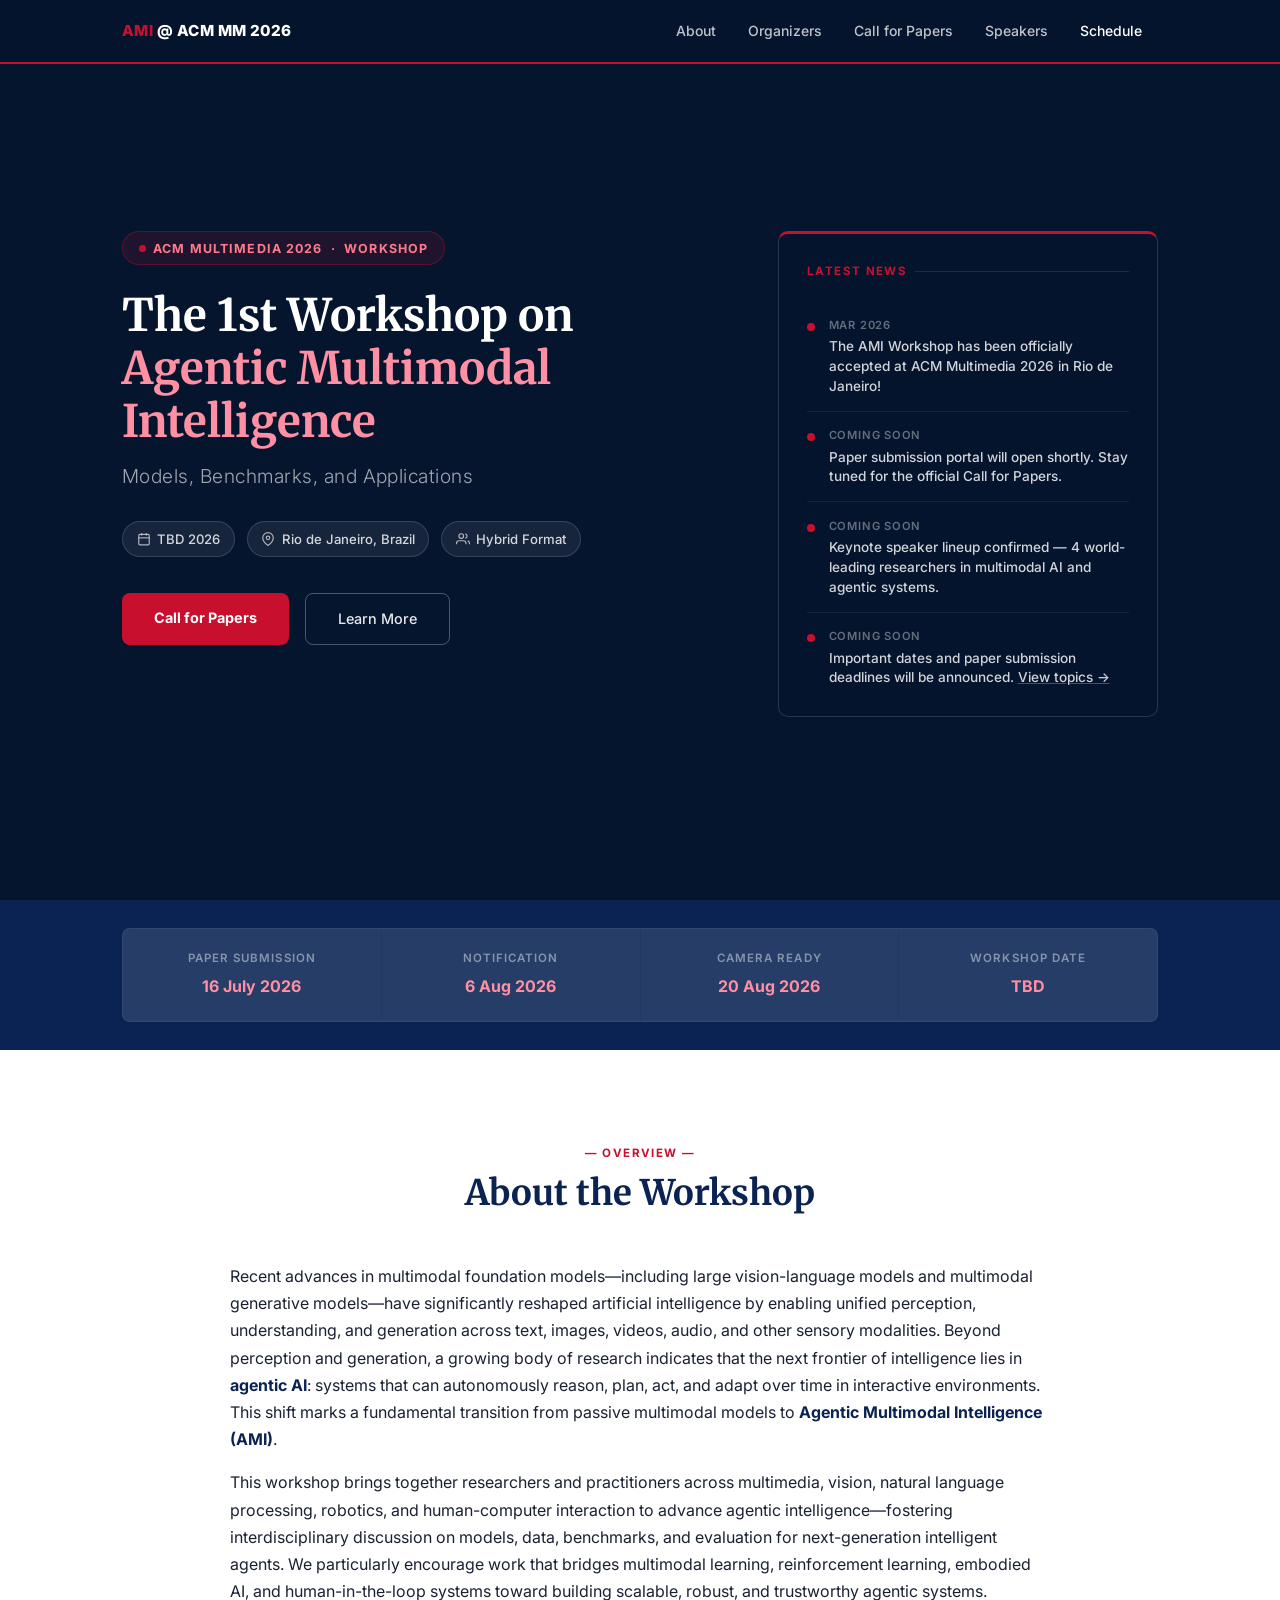
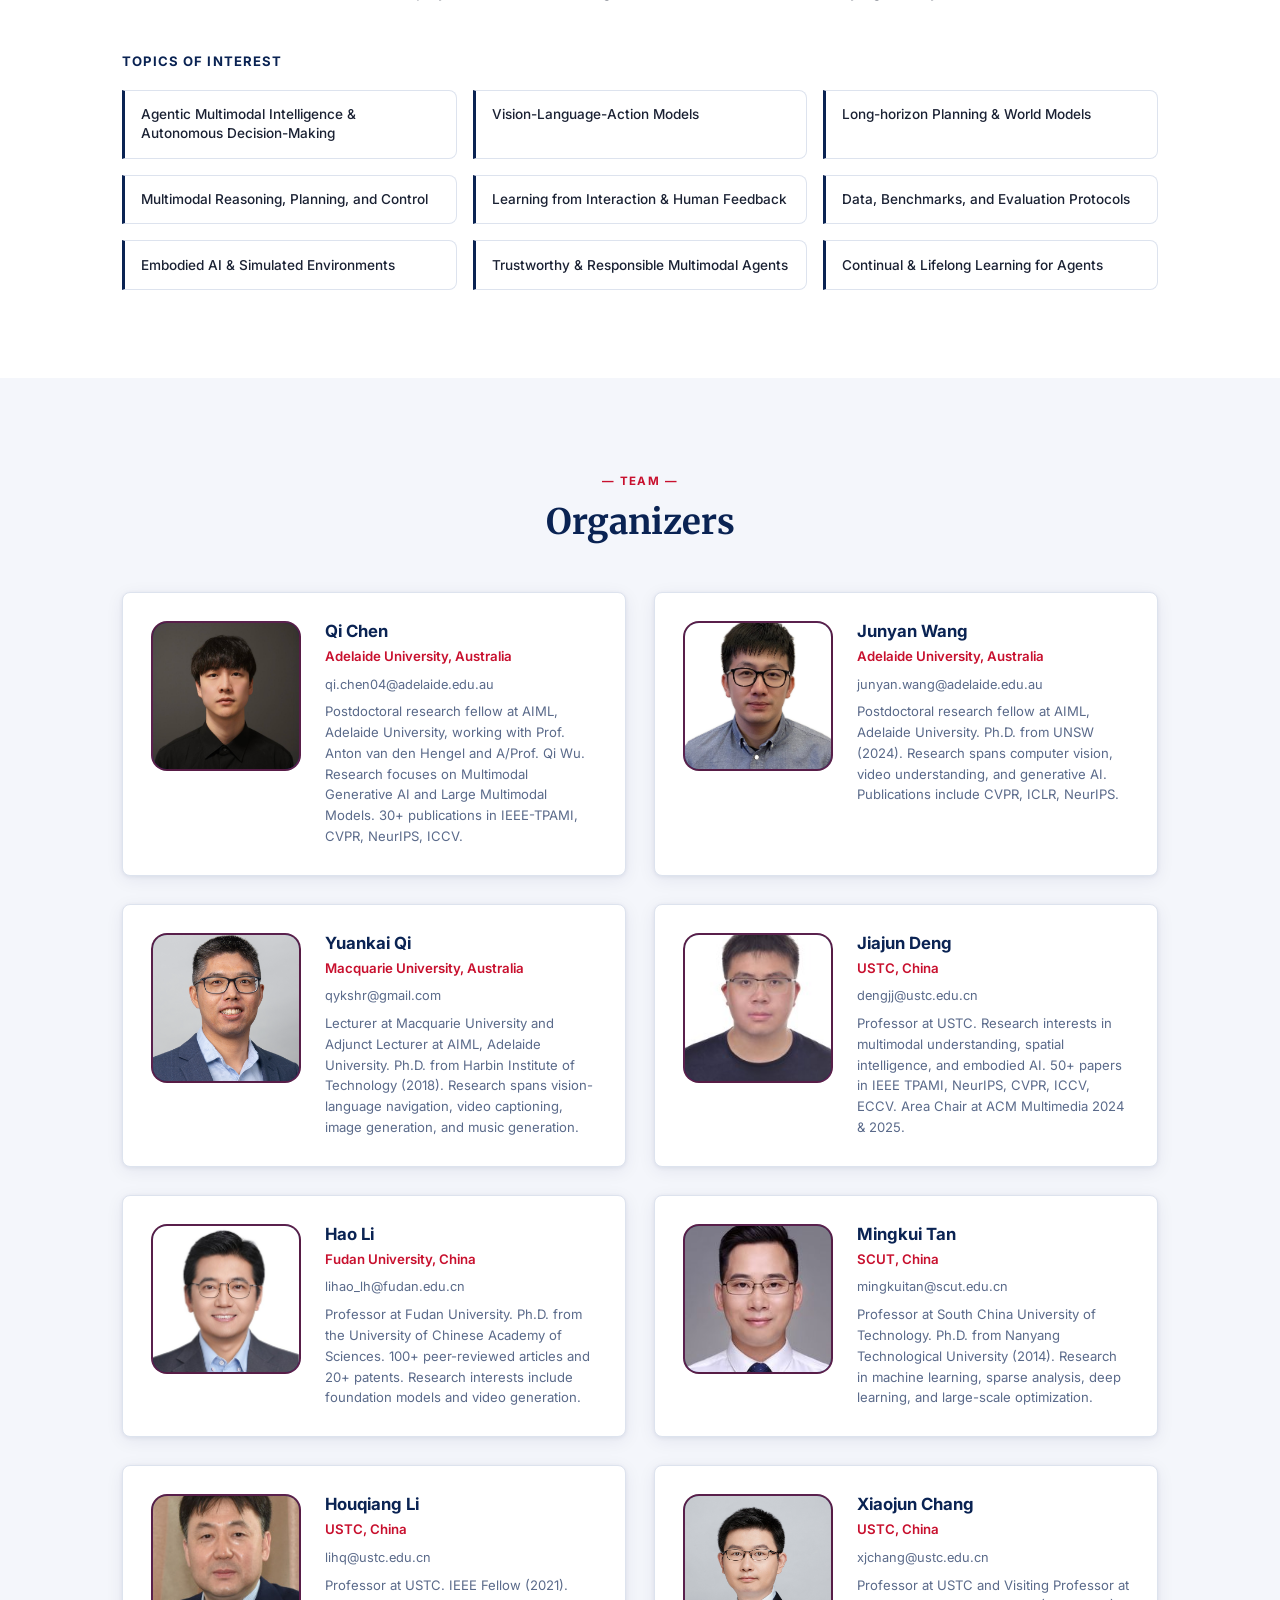
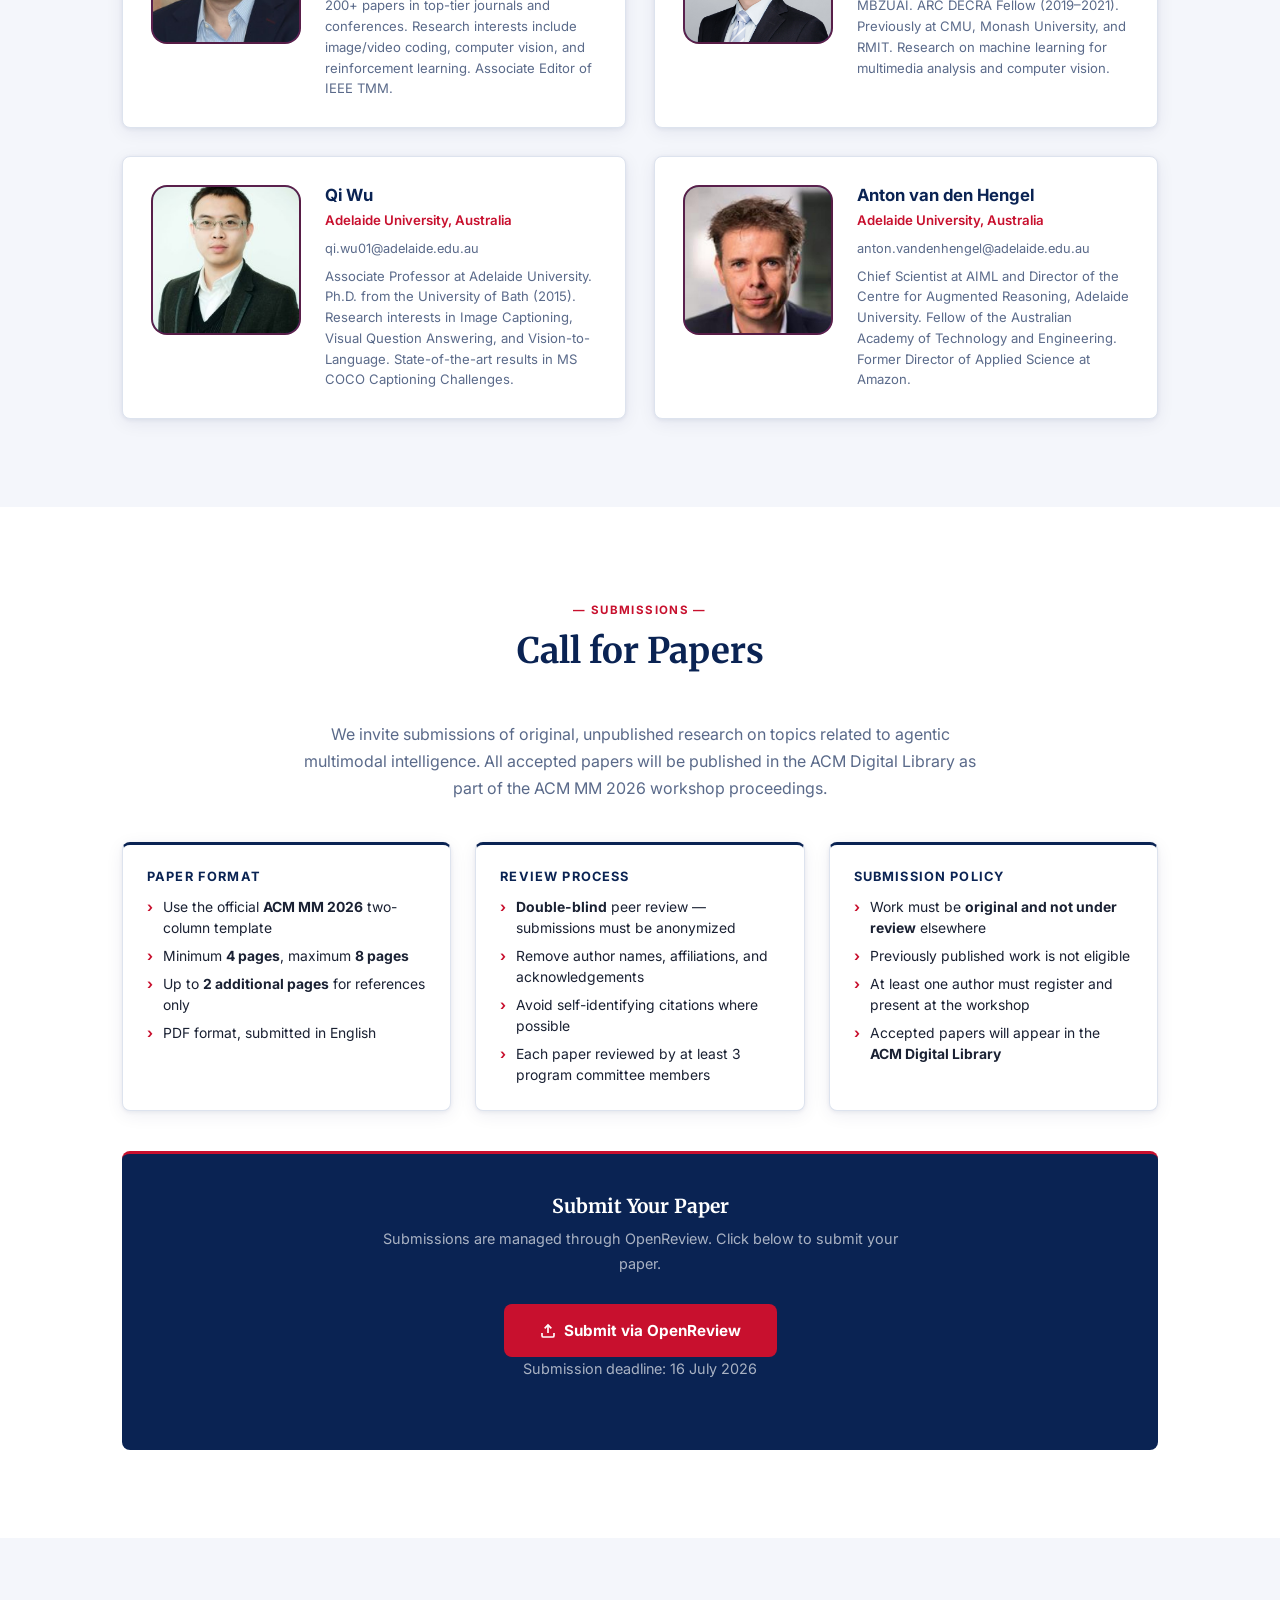
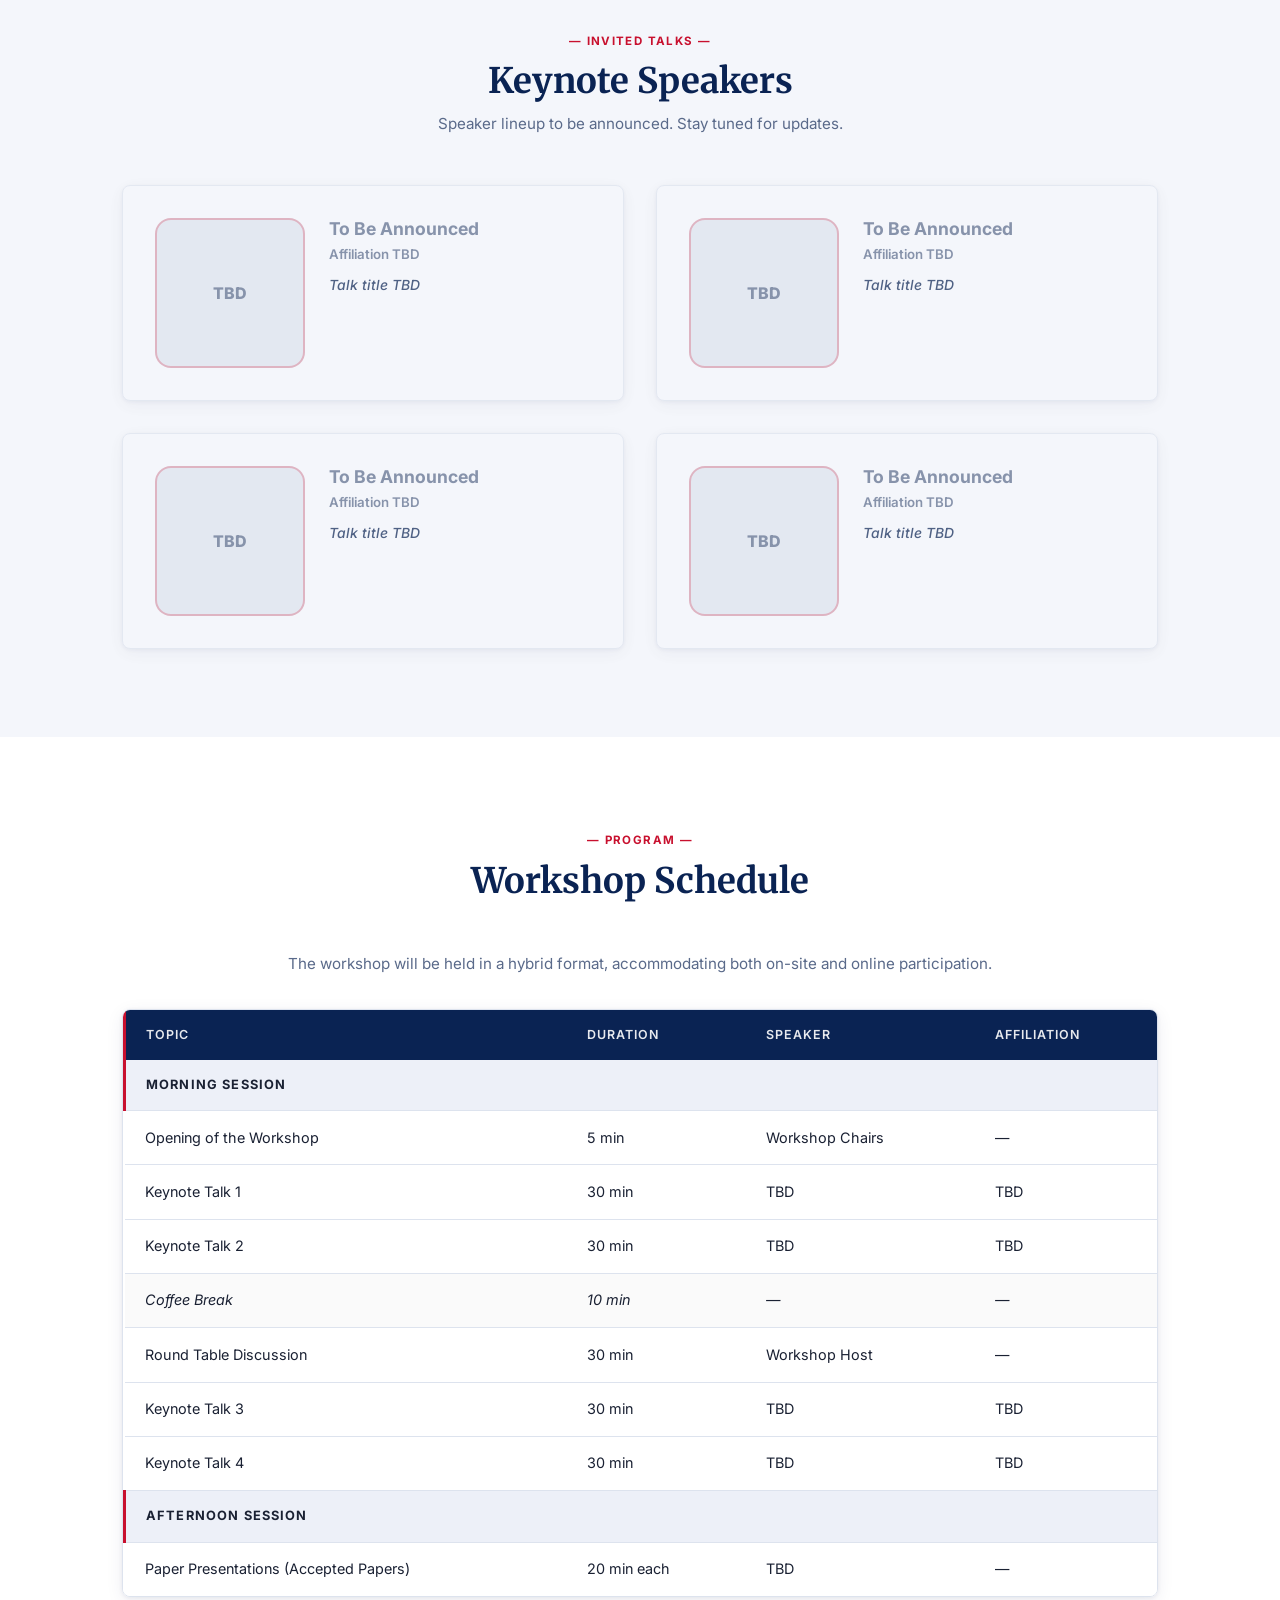
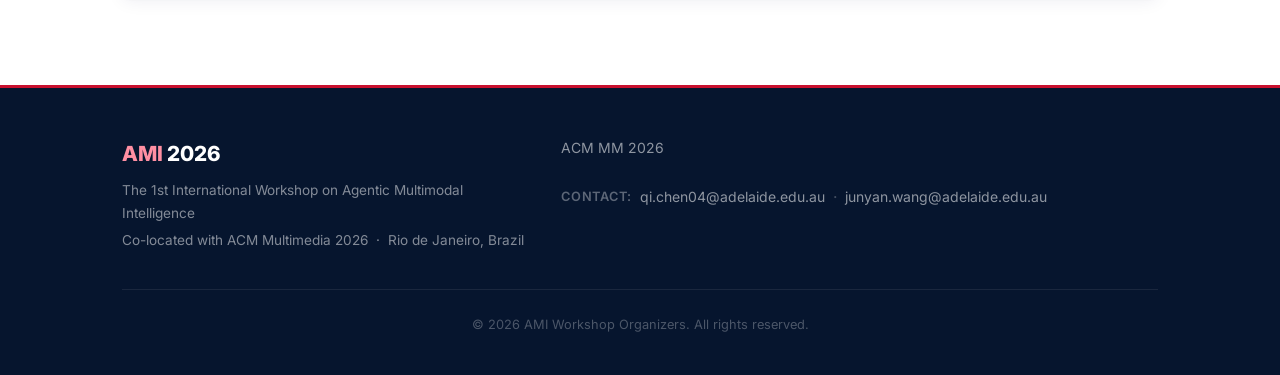
==== index.html @ 01f62e75 "Set workshop date to TBD" ====
<!DOCTYPE html>
<html lang="en">
<head>
  <meta charset="UTF-8" />
  <meta name="viewport" content="width=device-width, initial-scale=1.0" />
  <title>AMI Workshop @ ACM MM 2026</title>
  <link rel="stylesheet" href="style.css" />
  <link rel="preconnect" href="https://fonts.googleapis.com" />
  <link rel="preconnect" href="https://fonts.gstatic.com" crossorigin />
  <link href="https://fonts.googleapis.com/css2?family=Inter:wght@300;400;500;600;700;800&family=Merriweather:ital,wght@0,400;0,700;1,400&display=swap" rel="stylesheet" />
</head>
<body>

<!-- ============================================================ NAVIGATION -->
<nav id="navbar">
  <div class="nav-container">
    <div class="nav-logo"><span class="logo-ami">AMI</span> @ ACM MM 2026</div>
    <ul class="nav-links">
      <li><a href="#about">About</a></li>
      <li><a href="#organizers">Organizers</a></li>
      <li><a href="#cfp">Call for Papers</a></li>
      <li><a href="#speakers">Speakers</a></li>
      <li><a href="#schedule">Schedule</a></li>
    </ul>
    <button class="nav-toggle" id="navToggle">&#9776;</button>
  </div>
</nav>

<!-- ============================================================ HERO -->
<header class="hero">
  <!-- Rio de Janeiro background -->
  <div class="hero-bg"></div>
  <div class="hero-overlay"></div>

  <div class="hero-inner">

    <!-- Left: title & actions -->
    <div class="hero-left">
      <div class="hero-badge">ACM Multimedia 2026 &nbsp;·&nbsp; Workshop</div>
      <h1 class="hero-title">
        The 1st Workshop on<br/>
        <span class="accent">Agentic Multimodal<br/>Intelligence</span>
      </h1>
      <p class="hero-subtitle">Models, Benchmarks, and Applications</p>
      <div class="hero-meta">
        <span class="meta-chip">
          <svg xmlns="http://www.w3.org/2000/svg" viewBox="0 0 24 24" fill="none" stroke="currentColor" stroke-width="2"><rect x="3" y="4" width="18" height="18" rx="2" ry="2"/><line x1="16" y1="2" x2="16" y2="6"/><line x1="8" y1="2" x2="8" y2="6"/><line x1="3" y1="10" x2="21" y2="10"/></svg>
          TBD 2026
        </span>
        <span class="meta-chip">
          <svg xmlns="http://www.w3.org/2000/svg" viewBox="0 0 24 24" fill="none" stroke="currentColor" stroke-width="2"><path d="M21 10c0 7-9 13-9 13s-9-6-9-13a9 9 0 0 1 18 0z"/><circle cx="12" cy="10" r="3"/></svg>
          Rio de Janeiro, Brazil
        </span>
        <span class="meta-chip">
          <svg xmlns="http://www.w3.org/2000/svg" viewBox="0 0 24 24" fill="none" stroke="currentColor" stroke-width="2"><path d="M17 21v-2a4 4 0 0 0-4-4H5a4 4 0 0 0-4 4v2"/><circle cx="9" cy="7" r="4"/><path d="M23 21v-2a4 4 0 0 0-3-3.87"/><path d="M16 3.13a4 4 0 0 1 0 7.75"/></svg>
          Hybrid Format
        </span>
      </div>
      <div class="hero-actions">
        <a href="#cfp" class="btn-primary">Call for Papers</a>
        <a href="#about" class="btn-secondary">Learn More</a>
      </div>
    </div>

    <!-- Right: Latest News -->
    <div class="hero-news">
      <div class="news-panel-title">Latest News</div>
      <div class="news-list">
        <div class="news-item">
          <div class="news-dot"></div>
          <div class="news-body">
            <div class="news-date">Mar 2026</div>
            <div class="news-text">The AMI Workshop has been officially accepted at ACM Multimedia 2026 in Rio de Janeiro!</div>
          </div>
        </div>
        <div class="news-item">
          <div class="news-dot"></div>
          <div class="news-body">
            <div class="news-date">Coming Soon</div>
            <div class="news-text">Paper submission portal will open shortly. Stay tuned for the official Call for Papers.</div>
          </div>
        </div>
        <div class="news-item">
          <div class="news-dot"></div>
          <div class="news-body">
            <div class="news-date">Coming Soon</div>
            <div class="news-text">Keynote speaker lineup confirmed — 4 world-leading researchers in multimodal AI and agentic systems.</div>
          </div>
        </div>
        <div class="news-item">
          <div class="news-dot"></div>
          <div class="news-body">
            <div class="news-date">Coming Soon</div>
            <div class="news-text">Important dates and paper submission deadlines will be announced. <a href="#cfp">View topics &rarr;</a></div>
          </div>
        </div>
      </div>
    </div>

  </div>
</header>

<!-- ============================================================ IMPORTANT DATES -->
<section class="dates-bar">
  <div class="container">
    <div class="dates-grid">
      <div class="date-item">
        <span class="date-label">Paper Submission</span>
        <span class="date-value">16 July 2026</span>
      </div>
      <div class="date-item">
        <span class="date-label">Notification</span>
        <span class="date-value">6 Aug 2026</span>
      </div>
      <div class="date-item">
        <span class="date-label">Camera Ready</span>
        <span class="date-value">20 Aug 2026</span>
      </div>
      <div class="date-item">
        <span class="date-label">Workshop Date</span>
        <span class="date-value">TBD</span>
      </div>
    </div>
  </div>
</section>

<!-- ============================================================ ABOUT -->
<section id="about" class="section">
  <div class="container">
    <div class="section-header">
      <span class="section-tag">Overview</span>
      <h2 class="section-title">About the Workshop</h2>
    </div>
    <div class="about-text" style="max-width:820px;margin:0 auto 3rem;">
      <p>
        Recent advances in multimodal foundation models—including large vision-language models and multimodal generative models—have significantly reshaped artificial intelligence by enabling unified perception, understanding, and generation across text, images, videos, audio, and other sensory modalities. Beyond perception and generation, a growing body of research indicates that the next frontier of intelligence lies in <strong>agentic AI</strong>: systems that can autonomously reason, plan, act, and adapt over time in interactive environments. This shift marks a fundamental transition from passive multimodal models to <strong>Agentic Multimodal Intelligence (AMI)</strong>.
      </p>
      <p style="margin-bottom:0;">
        This workshop brings together researchers and practitioners across multimedia, vision, natural language processing, robotics, and human-computer interaction to advance agentic intelligence—fostering interdisciplinary discussion on models, data, benchmarks, and evaluation for next-generation intelligent agents. We particularly encourage work that bridges multimodal learning, reinforcement learning, embodied AI, and human-in-the-loop systems toward building scalable, robust, and trustworthy agentic systems.
      </p>
    </div>

    <!-- Research Topics -->
    <div class="topics-compact">
      <h3>Topics of Interest</h3>
      <div class="topics-compact-grid">
        <div class="topic-compact-card">Agentic Multimodal Intelligence &amp; Autonomous Decision-Making</div>
        <div class="topic-compact-card">Vision-Language-Action Models</div>
        <div class="topic-compact-card">Long-horizon Planning &amp; World Models</div>
        <div class="topic-compact-card">Multimodal Reasoning, Planning, and Control</div>
        <div class="topic-compact-card">Learning from Interaction &amp; Human Feedback</div>
        <div class="topic-compact-card">Data, Benchmarks, and Evaluation Protocols</div>
        <div class="topic-compact-card">Embodied AI &amp; Simulated Environments</div>
        <div class="topic-compact-card">Trustworthy &amp; Responsible Multimodal Agents</div>
        <div class="topic-compact-card">Continual &amp; Lifelong Learning for Agents</div>
      </div>
    </div>
  </div>
</section>

<!-- ============================================================ ORGANIZERS (moved before CfP) -->
<section id="organizers" class="section section-alt">
  <div class="container">
    <div class="section-header">
      <span class="section-tag">Team</span>
      <h2 class="section-title">Organizers</h2>
    </div>
    <div class="organizers-grid">

      <div class="organizer-card">
        <div class="organizer-avatar"><img src="photo/qichen.jpg" alt="Qi Chen"/></div>
        <div class="organizer-info">
          <h3><a href="https://scholar.google.com/citations?user=OgKU77kAAAAJ&hl=en" class="organizer-name-link" target="_blank" rel="noopener">Qi Chen</a></h3>
          <p class="organizer-affil">Adelaide University, Australia</p>
          <a href="mailto:qi.chen04@adelaide.edu.au" class="organizer-email">qi.chen04@adelaide.edu.au</a>
          <p class="organizer-bio">Postdoctoral research fellow at AIML, Adelaide University, working with Prof. Anton van den Hengel and A/Prof. Qi Wu. Research focuses on Multimodal Generative AI and Large Multimodal Models. 30+ publications in IEEE-TPAMI, CVPR, NeurIPS, ICCV.</p>
        </div>
      </div>

      <div class="organizer-card">
        <div class="organizer-avatar"><img src="photo/junyanwang.jpg" alt="Junyan Wang"/></div>
        <div class="organizer-info">
          <h3><a href="https://scholar.google.com/citations?user=5yS_tTUAAAAJ&hl=en" class="organizer-name-link" target="_blank" rel="noopener">Junyan Wang</a></h3>
          <p class="organizer-affil">Adelaide University, Australia</p>
          <a href="mailto:junyan.wang@adelaide.edu.au" class="organizer-email">junyan.wang@adelaide.edu.au</a>
          <p class="organizer-bio">Postdoctoral research fellow at AIML, Adelaide University. Ph.D. from UNSW (2024). Research spans computer vision, video understanding, and generative AI. Publications include CVPR, ICLR, NeurIPS.</p>
        </div>
      </div>

      <div class="organizer-card">
        <div class="organizer-avatar"><img src="photo/yuankaiqi.png" alt="Yuankai Qi"/></div>
        <div class="organizer-info">
          <h3><a href="https://sites.google.com/site/yuankiqi/home" class="organizer-name-link" target="_blank" rel="noopener">Yuankai Qi</a></h3>
          <p class="organizer-affil">Macquarie University, Australia</p>
          <a href="mailto:qykshr@gmail.com" class="organizer-email">qykshr@gmail.com</a>
          <p class="organizer-bio">Lecturer at Macquarie University and Adjunct Lecturer at AIML, Adelaide University. Ph.D. from Harbin Institute of Technology (2018). Research spans vision-language navigation, video captioning, image generation, and music generation.</p>
        </div>
      </div>

      <div class="organizer-card">
        <div class="organizer-avatar"><img src="photo/jiajundeng.jpeg" alt="Jiajun Deng"/></div>
        <div class="organizer-info">
          <h3><a href="https://scholar.google.com/citations?user=FAAHjxsAAAAJ&hl=en" class="organizer-name-link" target="_blank" rel="noopener">Jiajun Deng</a></h3>
          <p class="organizer-affil">USTC, China</p>
          <a href="mailto:dengjj@ustc.edu.cn" class="organizer-email">dengjj@ustc.edu.cn</a>
          <p class="organizer-bio">Professor at USTC. Research interests in multimodal understanding, spatial intelligence, and embodied AI. 50+ papers in IEEE TPAMI, NeurIPS, CVPR, ICCV, ECCV. Area Chair at ACM Multimedia 2024 &amp; 2025.</p>
        </div>
      </div>

      <div class="organizer-card">
        <div class="organizer-avatar"><img src="photo/haoli.jpg" alt="Hao Li"/></div>
        <div class="organizer-info">
          <h3><a href="https://scholar.google.com/citations?user=pHN-QIwAAAAJ&hl=en" class="organizer-name-link" target="_blank" rel="noopener">Hao Li</a></h3>
          <p class="organizer-affil">Fudan University, China</p>
          <a href="mailto:lihao_lh@fudan.edu.cn" class="organizer-email">lihao_lh@fudan.edu.cn</a>
          <p class="organizer-bio">Professor at Fudan University. Ph.D. from the University of Chinese Academy of Sciences. 100+ peer-reviewed articles and 20+ patents. Research interests include foundation models and video generation.</p>
        </div>
      </div>

      <div class="organizer-card">
        <div class="organizer-avatar"><img src="photo/mingkuitan.png" alt="Mingkui Tan"/></div>
        <div class="organizer-info">
          <h3><a href="https://tanmingkui.github.io/" class="organizer-name-link" target="_blank" rel="noopener">Mingkui Tan</a></h3>
          <p class="organizer-affil">SCUT, China</p>
          <a href="mailto:mingkuitan@scut.edu.cn" class="organizer-email">mingkuitan@scut.edu.cn</a>
          <p class="organizer-bio">Professor at South China University of Technology. Ph.D. from Nanyang Technological University (2014). Research in machine learning, sparse analysis, deep learning, and large-scale optimization.</p>
        </div>
      </div>

      <div class="organizer-card">
        <div class="organizer-avatar"><img src="photo/houqiangli.jpg" alt="Houqiang Li"/></div>
        <div class="organizer-info">
          <h3><a href="http://staff.ustc.edu.cn/~lihq/en/" class="organizer-name-link" target="_blank" rel="noopener">Houqiang Li</a></h3>
          <p class="organizer-affil">USTC, China</p>
          <a href="mailto:lihq@ustc.edu.cn" class="organizer-email">lihq@ustc.edu.cn</a>
          <p class="organizer-bio">Professor at USTC. IEEE Fellow (2021). 200+ papers in top-tier journals and conferences. Research interests include image/video coding, computer vision, and reinforcement learning. Associate Editor of IEEE TMM.</p>
        </div>
      </div>

      <div class="organizer-card">
        <div class="organizer-avatar"><img src="photo/xiaojunchang.jpg" alt="Xiaojun Chang"/></div>
        <div class="organizer-info">
          <h3><a href="https://ustc.fmclab.cn/author/xiaojun-chang/" class="organizer-name-link" target="_blank" rel="noopener">Xiaojun Chang</a></h3>
          <p class="organizer-affil">USTC, China</p>
          <a href="mailto:xjchang@ustc.edu.cn" class="organizer-email">xjchang@ustc.edu.cn</a>
          <p class="organizer-bio">Professor at USTC and Visiting Professor at MBZUAI. ARC DECRA Fellow (2019–2021). Previously at CMU, Monash University, and RMIT. Research on machine learning for multimedia analysis and computer vision.</p>
        </div>
      </div>

      <div class="organizer-card">
        <div class="organizer-avatar"><img src="photo/qiwu.jpeg" alt="Qi Wu"/></div>
        <div class="organizer-info">
          <h3><a href="https://v3alab.github.io/" class="organizer-name-link" target="_blank" rel="noopener">Qi Wu</a></h3>
          <p class="organizer-affil">Adelaide University, Australia</p>
          <a href="mailto:qi.wu01@adelaide.edu.au" class="organizer-email">qi.wu01@adelaide.edu.au</a>
          <p class="organizer-bio">Associate Professor at Adelaide University. Ph.D. from the University of Bath (2015). Research interests in Image Captioning, Visual Question Answering, and Vision-to-Language. State-of-the-art results in MS COCO Captioning Challenges.</p>
        </div>
      </div>

      <div class="organizer-card">
        <div class="organizer-avatar"><img src="photo/anton.jpeg" alt="Anton van den Hengel"/></div>
        <div class="organizer-info">
          <h3><a href="https://scholar.google.com/citations?user=nMGZ2ZQAAAAJ&hl=en" class="organizer-name-link" target="_blank" rel="noopener">Anton van den Hengel</a></h3>
          <p class="organizer-affil">Adelaide University, Australia</p>
          <a href="mailto:anton.vandenhengel@adelaide.edu.au" class="organizer-email">anton.vandenhengel@adelaide.edu.au</a>
          <p class="organizer-bio">Chief Scientist at AIML and Director of the Centre for Augmented Reasoning, Adelaide University. Fellow of the Australian Academy of Technology and Engineering. Former Director of Applied Science at Amazon.</p>
        </div>
      </div>

    </div>
  </div>
</section>

<!-- ============================================================ CALL FOR PAPERS -->
<section id="cfp" class="section">
  <div class="container">
    <div class="section-header">
      <span class="section-tag">Submissions</span>
      <h2 class="section-title">Call for Papers</h2>
    </div>
    <p class="cfp-intro">
      We invite submissions of original, unpublished research on topics related to agentic multimodal intelligence.
      All accepted papers will be published in the ACM Digital Library as part of the ACM MM 2026 workshop proceedings.
    </p>

    <div class="cfp-requirements">

      <div class="req-card">
        <h4>Paper Format</h4>
        <ul>
          <li>Use the official <strong>ACM MM 2026</strong> two-column template</li>
          <li>Minimum <strong>4 pages</strong>, maximum <strong>8 pages</strong></li>
          <li>Up to <strong>2 additional pages</strong> for references only</li>
          <li>PDF format, submitted in English</li>
        </ul>
      </div>

      <div class="req-card">
        <h4>Review Process</h4>
        <ul>
          <li><strong>Double-blind</strong> peer review — submissions must be anonymized</li>
          <li>Remove author names, affiliations, and acknowledgements</li>
          <li>Avoid self-identifying citations where possible</li>
          <li>Each paper reviewed by at least 3 program committee members</li>
        </ul>
      </div>

      <div class="req-card">
        <h4>Submission Policy</h4>
        <ul>
          <li>Work must be <strong>original and not under review</strong> elsewhere</li>
          <li>Previously published work is not eligible</li>
          <li>At least one author must register and present at the workshop</li>
          <li>Accepted papers will appear in the <strong>ACM Digital Library</strong></li>
        </ul>
      </div>

    </div>

    <div class="cfp-submit-box">
      <h3>Submit Your Paper</h3>
      <p>Submissions are managed through OpenReview. Click below to submit your paper.</p>
      <a href="https://openreview.net/group?id=acmmm.org/ACMMM/2026/Workshop/AMI" class="btn-submit active" target="_blank" rel="noopener">
        <svg xmlns="http://www.w3.org/2000/svg" width="16" height="16" viewBox="0 0 24 24" fill="none" stroke="currentColor" stroke-width="2.5"><path d="M21 15v4a2 2 0 0 1-2 2H5a2 2 0 0 1-2-2v-4"/><polyline points="17 8 12 3 7 8"/><line x1="12" y1="3" x2="12" y2="15"/></svg>
        Submit via OpenReview
      </a>
      <p class="btn-submit-note">Submission deadline: 16 July 2026</p>
    </div>
  </div>
</section>

<!-- ============================================================ KEYNOTE SPEAKERS -->
<section id="speakers" class="section section-alt">
  <div class="container">
    <div class="section-header">
      <span class="section-tag">Invited Talks</span>
      <h2 class="section-title">Keynote Speakers</h2>
      <p style="color:var(--text-muted);font-size:.95rem;margin-top:.5rem;">Speaker lineup to be announced. Stay tuned for updates.</p>
    </div>
    <div class="speakers-grid">

      <div class="speaker-card tbd">
        <div class="speaker-avatar">TBD</div>
        <div class="speaker-info">
          <h3>To Be Announced</h3>
          <p class="speaker-affil">Affiliation TBD</p>
          <p class="speaker-talk">Talk title TBD</p>
        </div>
      </div>

      <div class="speaker-card tbd">
        <div class="speaker-avatar">TBD</div>
        <div class="speaker-info">
          <h3>To Be Announced</h3>
          <p class="speaker-affil">Affiliation TBD</p>
          <p class="speaker-talk">Talk title TBD</p>
        </div>
      </div>

      <div class="speaker-card tbd">
        <div class="speaker-avatar">TBD</div>
        <div class="speaker-info">
          <h3>To Be Announced</h3>
          <p class="speaker-affil">Affiliation TBD</p>
          <p class="speaker-talk">Talk title TBD</p>
        </div>
      </div>

      <div class="speaker-card tbd">
        <div class="speaker-avatar">TBD</div>
        <div class="speaker-info">
          <h3>To Be Announced</h3>
          <p class="speaker-affil">Affiliation TBD</p>
          <p class="speaker-talk">Talk title TBD</p>
        </div>
      </div>

    </div>
  </div>
</section>

<!-- ============================================================ SCHEDULE -->
<section id="schedule" class="section">
  <div class="container">
    <div class="section-header">
      <span class="section-tag">Program</span>
      <h2 class="section-title">Workshop Schedule</h2>
    </div>
    <p class="schedule-note">The workshop will be held in a hybrid format, accommodating both on-site and online participation.</p>

    <div class="schedule-table-wrap">
      <table class="schedule-table">
        <thead>
          <tr>
            <th>Topic</th>
            <th>Duration</th>
            <th>Speaker</th>
            <th>Affiliation</th>
          </tr>
        </thead>
        <tbody>
          <tr class="schedule-section-header">
            <td colspan="4">Morning Session</td>
          </tr>
          <tr>
            <td>Opening of the Workshop</td>
            <td>5 min</td>
            <td>Workshop Chairs</td>
            <td>—</td>
          </tr>
          <tr>
            <td>Keynote Talk 1</td>
            <td>30 min</td>
            <td>TBD</td>
            <td>TBD</td>
          </tr>
          <tr>
            <td>Keynote Talk 2</td>
            <td>30 min</td>
            <td>TBD</td>
            <td>TBD</td>
          </tr>
          <tr class="schedule-break">
            <td><em>Coffee Break</em></td>
            <td>10 min</td>
            <td>—</td>
            <td>—</td>
          </tr>
          <tr>
            <td>Round Table Discussion</td>
            <td>30 min</td>
            <td>Workshop Host</td>
            <td>—</td>
          </tr>
          <tr>
            <td>Keynote Talk 3</td>
            <td>30 min</td>
            <td>TBD</td>
            <td>TBD</td>
          </tr>
          <tr>
            <td>Keynote Talk 4</td>
            <td>30 min</td>
            <td>TBD</td>
            <td>TBD</td>
          </tr>
          <tr class="schedule-section-header">
            <td colspan="4">Afternoon Session</td>
          </tr>
          <tr>
            <td>Paper Presentations (Accepted Papers)</td>
            <td>20 min each</td>
            <td>TBD</td>
            <td>—</td>
          </tr>
        </tbody>
      </table>
    </div>
  </div>
</section>

<!-- ============================================================ FOOTER -->
<footer class="footer">
  <div class="container">
    <div class="footer-content">
      <div class="footer-brand">
        <div class="footer-logo"><span class="logo-ami">AMI</span> 2026</div>
        <p>The 1st International Workshop on Agentic Multimodal Intelligence</p>
        <p>Co-located with ACM Multimedia 2026 &nbsp;·&nbsp; Rio de Janeiro, Brazil</p>
      </div>
      <div class="footer-links">
        <a href="https://2026.acmmm.org/index.html" target="_blank" rel="noopener">ACM MM 2026</a>
        <span class="footer-contact">
          <span class="footer-contact-label">Contact:</span>
          <a href="mailto:qi.chen04@adelaide.edu.au">qi.chen04@adelaide.edu.au</a>
          <span class="footer-contact-sep">·</span>
          <a href="mailto:junyan.wang@adelaide.edu.au">junyan.wang@adelaide.edu.au</a>
        </span>
      </div>
    </div>
    <div class="footer-bottom">
      <p>&copy; 2026 AMI Workshop Organizers. All rights reserved.</p>
    </div>
  </div>
</footer>

<script src="script.js"></script>
</body>
</html>
---- style.css ----
/* ============================================
   AMI Workshop 2026
   University of Adelaide brand: Navy + Crimson
   ============================================ */

:root {
  /* ---- University of Adelaide brand colours ---- */
  --navy:        #0a2353;   /* primary deep navy */
  --navy-dark:   #06152e;   /* darkest navy */
  --navy-mid:    #122e65;
  --red:         #c8102e;   /* UA crimson red */
  --red-dim:     rgba(200,16,46,.13);
  --red-border:  rgba(200,16,46,.35);
  --red-bright:  #e81535;
  /* ---- neutrals ---- */
  --text:        #1a2133;
  --text-muted:  #5a6a8a;
  --border:      #dde3ee;
  --bg:          #ffffff;
  --bg-alt:      #f4f6fb;   /* cool-white with navy tinge */
  --radius:      8px;
  --shadow:      0 1px 4px rgba(10,35,83,.07), 0 4px 18px rgba(10,35,83,.07);
  --shadow-lg:   0 8px 36px rgba(10,35,83,.14);
}

/* ============================================================ RESET */
*, *::before, *::after { box-sizing: border-box; margin: 0; padding: 0; }
html { scroll-behavior: smooth; }
body {
  font-family: 'Inter', system-ui, sans-serif;
  color: var(--text);
  background: var(--bg);
  line-height: 1.7;
  font-size: 16px;
}
h1, h2, h3, h4 {
  font-family: 'Merriweather', Georgia, serif;
  line-height: 1.25;
  color: var(--navy);
}
p { margin-bottom: 1rem; }
a { color: var(--navy); text-decoration: none; }
a:hover { color: var(--red); text-decoration: underline; }
.container { max-width: 1100px; margin: 0 auto; padding: 0 2rem; }

/* ============================================================ NAV */
#navbar {
  position: fixed;
  top: 0; left: 0; right: 0;
  z-index: 100;
  background: rgba(6,21,46,.97);
  backdrop-filter: blur(10px);
  border-bottom: 2px solid var(--red);
  transition: box-shadow .3s;
}
#navbar.scrolled { box-shadow: 0 2px 24px rgba(0,0,0,.5); }

.nav-container {
  max-width: 1100px;
  margin: 0 auto;
  padding: 0 2rem;
  display: flex;
  align-items: center;
  height: 62px;
}
.nav-logo {
  font-family: 'Inter', sans-serif;
  font-weight: 800;
  font-size: .95rem;
  color: #fff;
  letter-spacing: .03em;
  white-space: nowrap;
}
.nav-logo .logo-ami { color: var(--red); }
.nav-links {
  display: flex;
  list-style: none;
  margin-left: auto;
}
.nav-links a {
  display: block;
  padding: .5rem 1rem;
  color: rgba(255,255,255,.75);
  font-size: .875rem;
  font-weight: 500;
  transition: color .2s;
  text-decoration: none;
}
.nav-links a:hover { color: #fff; }
.nav-toggle {
  display: none;
  background: none;
  border: none;
  color: #fff;
  font-size: 1.4rem;
  cursor: pointer;
  margin-left: auto;
}

/* ============================================================ HERO */
.hero {
  position: relative;
  min-height: 100vh;
  display: flex;
  align-items: center;
  background: var(--navy-dark);
  overflow: hidden;
}
/* Rio de Janeiro background image */
.hero-bg {
  position: absolute;
  inset: 0;
  background-image: url('https://images.unsplash.com/photo-1483729558449-99ef09a8c325?w=1920&q=85&fit=crop&auto=format&fm=jpg');
  background-size: cover;
  background-position: center 40%;
  background-repeat: no-repeat;
}
/* Dark gradient overlay for text readability */
.hero-overlay {
  position: absolute;
  inset: 0;
  background:
    linear-gradient(to right,
      rgba(6,21,46,.92) 0%,
      rgba(6,21,46,.75) 55%,
      rgba(6,21,46,.50) 100%),
    linear-gradient(to bottom,
      rgba(6,21,46,.3) 0%,
      transparent 40%,
      rgba(6,21,46,.5) 100%);
}

.hero-inner {
  position: relative;
  z-index: 2;
  width: 100%;
  max-width: 1100px;
  margin: 0 auto;
  padding: 9rem 2rem 6rem;
  display: grid;
  grid-template-columns: 1fr 380px;
  gap: 3.5rem;
  align-items: start;
}

/* Left */
.hero-badge {
  display: inline-flex;
  align-items: center;
  gap: .45rem;
  padding: .35rem 1rem;
  background: var(--red-dim);
  border: 1px solid var(--red-border);
  color: #ff7a8a;
  font-size: .78rem;
  font-weight: 700;
  letter-spacing: .09em;
  text-transform: uppercase;
  border-radius: 100px;
  margin-bottom: 1.5rem;
}
.hero-badge::before {
  content: '';
  width: 7px; height: 7px;
  border-radius: 50%;
  background: var(--red);
  flex-shrink: 0;
}
.hero-title {
  font-size: clamp(1.8rem, 3.5vw, 2.9rem);
  color: #fff;
  margin-bottom: .75rem;
  line-height: 1.18;
}
.hero-title .accent { color: #ff8fa3; }
.hero-subtitle {
  font-size: clamp(.95rem, 1.8vw, 1.2rem);
  color: rgba(255,255,255,.62);
  margin-bottom: 1.75rem;
  font-family: 'Inter', sans-serif;
  font-weight: 300;
  letter-spacing: .025em;
}
.hero-meta {
  display: flex;
  flex-wrap: wrap;
  gap: .75rem;
  margin-bottom: 2.25rem;
}
.meta-chip {
  display: flex;
  align-items: center;
  gap: .4rem;
  padding: .38rem .85rem;
  background: rgba(255,255,255,.07);
  border: 1px solid rgba(255,255,255,.14);
  border-radius: 100px;
  color: rgba(255,255,255,.82);
  font-size: .82rem;
  font-weight: 500;
}
.meta-chip svg { width: 14px; height: 14px; flex-shrink: 0; opacity: .8; }
.hero-actions { display: flex; gap: 1rem; flex-wrap: wrap; }
.btn-primary {
  display: inline-block;
  padding: .8rem 2rem;
  background: var(--red);
  color: #fff;
  font-weight: 700;
  font-size: .9rem;
  border-radius: var(--radius);
  transition: transform .2s, box-shadow .2s, background .2s;
  text-decoration: none;
}
.btn-primary:hover {
  background: var(--red-bright);
  transform: translateY(-2px);
  box-shadow: 0 8px 28px rgba(200,16,46,.4);
  text-decoration: none;
  color: #fff;
}
.btn-secondary {
  display: inline-block;
  padding: .8rem 2rem;
  border: 1px solid rgba(255,255,255,.28);
  color: rgba(255,255,255,.9);
  font-weight: 500;
  font-size: .9rem;
  border-radius: var(--radius);
  transition: background .2s, border-color .2s;
  text-decoration: none;
}
.btn-secondary:hover {
  background: rgba(255,255,255,.1);
  border-color: rgba(255,255,255,.45);
  text-decoration: none;
  color: #fff;
}

/* Right — Latest News panel */
.hero-news {
  background: rgba(6,21,46,.82);
  border: 1px solid rgba(255,255,255,.14);
  border-top: 3px solid var(--red);
  border-radius: 10px;
  padding: 1.75rem;
  backdrop-filter: blur(8px);
}
.news-panel-title {
  font-family: 'Inter', sans-serif;
  font-size: .72rem;
  font-weight: 700;
  text-transform: uppercase;
  letter-spacing: .12em;
  color: var(--red);
  margin-bottom: 1.25rem;
  display: flex;
  align-items: center;
  gap: .5rem;
}
.news-panel-title::after {
  content: '';
  flex: 1;
  height: 1px;
  background: rgba(255,255,255,.1);
}
.news-list { display: flex; flex-direction: column; gap: 0; }
.news-item {
  display: flex;
  gap: .85rem;
  padding: .9rem 0;
  border-bottom: 1px solid rgba(255,255,255,.07);
  align-items: flex-start;
}
.news-item:last-child { border-bottom: none; padding-bottom: 0; }
.news-dot {
  width: 8px; height: 8px;
  border-radius: 50%;
  background: var(--red);
  flex-shrink: 0;
  margin-top: .45rem;
}
.news-body {}
.news-date {
  font-size: .7rem;
  color: rgba(255,255,255,.38);
  font-weight: 600;
  text-transform: uppercase;
  letter-spacing: .07em;
  margin-bottom: .15rem;
}
.news-text {
  font-size: .85rem;
  color: rgba(255,255,255,.82);
  line-height: 1.45;
  font-weight: 500;
}
.news-text a {
  color: rgba(255,255,255,.82);
  text-decoration: underline;
  text-decoration-color: rgba(255,255,255,.25);
}
.news-text a:hover { color: #fff; }

/* ============================================================ DATES BAR */
.dates-bar {
  background: var(--navy);
  padding: 1.75rem 0;
  border-top: none;
}
.dates-grid {
  display: grid;
  grid-template-columns: repeat(4, 1fr);
  gap: 1px;
  background: rgba(255,255,255,.1);
  border: 1px solid rgba(255,255,255,.08);
  border-radius: var(--radius);
  overflow: hidden;
}
.date-item {
  display: flex;
  flex-direction: column;
  align-items: center;
  padding: 1.25rem 1rem;
  background: rgba(255,255,255,.02);
  text-align: center;
  gap: .3rem;
}
.date-label {
  font-size: .72rem;
  font-weight: 600;
  text-transform: uppercase;
  letter-spacing: .09em;
  color: rgba(255,255,255,.45);
}
.date-value {
  font-size: 1rem;
  font-weight: 700;
  color: #ff8fa3;
  font-family: 'Inter', sans-serif;
}

/* ============================================================ SECTIONS */
.section { padding: 5.5rem 0; }
.section-alt { background: var(--bg-alt); }

.section-header { text-align: center; margin-bottom: 3rem; }
.section-tag {
  display: inline-block;
  font-size: .72rem;
  font-weight: 700;
  letter-spacing: .12em;
  text-transform: uppercase;
  color: var(--red);
  margin-bottom: .5rem;
}
.section-tag::before { content: '— '; }
.section-tag::after  { content: ' —'; }
.section-title {
  font-size: clamp(1.6rem, 3vw, 2.2rem);
  color: var(--navy);
}

/* ============================================================ ABOUT */
.about-grid {
  display: grid;
  grid-template-columns: 1fr 1fr;
  gap: 3.5rem;
  align-items: start;
}
.about-text p { color: var(--text); }
.about-text strong { color: var(--navy); }
.about-questions h3 {
  font-size: .82rem;
  margin-bottom: 1rem;
  color: var(--navy);
  font-family: 'Inter', sans-serif;
  font-weight: 700;
  text-transform: uppercase;
  letter-spacing: .08em;
}
.question-list { list-style: none; display: flex; flex-direction: column; gap: .7rem; }
.question-list li {
  padding: .75rem 1rem .75rem 1.25rem;
  border-left: 3px solid var(--red);
  background: #f8f0f2;
  border-radius: 0 var(--radius) var(--radius) 0;
  font-size: .88rem;
  color: var(--text);
  line-height: 1.55;
}

/* ============================================================ ORGANIZERS  (large cards, 2-column) */
.organizers-grid {
  display: grid;
  grid-template-columns: repeat(2, 1fr);
  gap: 1.75rem;
}
.organizer-card {
  display: flex;
  gap: 1.5rem;
  background: var(--bg);
  border: 1px solid var(--border);
  border-radius: var(--radius);
  padding: 1.75rem;
  box-shadow: var(--shadow);
  align-items: flex-start;
  transition: box-shadow .25s, border-color .25s;
}
.organizer-card:hover {
  box-shadow: var(--shadow-lg);
  border-color: var(--red);
}
.organizer-avatar {
  width: 150px; height: 150px;
  border-radius: 16px;
  background: linear-gradient(145deg, var(--navy), var(--navy-mid));
  border: 2px solid rgba(200,16,46,.4);
  color: #fff;
  display: flex;
  align-items: center;
  justify-content: center;
  font-weight: 800;
  font-size: 1.2rem;
  font-family: 'Inter', sans-serif;
  flex-shrink: 0;
  letter-spacing: .02em;
  overflow: hidden;
}
.organizer-avatar img {
  width: 100%;
  height: 100%;
  object-fit: cover;
  border-radius: 10px;
  display: block;
}
.organizer-info h3 {
  font-size: 1.05rem;
  font-family: 'Inter', sans-serif;
  font-weight: 700;
  color: var(--navy);
  margin-bottom: .2rem;
}
.organizer-affil {
  font-size: .83rem;
  color: var(--red);
  font-weight: 600;
  margin-bottom: .5rem;
}
.organizer-email {
  font-size: .8rem;
  color: var(--text-muted);
  word-break: break-all;
  text-decoration: none;
  display: block;
  line-height: 1.4;
}
.organizer-email:hover { color: var(--navy); text-decoration: underline; }
/* Clickable name link */
.organizer-name-link {
  color: var(--navy);
  text-decoration: none;
  transition: color .2s;
}
.organizer-name-link:hover {
  color: var(--red);
  text-decoration: none;
}
.organizer-bio {
  font-size: .82rem;
  color: var(--text-muted);
  line-height: 1.58;
  margin-top: .5rem;
  margin-bottom: 0;
}

/* ============================================================ TOPICS (in About) */
.topics-compact {
  margin-top: 3rem;
}
.topics-compact h3 {
  font-size: .82rem;
  font-family: 'Inter', sans-serif;
  font-weight: 700;
  text-transform: uppercase;
  letter-spacing: .08em;
  color: var(--navy);
  margin-bottom: 1.25rem;
}
.topics-compact-grid {
  display: grid;
  grid-template-columns: repeat(3, 1fr);
  gap: 1rem;
}
.topic-compact-card {
  display: flex;
  align-items: flex-start;
  gap: .7rem;
  padding: .9rem 1rem;
  background: var(--bg);
  border: 1px solid var(--border);
  border-left: 3px solid var(--navy);
  border-radius: 0 var(--radius) var(--radius) 0;
  font-size: .85rem;
  color: var(--text);
  font-weight: 500;
  line-height: 1.4;
  transition: border-color .2s;
}
.topic-compact-card:hover { border-left-color: var(--red); }

/* ============================================================ CALL FOR PAPERS */
.cfp-intro {
  text-align: center;
  max-width: 700px;
  margin: 0 auto 2.5rem;
  color: var(--text-muted);
}
/* CfP requirements box */
.cfp-requirements {
  display: grid;
  grid-template-columns: repeat(3, 1fr);
  gap: 1.5rem;
  margin-bottom: 2.5rem;
}
.req-card {
  background: var(--bg);
  border: 1px solid var(--border);
  border-top: 3px solid var(--navy);
  border-radius: var(--radius);
  padding: 1.5rem;
  box-shadow: var(--shadow);
}
.req-card h4 {
  font-family: 'Inter', sans-serif;
  font-size: .8rem;
  font-weight: 700;
  text-transform: uppercase;
  letter-spacing: .09em;
  color: var(--navy);
  margin-bottom: .75rem;
}
.req-card ul { list-style: none; display: flex; flex-direction: column; gap: .45rem; }
.req-card ul li {
  font-size: .87rem;
  color: var(--text);
  padding-left: 1rem;
  position: relative;
  line-height: 1.5;
}
.req-card ul li::before {
  content: '›';
  position: absolute;
  left: 0;
  color: var(--red);
  font-weight: 700;
}
.cfp-submit-box {
  background: var(--navy);
  border-radius: var(--radius);
  padding: 2.5rem;
  text-align: center;
  border-top: 3px solid var(--red);
}
.cfp-submit-box h3 {
  color: #fff;
  font-size: 1.2rem;
  margin-bottom: .6rem;
}
.cfp-submit-box p {
  color: rgba(255,255,255,.65);
  font-size: .9rem;
  max-width: 560px;
  margin: 0 auto 1.75rem;
}
.btn-submit {
  display: inline-flex;
  align-items: center;
  gap: .5rem;
  padding: .85rem 2.25rem;
  background: var(--red);
  color: #fff;
  font-weight: 700;
  font-size: .95rem;
  border-radius: var(--radius);
  transition: background .2s, transform .2s, box-shadow .2s;
  text-decoration: none;
  cursor: not-allowed;
  opacity: .65;
}
.btn-submit.active {
  cursor: pointer;
  opacity: 1;
}
.btn-submit.active:hover {
  background: var(--red-bright);
  transform: translateY(-2px);
  box-shadow: 0 8px 28px rgba(200,16,46,.4);
}
.btn-submit-note {
  margin-top: 1rem;
  margin-bottom: 0;
  font-size: .8rem;
  color: rgba(255,255,255,.4);
}
.topics-grid {
  display: grid;
  grid-template-columns: repeat(3, 1fr);
  gap: 1.5rem;
  margin-bottom: 3rem;
}
.topic-card {
  background: var(--bg);
  border: 1px solid var(--border);
  border-radius: var(--radius);
  padding: 1.75rem;
  box-shadow: var(--shadow);
  transition: box-shadow .2s, transform .2s, border-color .2s;
}
.topic-card:hover {
  box-shadow: var(--shadow-lg);
  transform: translateY(-3px);
  border-color: var(--navy);
}
.topic-icon {
  width: 46px; height: 46px;
  display: flex; align-items: center; justify-content: center;
  background: #edf0f8;
  border-radius: 10px;
  margin-bottom: 1rem;
  color: var(--navy);
}
.topic-icon svg { width: 22px; height: 22px; }
.topic-card h3 {
  font-size: .92rem;
  font-family: 'Inter', sans-serif;
  font-weight: 700;
  color: var(--navy);
  margin-bottom: .75rem;
  line-height: 1.35;
}
.topic-card ul { list-style: none; display: flex; flex-direction: column; gap: .4rem; }
.topic-card ul li {
  font-size: .82rem;
  color: var(--text-muted);
  padding-left: .9rem;
  position: relative;
  line-height: 1.45;
}
.topic-card ul li::before {
  content: '·';
  position: absolute;
  left: 0;
  color: var(--red);
  font-weight: 700;
}
.submission-info {
  background: var(--navy);
  border-radius: var(--radius);
  padding: 2rem 2.5rem;
  color: #fff;
  border-top: 3px solid var(--red);
}
.submission-info h3 {
  color: #fff;
  font-size: 1.05rem;
  margin-bottom: 1.25rem;
  font-family: 'Inter', sans-serif;
  font-weight: 600;
}
.submission-details {
  display: grid;
  grid-template-columns: repeat(2, 1fr);
  gap: 1.25rem;
}
.submission-item { display: flex; flex-direction: column; gap: .2rem; }
.submission-item strong {
  font-size: .72rem;
  text-transform: uppercase;
  letter-spacing: .09em;
  color: #ff8fa3;
  font-weight: 700;
}
.submission-item span { font-size: .9rem; color: rgba(255,255,255,.78); }

/* ============================================================ SPEAKERS */
.speakers-grid {
  display: grid;
  grid-template-columns: repeat(2, 1fr);
  gap: 2rem;
}
.speaker-card {
  display: flex;
  gap: 1.5rem;
  background: var(--bg);
  border: 1px solid var(--border);
  border-radius: var(--radius);
  padding: 2rem;
  box-shadow: var(--shadow);
  align-items: flex-start;
  transition: box-shadow .25s, border-color .25s;
}
.speaker-card:hover {
  box-shadow: var(--shadow-lg);
  border-color: var(--navy);
}
.speaker-avatar {
  width: 150px; height: 150px;
  border-radius: 16px;
  background: linear-gradient(135deg, var(--navy), var(--navy-mid));
  border: 2px solid rgba(200,16,46,.35);
  color: #fff;
  display: flex;
  align-items: center;
  justify-content: center;
  font-weight: 800;
  font-size: 1.35rem;
  font-family: 'Inter', sans-serif;
  flex-shrink: 0;
  overflow: hidden;
}
.speaker-avatar img {
  width: 100%;
  height: 100%;
  object-fit: cover;
  border-radius: 10px;
  display: block;
}
/* TBD speaker card */
.speaker-card.tbd {
  opacity: .7;
  background: var(--bg-alt);
}
.speaker-card.tbd .speaker-avatar {
  background: #dde3ee;
  color: var(--text-muted);
  font-size: 1rem;
}
.speaker-card.tbd .speaker-info h3 { color: var(--text-muted); }
.speaker-card.tbd .speaker-affil { color: var(--text-muted); }
.speaker-info h3 {
  font-size: 1.1rem;
  font-family: 'Inter', sans-serif;
  font-weight: 700;
  color: var(--navy);
  margin-bottom: .2rem;
}
.speaker-affil {
  font-size: .83rem;
  color: var(--red);
  font-weight: 600;
  margin-bottom: .6rem;
}
.speaker-talk {
  font-size: .87rem;
  font-style: italic;
  color: var(--navy);
  margin-bottom: .7rem;
  font-weight: 500;
  line-height: 1.4;
}
.speaker-bio {
  font-size: .82rem;
  color: var(--text-muted);
  line-height: 1.6;
  margin-bottom: 0;
}

/* ============================================================ SCHEDULE */
.schedule-note {
  text-align: center;
  color: var(--text-muted);
  margin-bottom: 2rem;
  font-size: .95rem;
}
.schedule-table-wrap {
  overflow-x: auto;
  border-radius: var(--radius);
  box-shadow: var(--shadow);
  border: 1px solid var(--border);
}
.schedule-table {
  width: 100%;
  border-collapse: collapse;
  background: var(--bg);
  font-size: .9rem;
}
.schedule-table thead th {
  background: var(--navy);
  color: rgba(255,255,255,.9);
  padding: .9rem 1.25rem;
  text-align: left;
  font-family: 'Inter', sans-serif;
  font-weight: 600;
  font-size: .78rem;
  text-transform: uppercase;
  letter-spacing: .08em;
}
.schedule-table thead th:first-child { border-left: 3px solid var(--red); }
.schedule-table tbody tr { border-bottom: 1px solid var(--border); }
.schedule-table tbody tr:last-child { border-bottom: none; }
.schedule-table tbody td {
  padding: .9rem 1.25rem;
  color: var(--text);
  vertical-align: middle;
}
.schedule-table tbody tr:hover:not(.schedule-section-header):not(.schedule-break) {
  background: var(--bg-alt);
}
.schedule-section-header td {
  background: #edf0f8;
  color: var(--navy);
  font-weight: 700;
  font-size: .8rem;
  text-transform: uppercase;
  letter-spacing: .09em;
  padding: .6rem 1.25rem;
  border-left: 3px solid var(--red);
}
.schedule-break td {
  color: var(--text-muted);
  font-style: italic;
  background: #fafafa;
}

/* ============================================================ FOOTER */
.footer {
  background: var(--navy-dark);
  border-top: 3px solid var(--red);
  color: rgba(255,255,255,.65);
  padding: 3rem 0 1.5rem;
}
.footer-content {
  display: flex;
  justify-content: space-between;
  align-items: flex-start;
  gap: 2rem;
  padding-bottom: 2rem;
  border-bottom: 1px solid rgba(255,255,255,.08);
  margin-bottom: 1.5rem;
}
.footer-logo {
  font-size: 1.3rem;
  font-weight: 800;
  color: #fff;
  margin-bottom: .5rem;
  font-family: 'Inter', sans-serif;
}
.footer-logo .logo-ami { color: #ff8fa3; }
.footer-brand p {
  font-size: .85rem;
  margin-bottom: .25rem;
  color: rgba(255,255,255,.5);
}
.footer-links { display: flex; gap: 1.5rem; align-items: center; flex-wrap: wrap; }
.footer-links a {
  color: rgba(255,255,255,.55);
  font-size: .875rem;
  transition: color .2s;
  text-decoration: none;
}
.footer-links a:hover { color: #fff; }
.footer-contact {
  display: flex;
  align-items: center;
  gap: .5rem;
  flex-wrap: wrap;
}
.footer-contact-label {
  font-size: .8rem;
  color: rgba(255,255,255,.35);
  font-weight: 600;
  text-transform: uppercase;
  letter-spacing: .06em;
}
.footer-contact-sep { color: rgba(255,255,255,.25); }
.footer-bottom {
  text-align: center;
  font-size: .8rem;
  color: rgba(255,255,255,.28);
}

/* ============================================================ RESPONSIVE */
@media (max-width: 1000px) {
  .hero-inner { grid-template-columns: 1fr; }
  .hero-news { max-width: 520px; }
}
@media (max-width: 900px) {
  .topics-grid { grid-template-columns: repeat(2, 1fr); }
  .topics-compact-grid { grid-template-columns: repeat(2, 1fr); }
  .cfp-requirements { grid-template-columns: 1fr; }
  .speakers-grid { grid-template-columns: 1fr; }
  .organizers-grid { grid-template-columns: 1fr; }
  .dates-grid { grid-template-columns: repeat(2, 1fr); }
  .submission-details { grid-template-columns: 1fr; }
}
@media (max-width: 640px) {
  .topics-grid { grid-template-columns: 1fr; }
  .nav-links { display: none; }
  .nav-links.open {
    display: flex;
    flex-direction: column;
    position: absolute;
    top: 62px; left: 0; right: 0;
    background: var(--navy-dark);
    padding: 1rem 0;
    border-bottom: 1px solid rgba(255,255,255,.08);
  }
  .nav-toggle { display: block; }
  .nav-container { position: relative; }
  .footer-content { flex-direction: column; }
  .speaker-card, .organizer-card { flex-direction: column; }
}
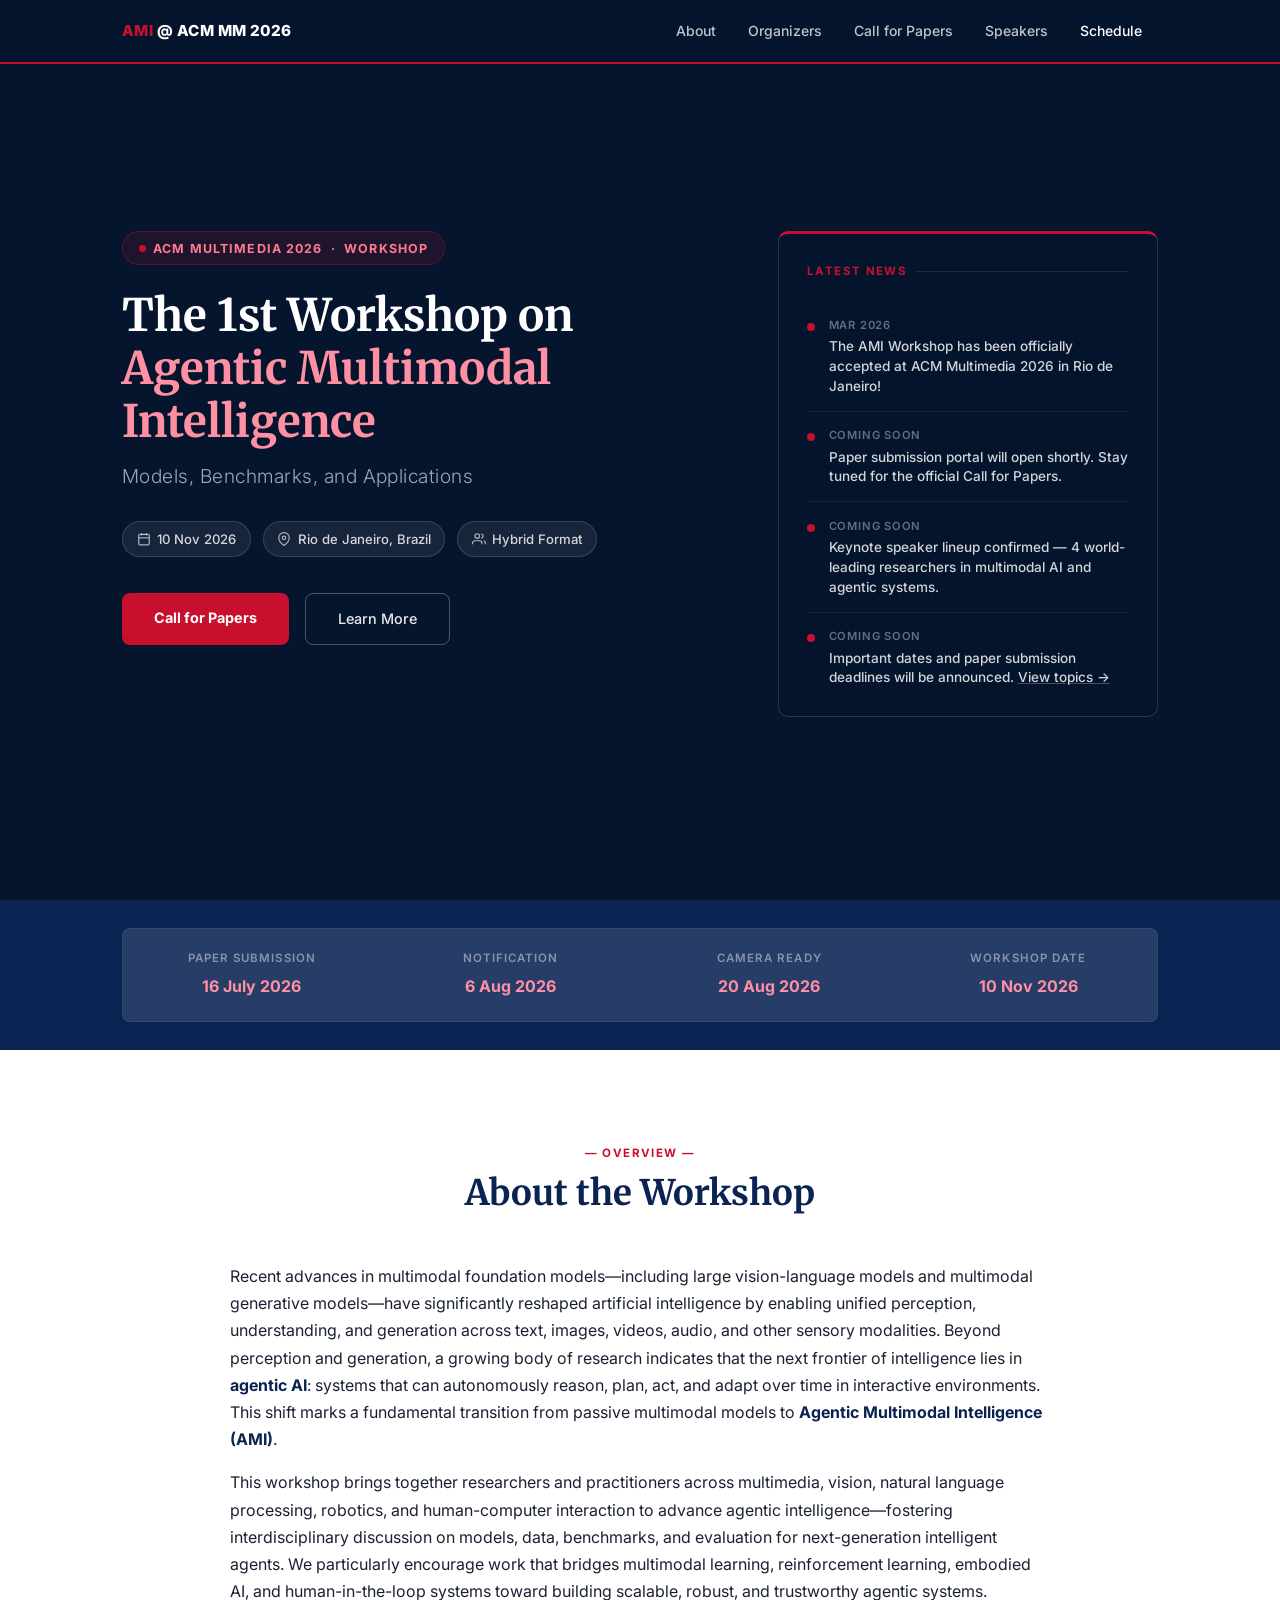
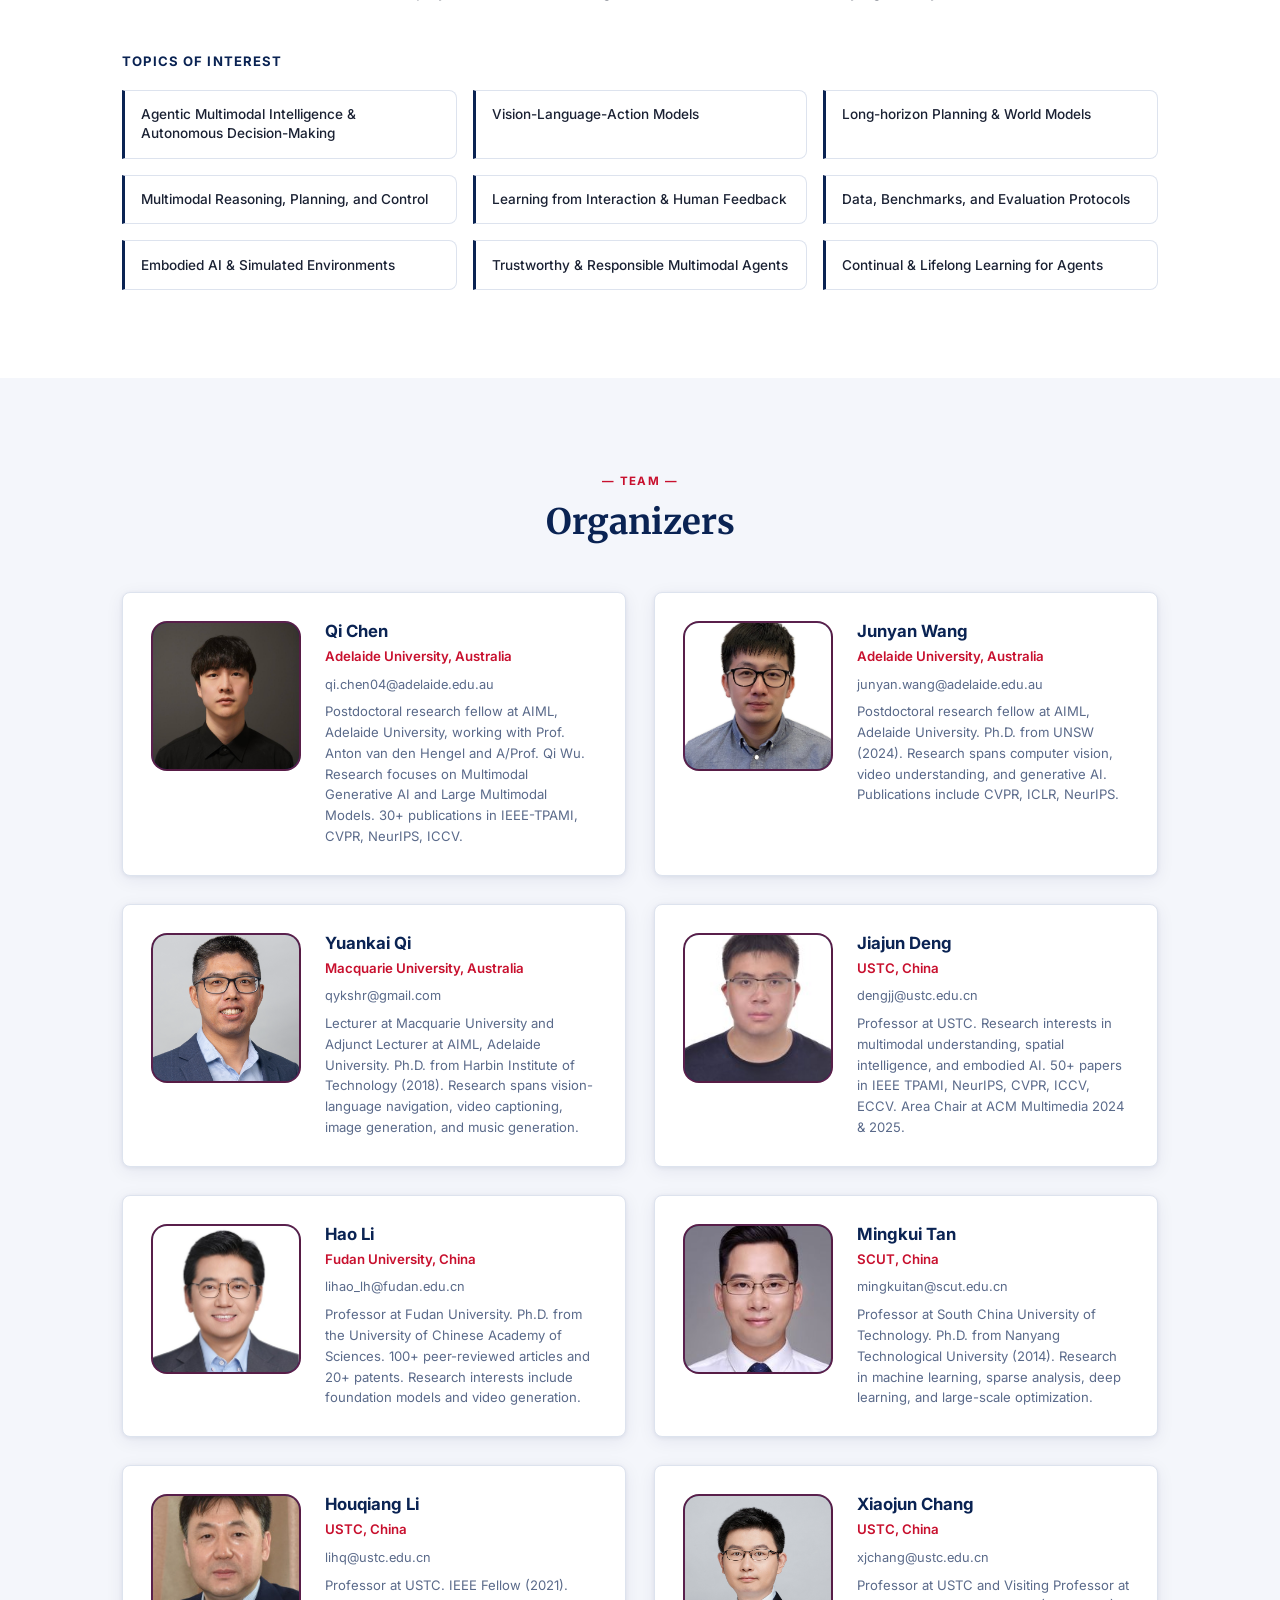
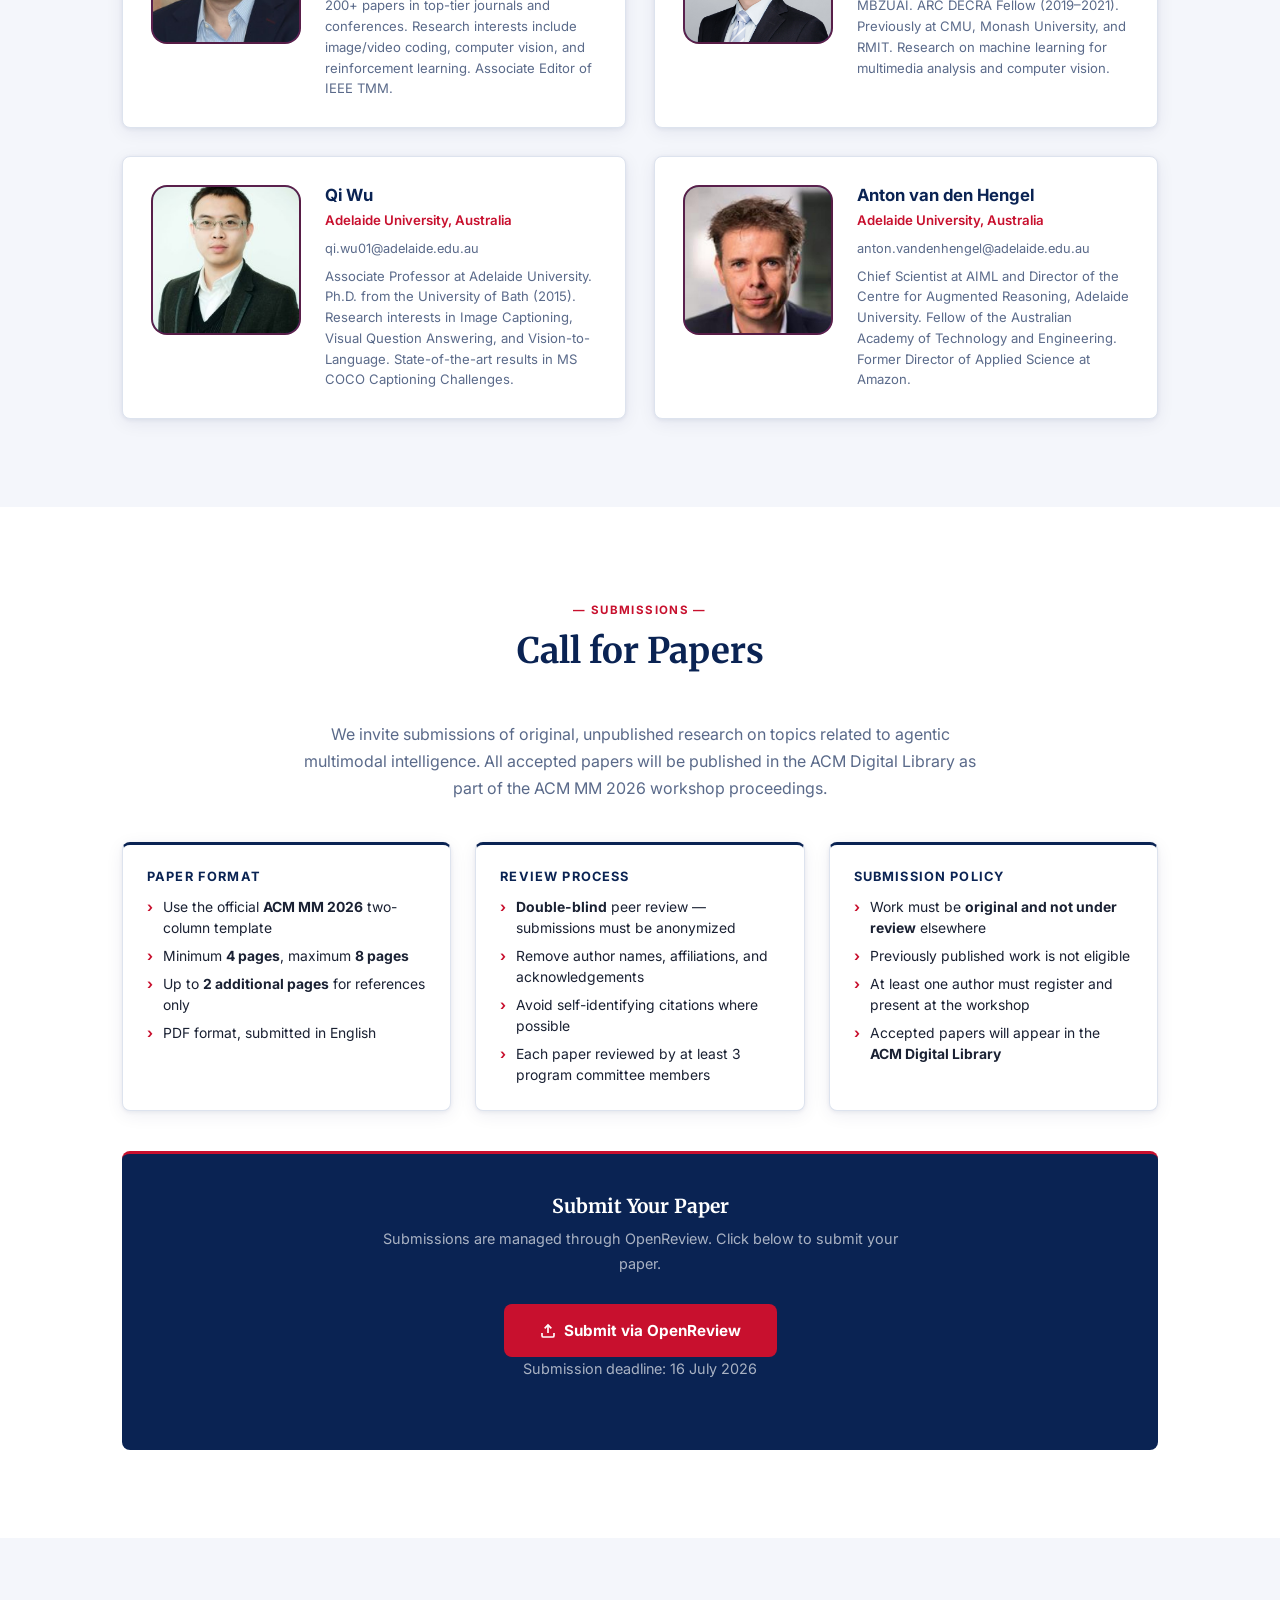
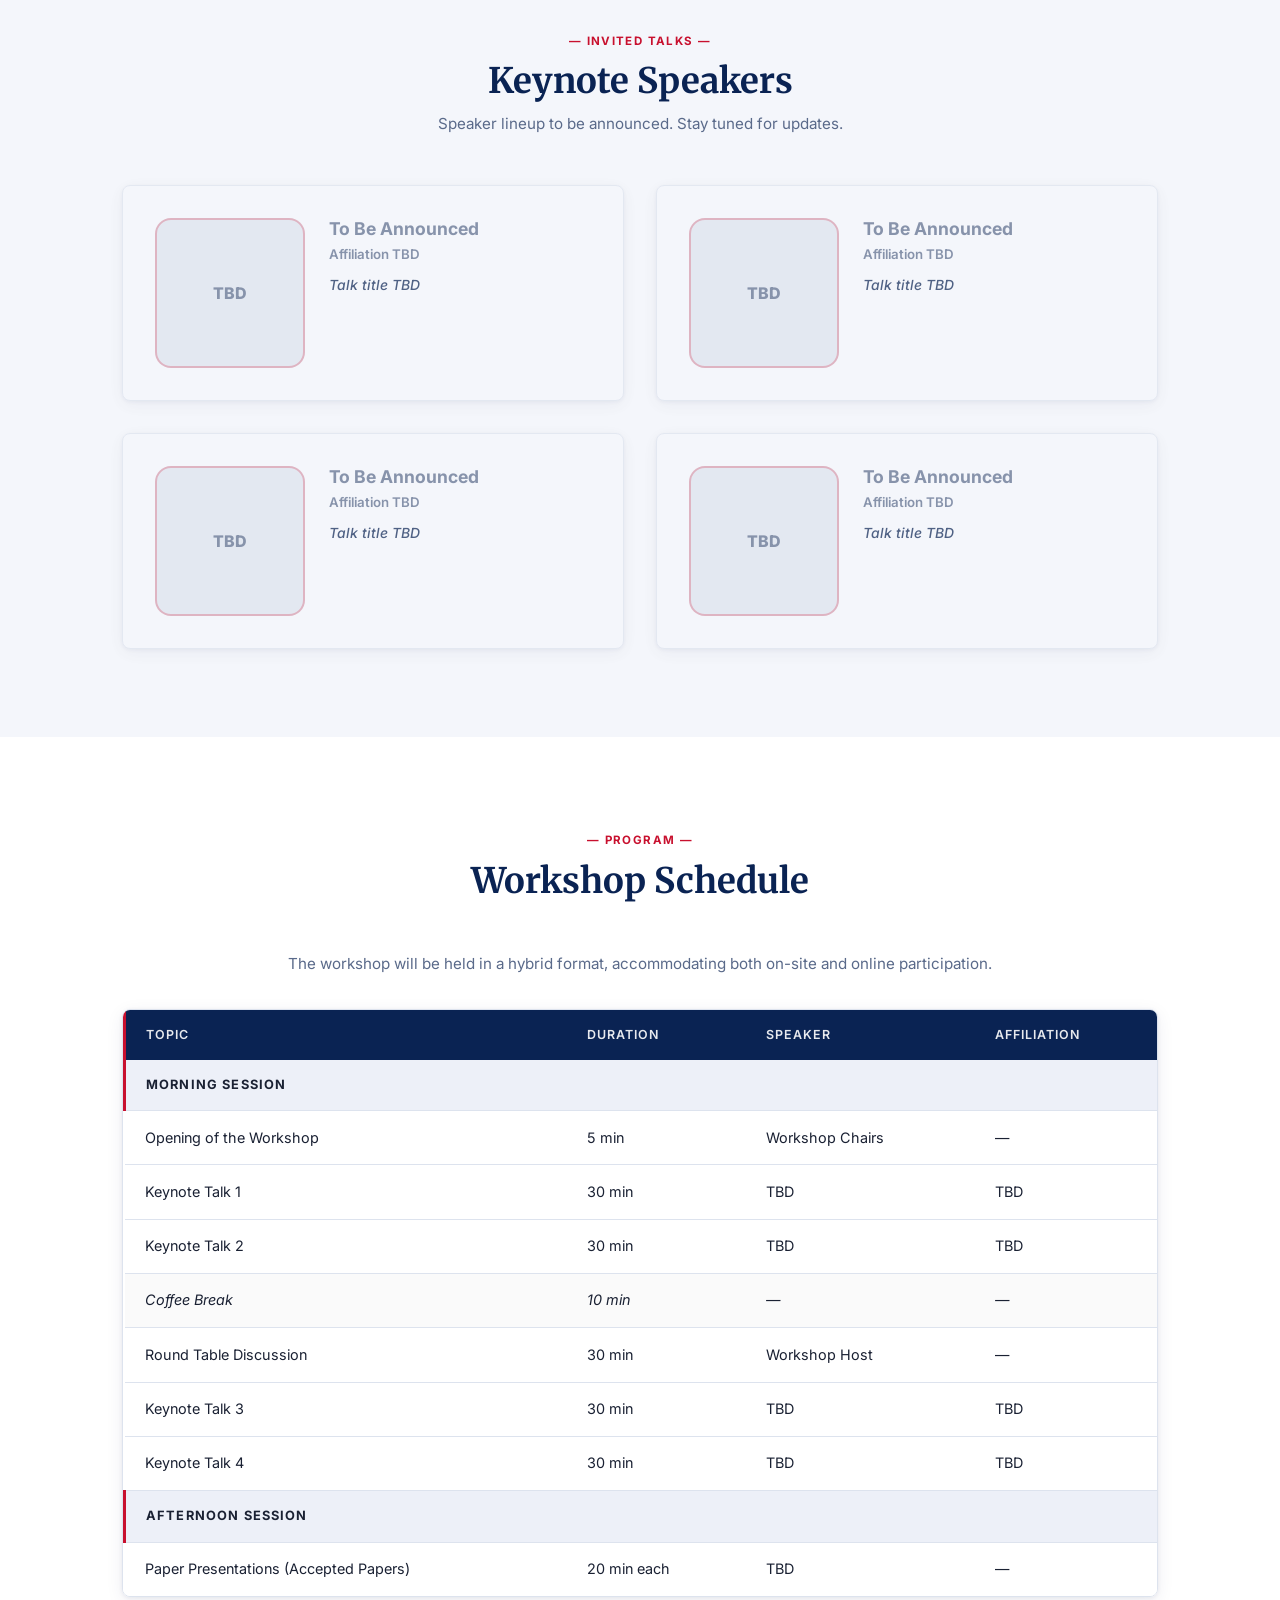
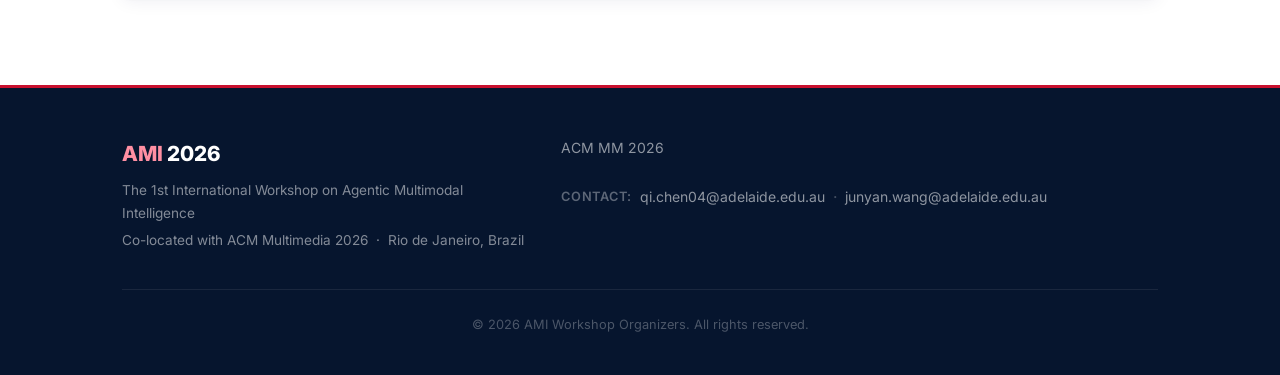
==== commit c583effa: "Set workshop date to TBD" ====
--- a/index.html
+++ b/index.html
@@ -45,7 +45,7 @@
       <div class="hero-meta">
         <span class="meta-chip">
           <svg xmlns="http://www.w3.org/2000/svg" viewBox="0 0 24 24" fill="none" stroke="currentColor" stroke-width="2"><rect x="3" y="4" width="18" height="18" rx="2" ry="2"/><line x1="16" y1="2" x2="16" y2="6"/><line x1="8" y1="2" x2="8" y2="6"/><line x1="3" y1="10" x2="21" y2="10"/></svg>
-          TBD 2026
+          10 Nov 2026
         </span>
         <span class="meta-chip">
           <svg xmlns="http://www.w3.org/2000/svg" viewBox="0 0 24 24" fill="none" stroke="currentColor" stroke-width="2"><path d="M21 10c0 7-9 13-9 13s-9-6-9-13a9 9 0 0 1 18 0z"/><circle cx="12" cy="10" r="3"/></svg>
@@ -118,7 +118,7 @@
       </div>
       <div class="date-item">
         <span class="date-label">Workshop Date</span>
-        <span class="date-value">TBD</span>
+        <span class="date-value">10 Nov 2026</span>
       </div>
     </div>
   </div>
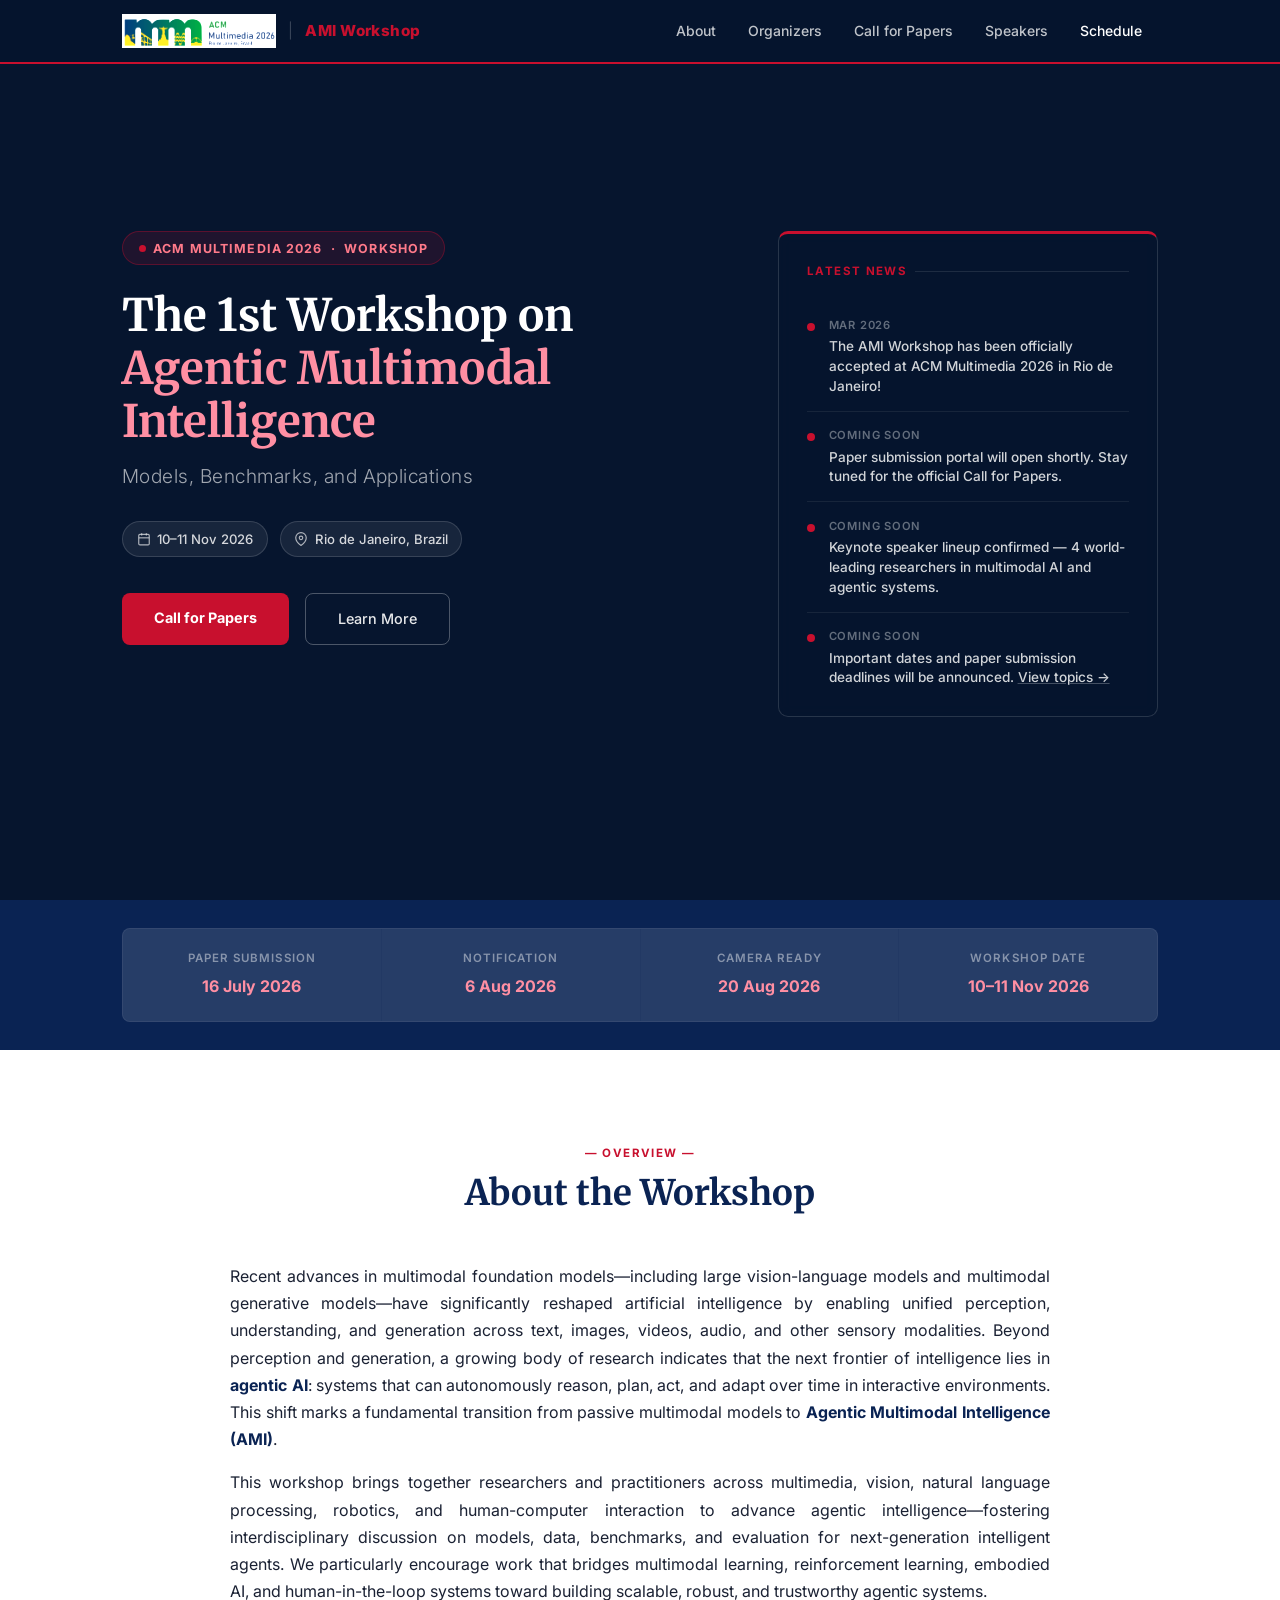
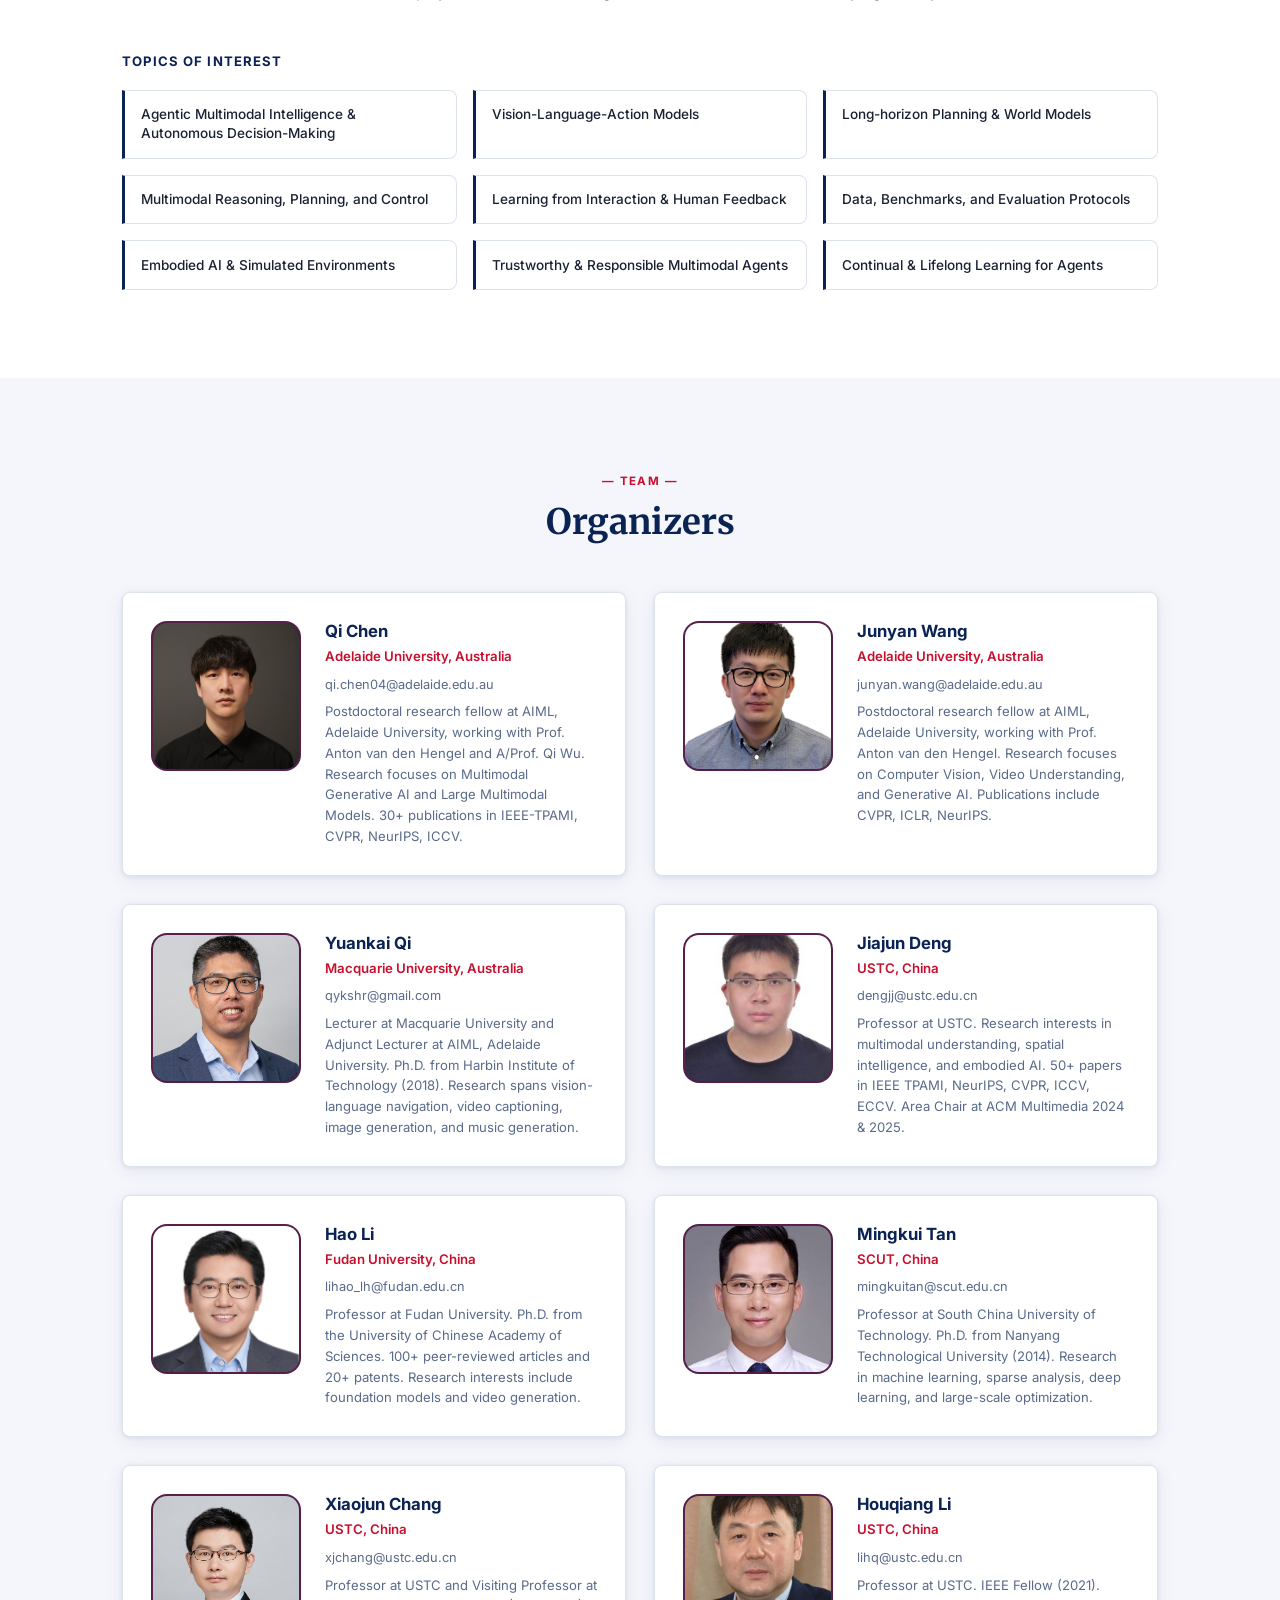
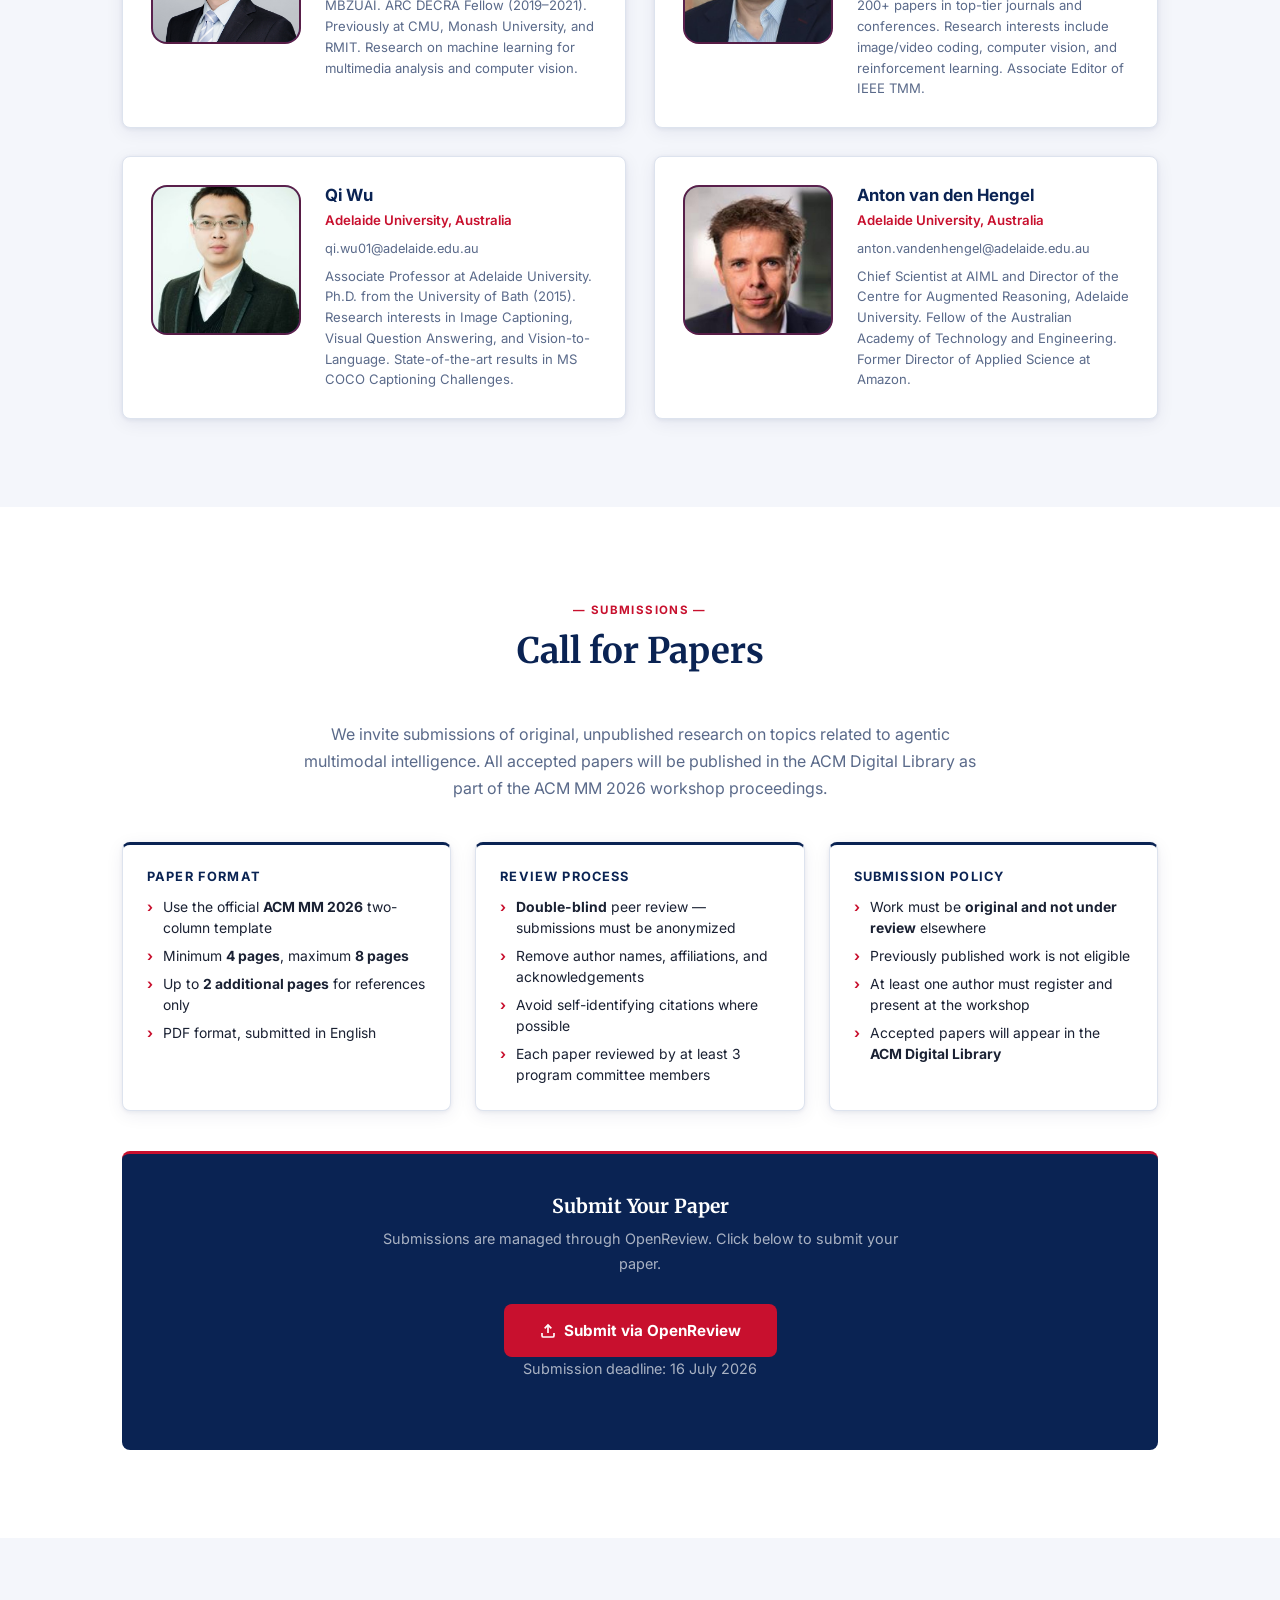
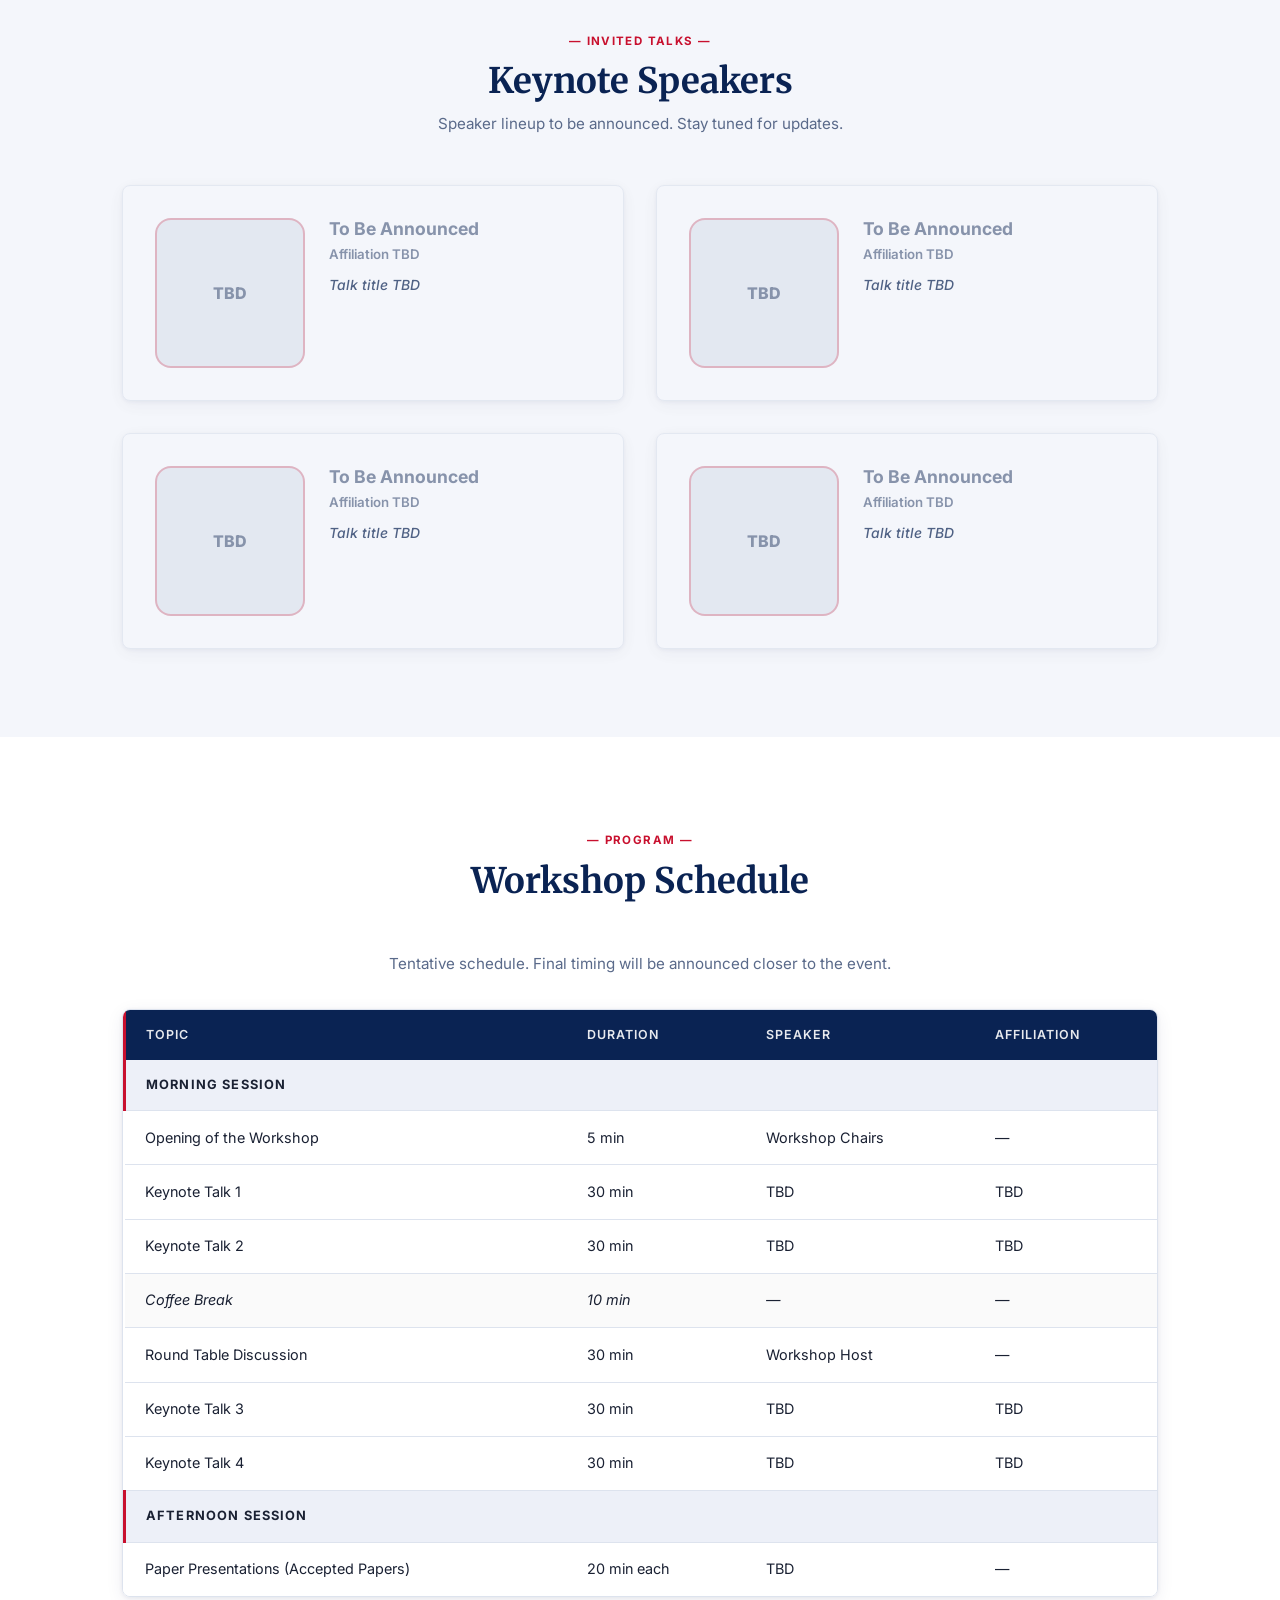
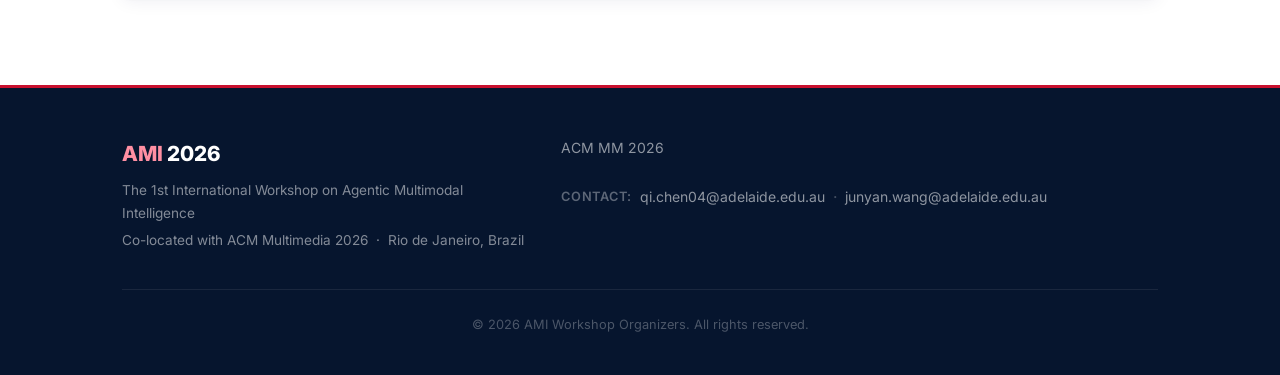
==== commit 611f3d9d: "fix" ====
--- a/index.html
+++ b/index.html
@@ -14,7 +14,11 @@
 <!-- ============================================================ NAVIGATION -->
 <nav id="navbar">
   <div class="nav-container">
-    <div class="nav-logo"><span class="logo-ami">AMI</span> @ ACM MM 2026</div>
+    <div class="nav-logo">
+      <img src="LOGO.png" class="nav-acm-logo" alt="ACM Multimedia 2026"/>
+      <span class="nav-divider">|</span>
+      <span class="logo-ami">AMI Workshop</span>
+    </div>
     <ul class="nav-links">
       <li><a href="#about">About</a></li>
       <li><a href="#organizers">Organizers</a></li>
@@ -45,15 +49,11 @@
       <div class="hero-meta">
         <span class="meta-chip">
           <svg xmlns="http://www.w3.org/2000/svg" viewBox="0 0 24 24" fill="none" stroke="currentColor" stroke-width="2"><rect x="3" y="4" width="18" height="18" rx="2" ry="2"/><line x1="16" y1="2" x2="16" y2="6"/><line x1="8" y1="2" x2="8" y2="6"/><line x1="3" y1="10" x2="21" y2="10"/></svg>
-          10 Nov 2026
+          10–11 Nov 2026
         </span>
         <span class="meta-chip">
           <svg xmlns="http://www.w3.org/2000/svg" viewBox="0 0 24 24" fill="none" stroke="currentColor" stroke-width="2"><path d="M21 10c0 7-9 13-9 13s-9-6-9-13a9 9 0 0 1 18 0z"/><circle cx="12" cy="10" r="3"/></svg>
           Rio de Janeiro, Brazil
-        </span>
-        <span class="meta-chip">
-          <svg xmlns="http://www.w3.org/2000/svg" viewBox="0 0 24 24" fill="none" stroke="currentColor" stroke-width="2"><path d="M17 21v-2a4 4 0 0 0-4-4H5a4 4 0 0 0-4 4v2"/><circle cx="9" cy="7" r="4"/><path d="M23 21v-2a4 4 0 0 0-3-3.87"/><path d="M16 3.13a4 4 0 0 1 0 7.75"/></svg>
-          Hybrid Format
         </span>
       </div>
       <div class="hero-actions">
@@ -118,7 +118,7 @@
       </div>
       <div class="date-item">
         <span class="date-label">Workshop Date</span>
-        <span class="date-value">10 Nov 2026</span>
+        <span class="date-value">10–11 Nov 2026</span>
       </div>
     </div>
   </div>
@@ -183,7 +183,7 @@
           <h3><a href="https://scholar.google.com/citations?user=5yS_tTUAAAAJ&hl=en" class="organizer-name-link" target="_blank" rel="noopener">Junyan Wang</a></h3>
           <p class="organizer-affil">Adelaide University, Australia</p>
           <a href="mailto:junyan.wang@adelaide.edu.au" class="organizer-email">junyan.wang@adelaide.edu.au</a>
-          <p class="organizer-bio">Postdoctoral research fellow at AIML, Adelaide University. Ph.D. from UNSW (2024). Research spans computer vision, video understanding, and generative AI. Publications include CVPR, ICLR, NeurIPS.</p>
+          <p class="organizer-bio">Postdoctoral research fellow at AIML, Adelaide University, working with Prof. Anton van den Hengel. Research focuses on Computer Vision, Video Understanding, and Generative AI. Publications include CVPR, ICLR, NeurIPS.</p>
         </div>
       </div>
 
@@ -228,22 +228,22 @@
       </div>
 
       <div class="organizer-card">
+        <div class="organizer-avatar"><img src="photo/xiaojunchang.jpg" alt="Xiaojun Chang"/></div>
+        <div class="organizer-info">
+          <h3><a href="https://ustc.fmclab.cn/author/xiaojun-chang/" class="organizer-name-link" target="_blank" rel="noopener">Xiaojun Chang</a></h3>
+          <p class="organizer-affil">USTC, China</p>
+          <a href="mailto:xjchang@ustc.edu.cn" class="organizer-email">xjchang@ustc.edu.cn</a>
+          <p class="organizer-bio">Professor at USTC and Visiting Professor at MBZUAI. ARC DECRA Fellow (2019–2021). Previously at CMU, Monash University, and RMIT. Research on machine learning for multimedia analysis and computer vision.</p>
+        </div>
+      </div>
+
+      <div class="organizer-card">
         <div class="organizer-avatar"><img src="photo/houqiangli.jpg" alt="Houqiang Li"/></div>
         <div class="organizer-info">
           <h3><a href="http://staff.ustc.edu.cn/~lihq/en/" class="organizer-name-link" target="_blank" rel="noopener">Houqiang Li</a></h3>
           <p class="organizer-affil">USTC, China</p>
           <a href="mailto:lihq@ustc.edu.cn" class="organizer-email">lihq@ustc.edu.cn</a>
           <p class="organizer-bio">Professor at USTC. IEEE Fellow (2021). 200+ papers in top-tier journals and conferences. Research interests include image/video coding, computer vision, and reinforcement learning. Associate Editor of IEEE TMM.</p>
-        </div>
-      </div>
-
-      <div class="organizer-card">
-        <div class="organizer-avatar"><img src="photo/xiaojunchang.jpg" alt="Xiaojun Chang"/></div>
-        <div class="organizer-info">
-          <h3><a href="https://ustc.fmclab.cn/author/xiaojun-chang/" class="organizer-name-link" target="_blank" rel="noopener">Xiaojun Chang</a></h3>
-          <p class="organizer-affil">USTC, China</p>
-          <a href="mailto:xjchang@ustc.edu.cn" class="organizer-email">xjchang@ustc.edu.cn</a>
-          <p class="organizer-bio">Professor at USTC and Visiting Professor at MBZUAI. ARC DECRA Fellow (2019–2021). Previously at CMU, Monash University, and RMIT. Research on machine learning for multimedia analysis and computer vision.</p>
         </div>
       </div>
 
@@ -386,7 +386,7 @@
       <span class="section-tag">Program</span>
       <h2 class="section-title">Workshop Schedule</h2>
     </div>
-    <p class="schedule-note">The workshop will be held in a hybrid format, accommodating both on-site and online participation.</p>
+    <p class="schedule-note">Tentative schedule. Final timing will be announced closer to the event.</p>
 
     <div class="schedule-table-wrap">
       <table class="schedule-table">
--- a/style.css
+++ b/style.css
@@ -64,12 +64,25 @@
   height: 62px;
 }
 .nav-logo {
+  display: flex;
+  align-items: center;
+  gap: .75rem;
   font-family: 'Inter', sans-serif;
   font-weight: 800;
   font-size: .95rem;
   color: #fff;
   letter-spacing: .03em;
   white-space: nowrap;
+}
+.nav-acm-logo {
+  height: 34px;
+  width: auto;
+  display: block;
+  filter: brightness(1.15);
+}
+.nav-divider {
+  color: rgba(255,255,255,.25);
+  font-weight: 300;
 }
 .nav-logo .logo-ami { color: var(--red); }
 .nav-links {
@@ -368,7 +381,7 @@
   gap: 3.5rem;
   align-items: start;
 }
-.about-text p { color: var(--text); }
+.about-text p { color: var(--text); text-align: justify; hyphens: auto; }
 .about-text strong { color: var(--navy); }
 .about-questions h3 {
   font-size: .82rem;
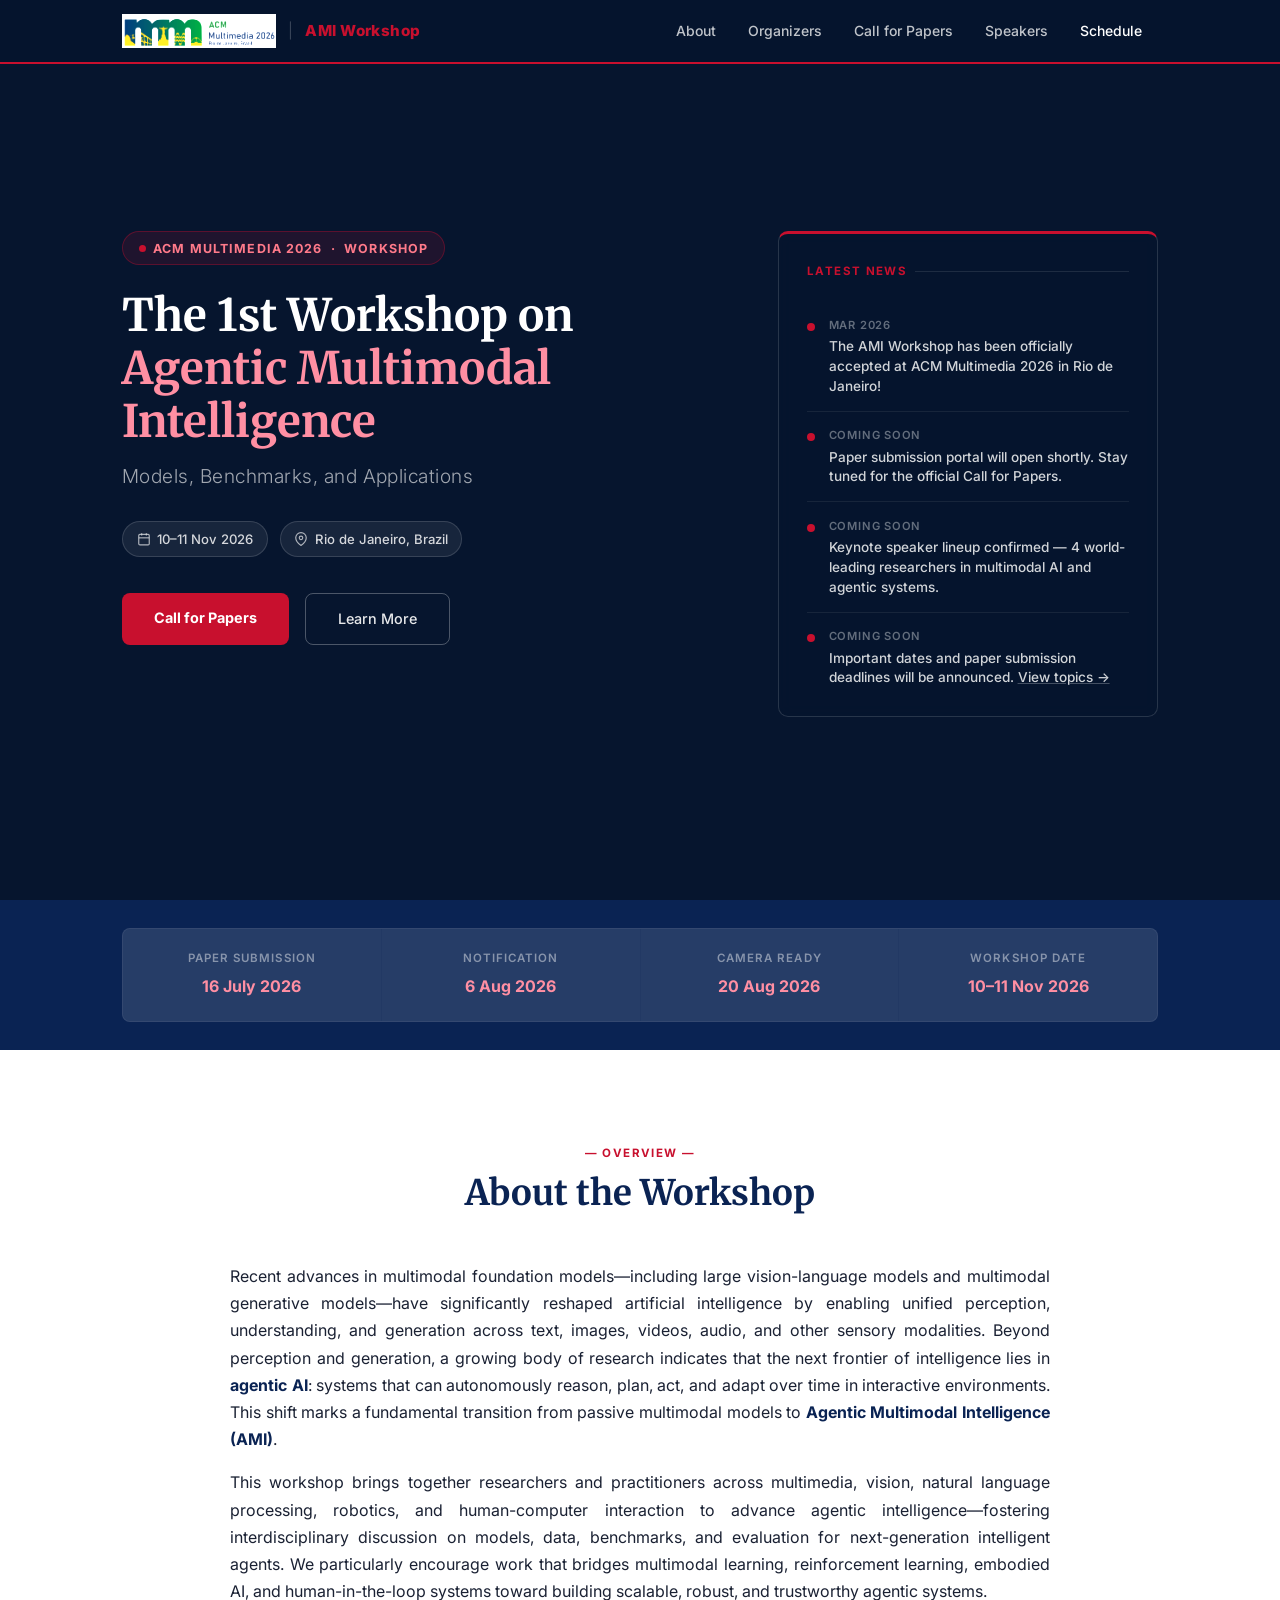
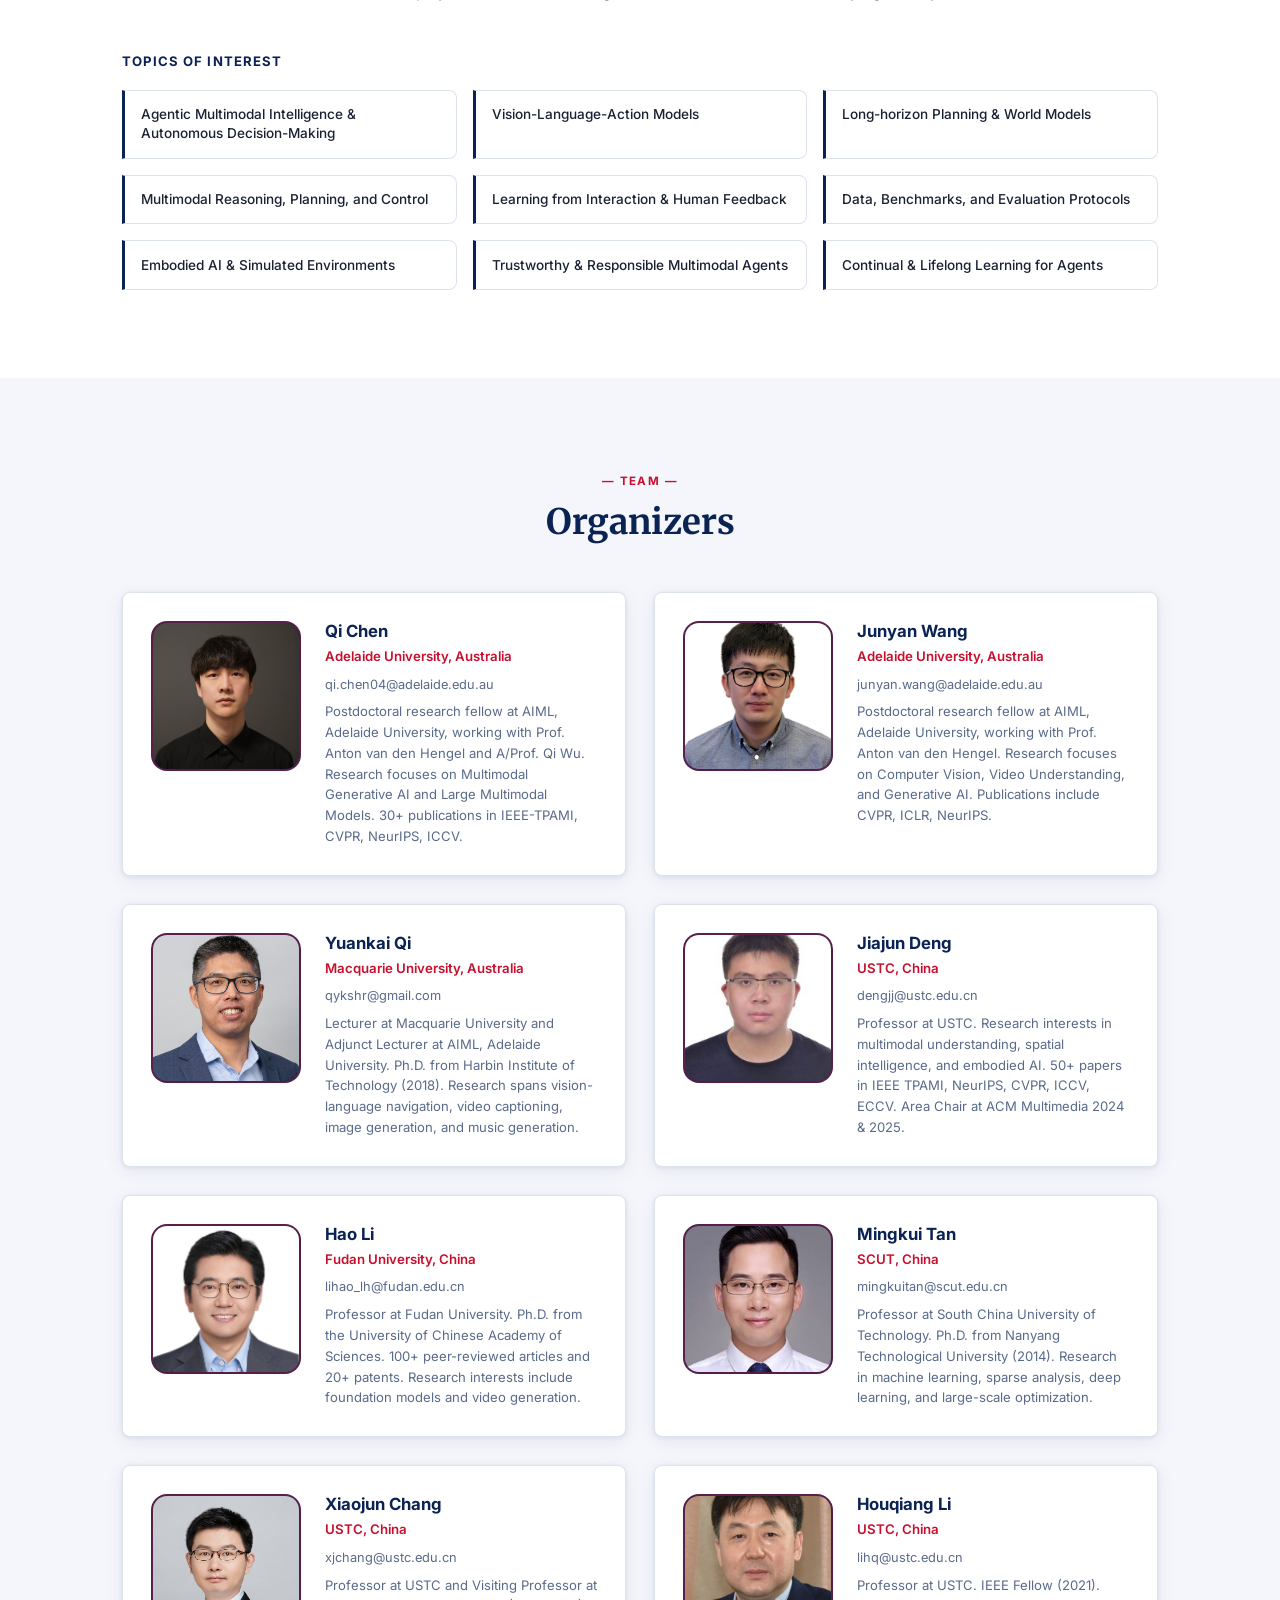
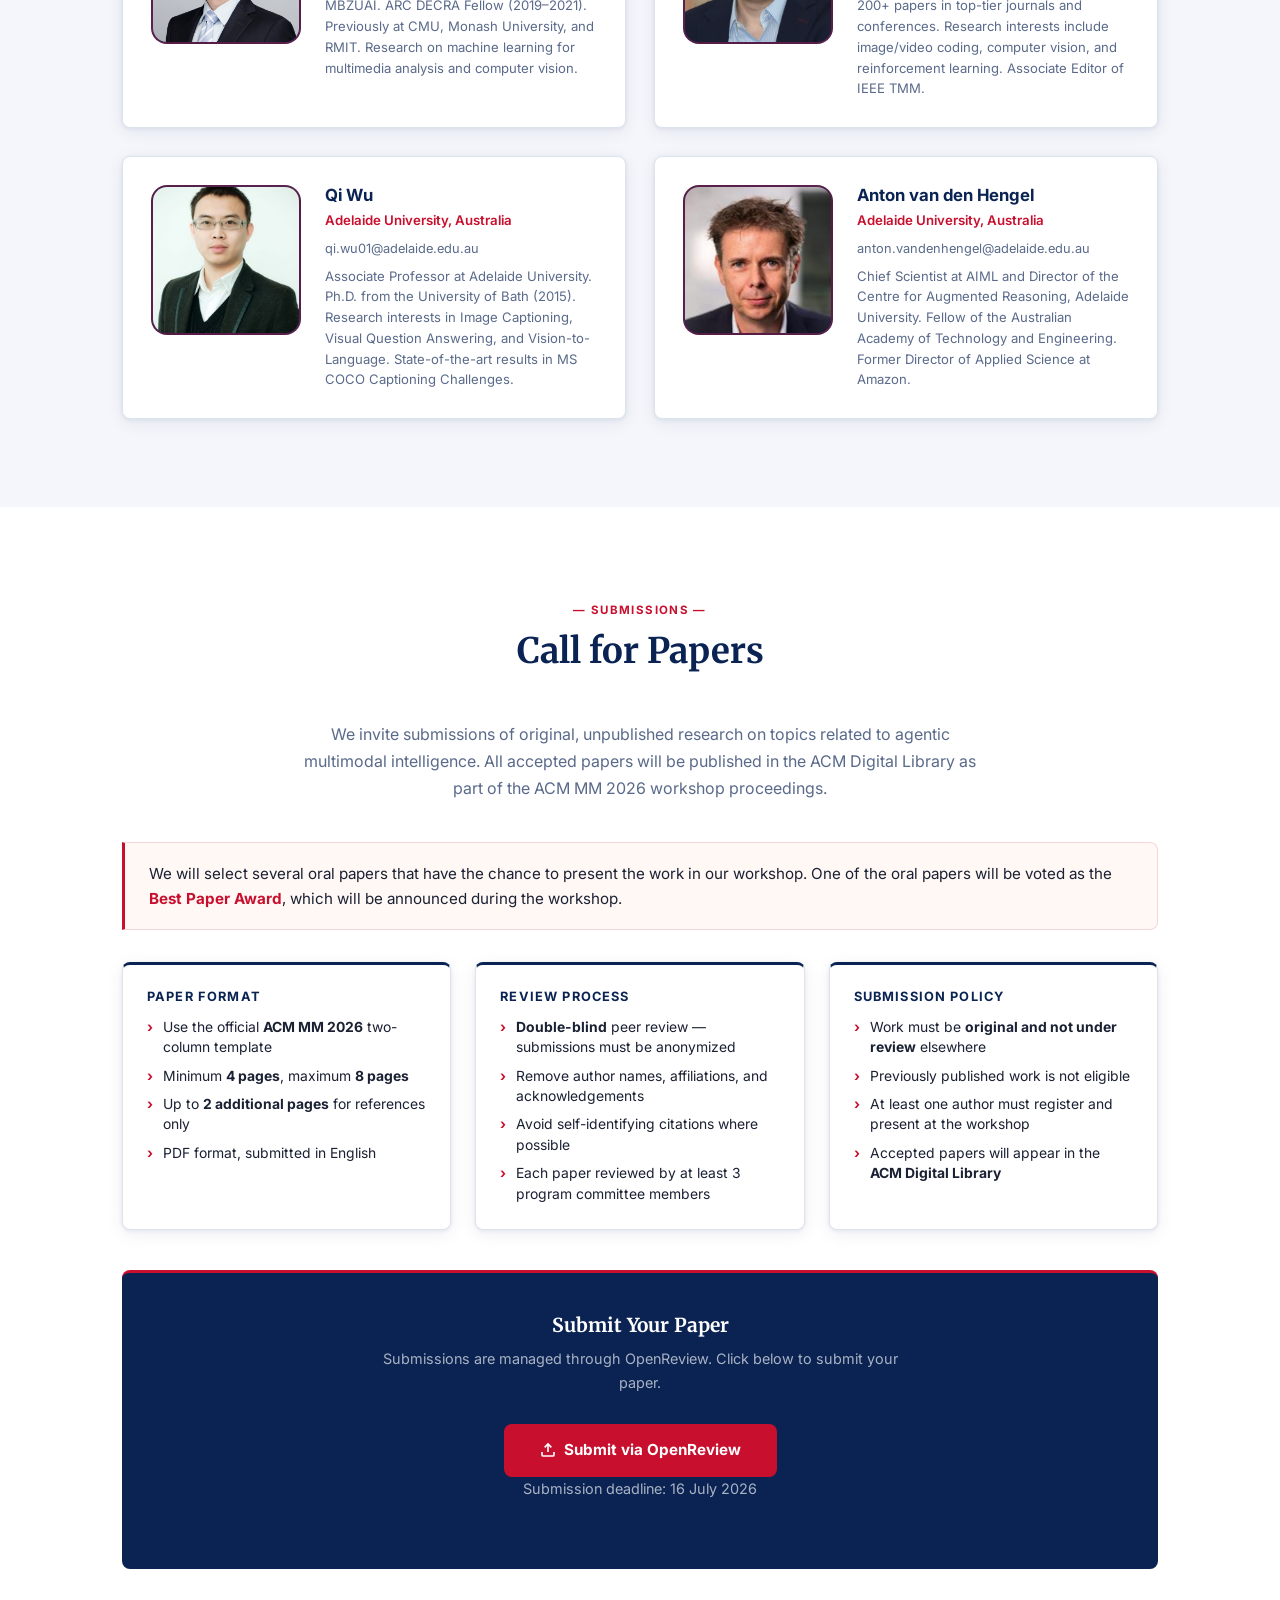
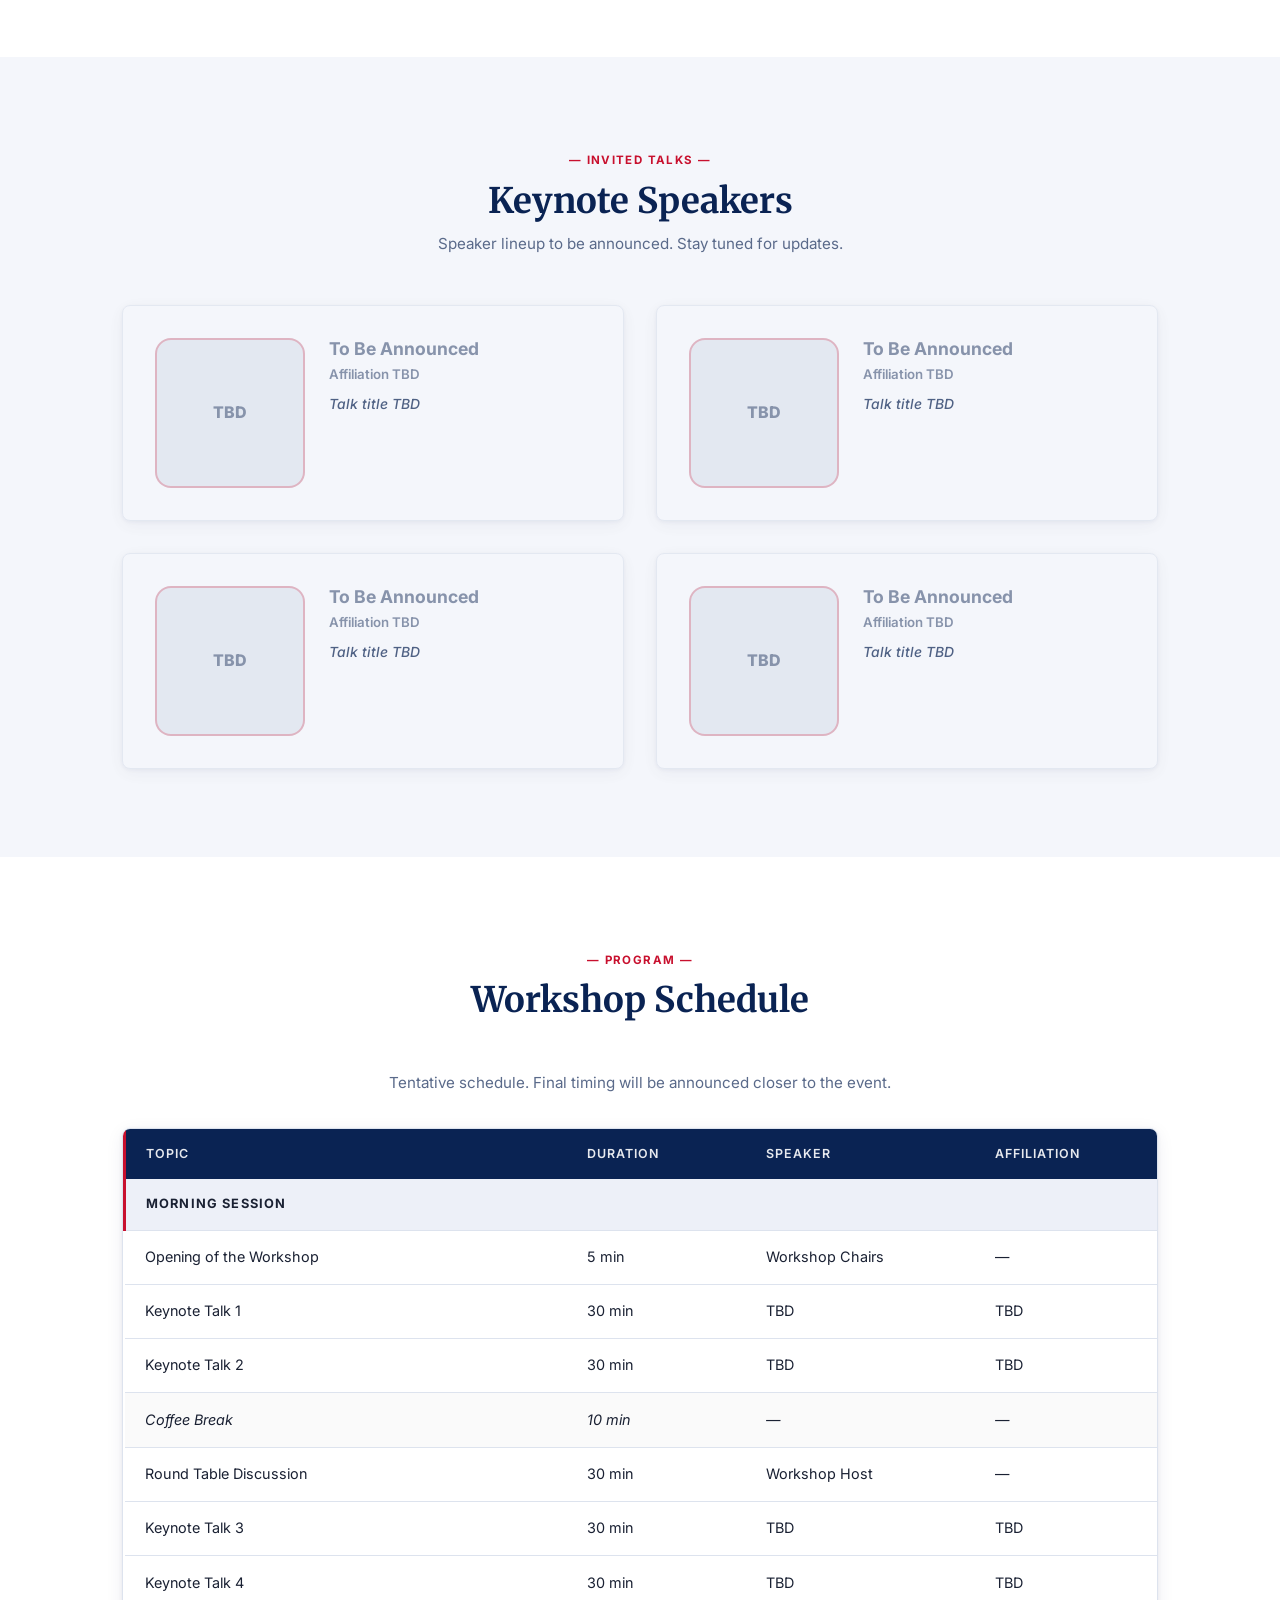
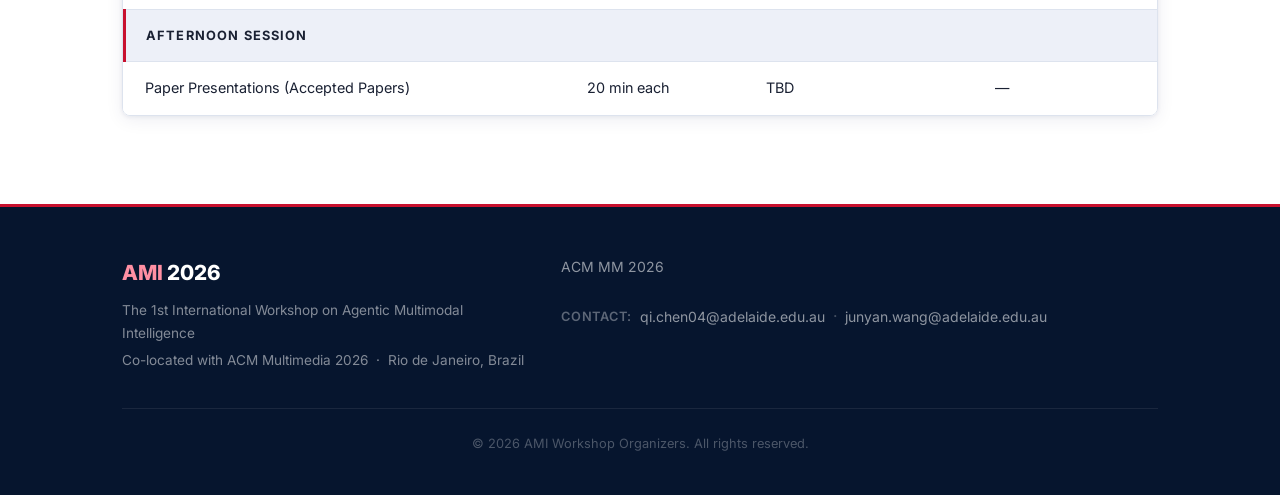
==== commit 6eb2412f: "best paper" ====
--- a/index.html
+++ b/index.html
@@ -283,6 +283,10 @@
       All accepted papers will be published in the ACM Digital Library as part of the ACM MM 2026 workshop proceedings.
     </p>
 
+    <p class="cfp-award-note">
+      We will select several oral papers that have the chance to present the work in our workshop. One of the oral papers will be voted as the <strong class="award-highlight">Best Paper Award</strong>, which will be announced during the workshop.
+    </p>
+
     <div class="cfp-requirements">
 
       <div class="req-card">
--- a/style.css
+++ b/style.css
@@ -568,6 +568,21 @@
   color: var(--red);
   font-weight: 700;
 }
+.cfp-award-note {
+  margin: 0 auto 2rem;
+  font-size: .95rem;
+  color: var(--text);
+  line-height: 1.65;
+  padding: 1.1rem 1.5rem;
+  background: #fff8f5;
+  border: 1px solid #f5d6dc;
+  border-left: 3px solid var(--red);
+  border-radius: 0 var(--radius) var(--radius) 0;
+}
+.cfp-award-note .award-highlight {
+  color: var(--red);
+  font-weight: 700;
+}
 .cfp-submit-box {
   background: var(--navy);
   border-radius: var(--radius);
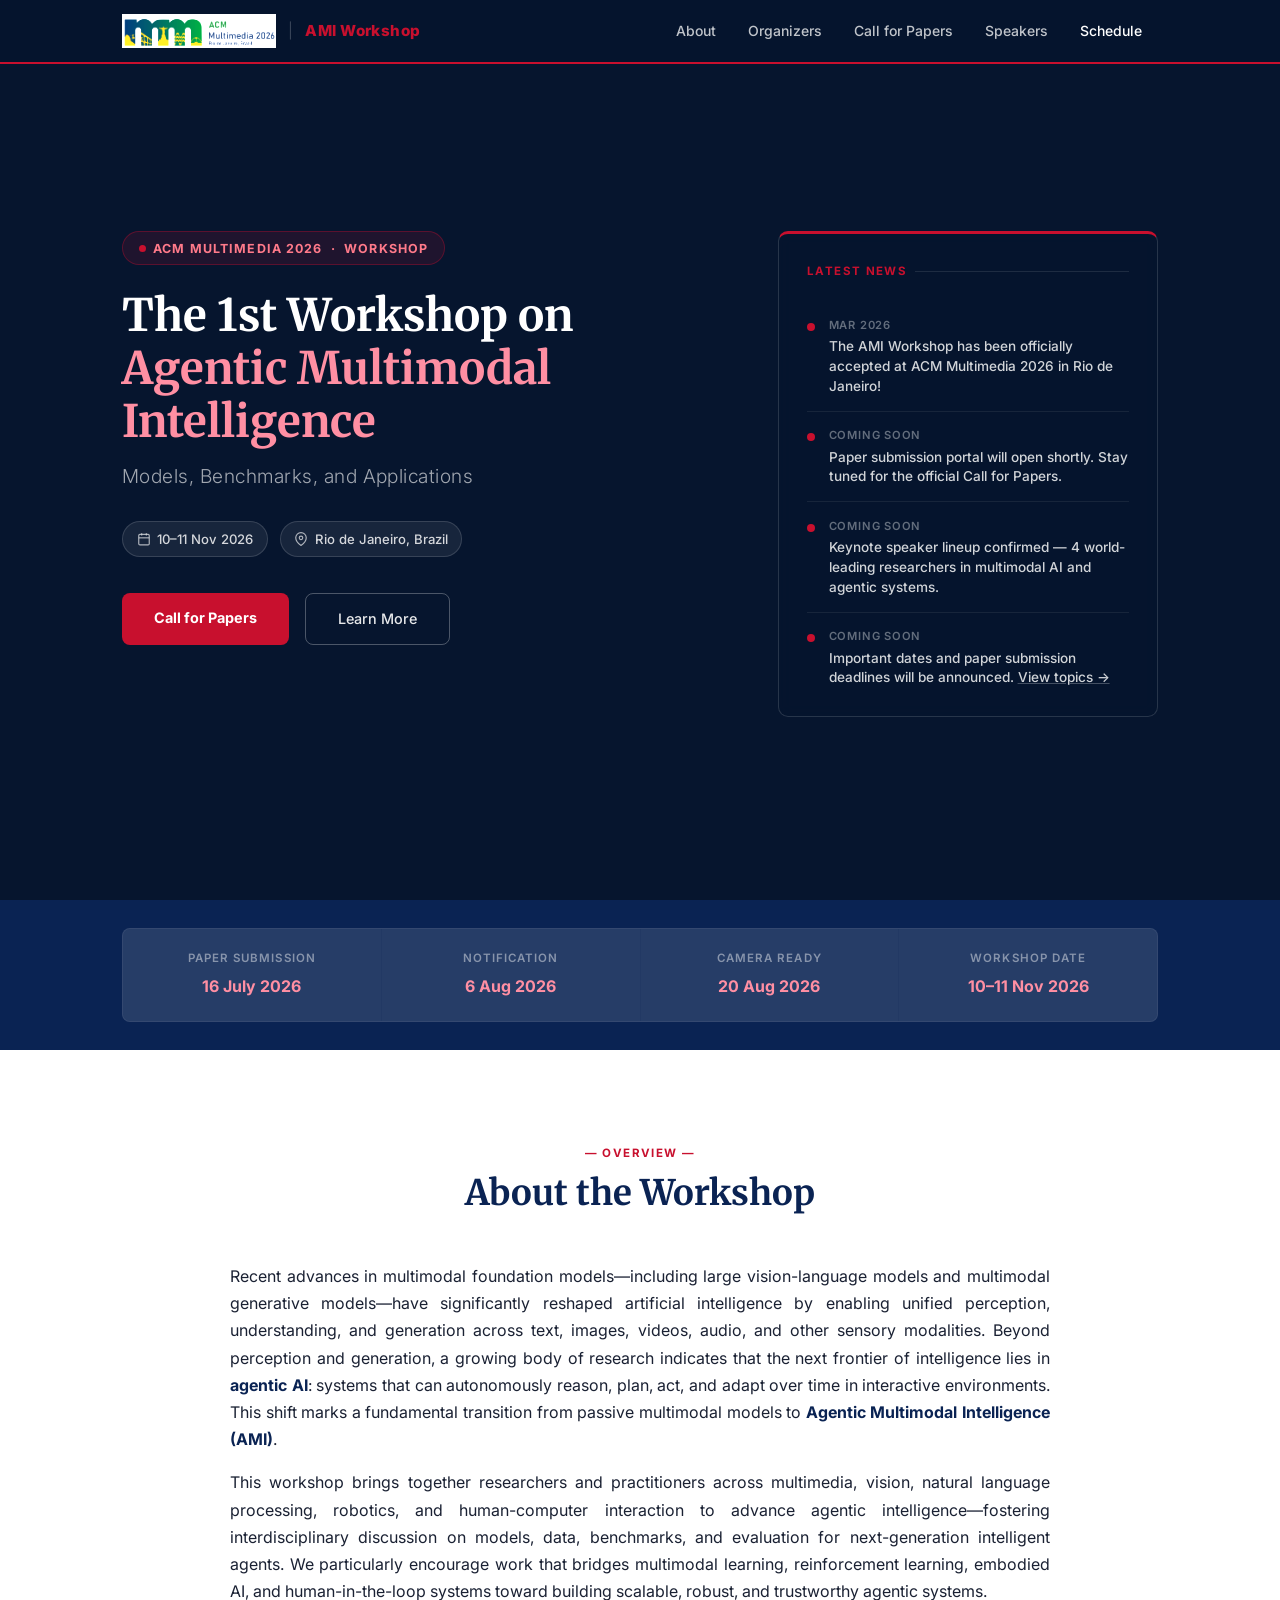
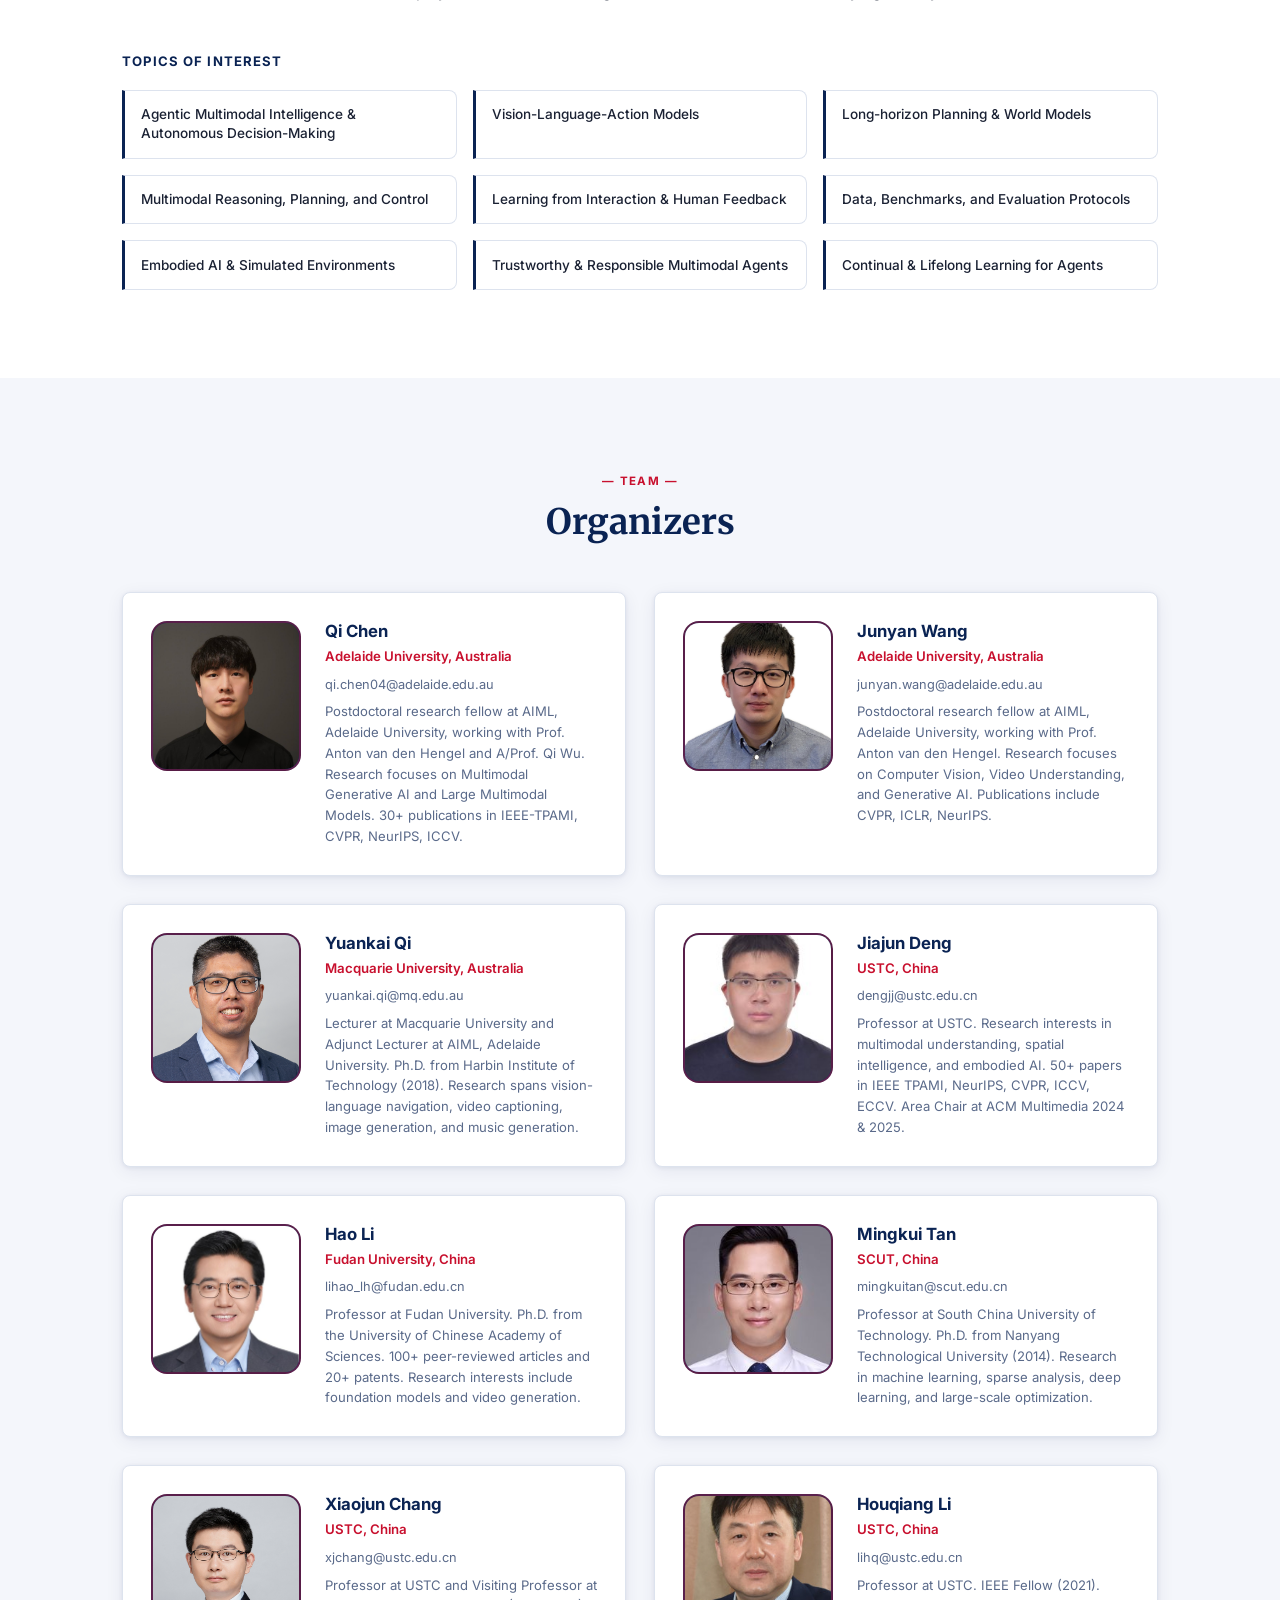
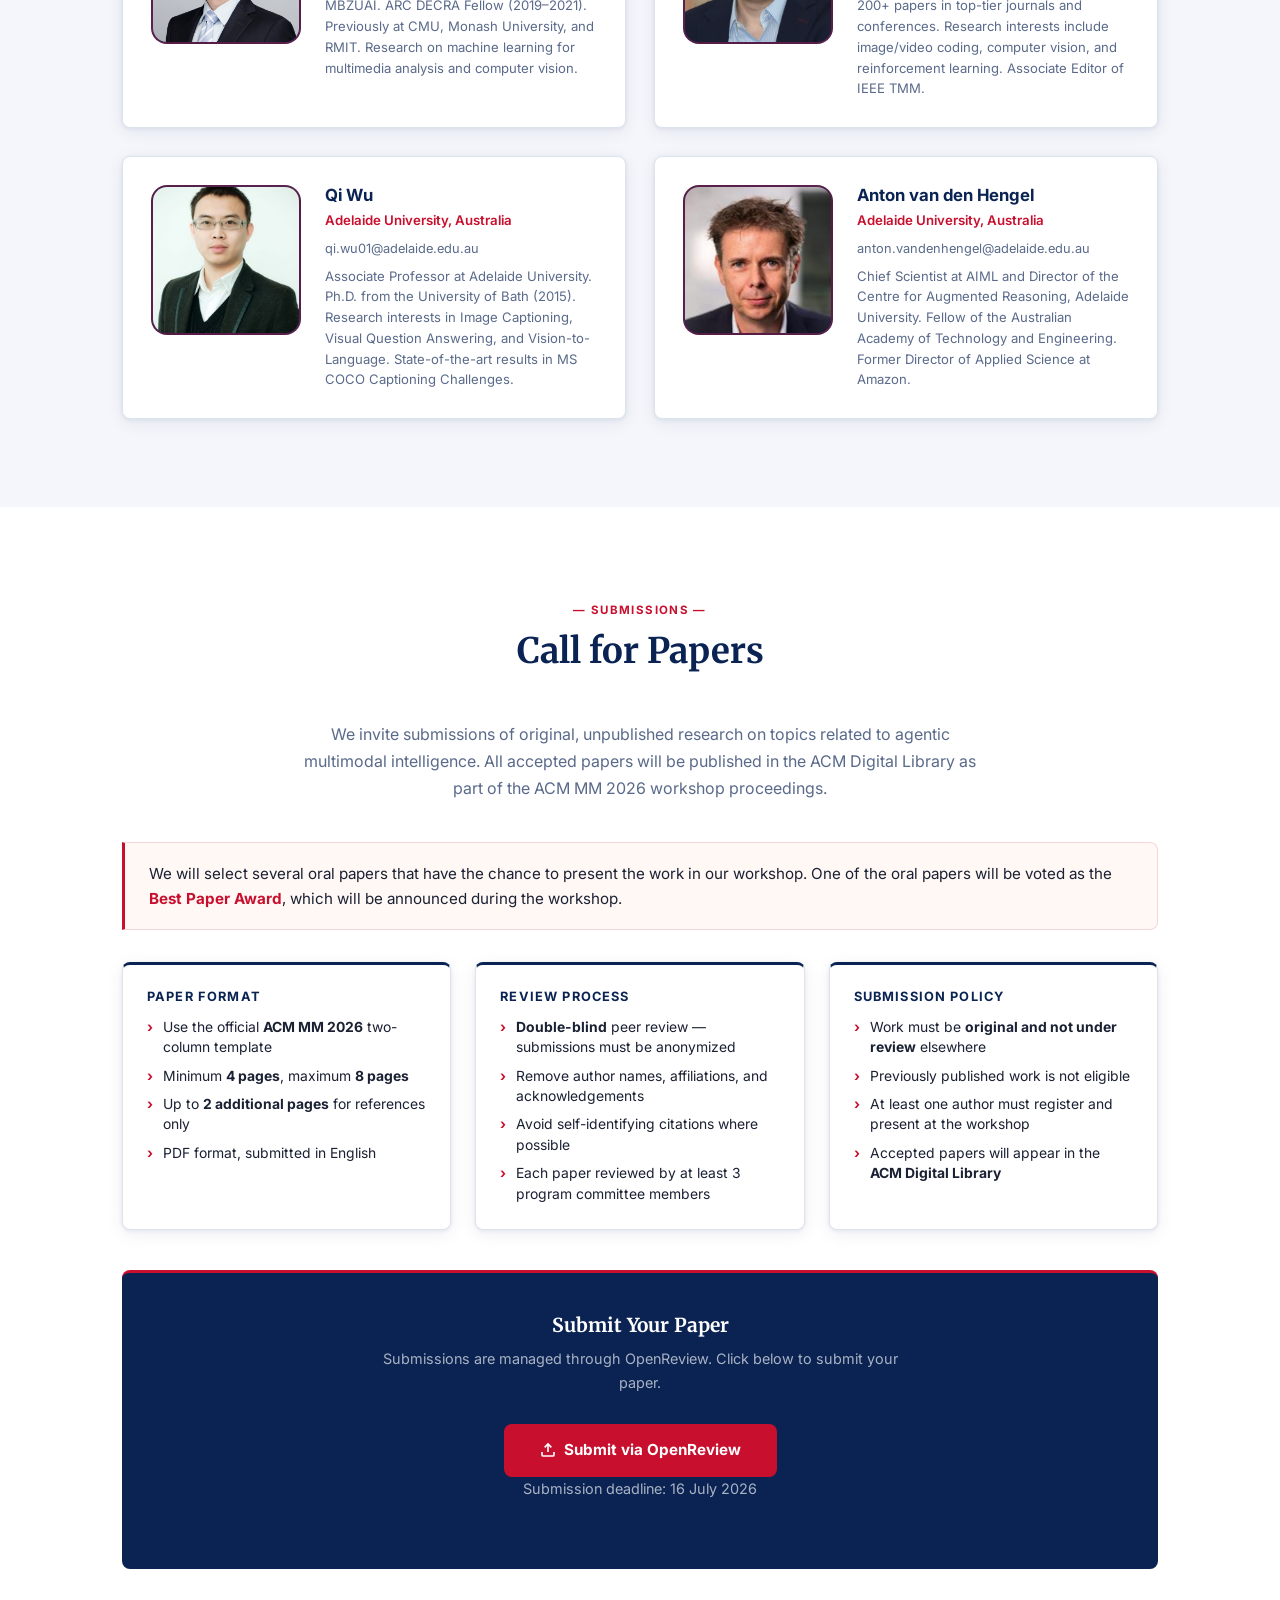
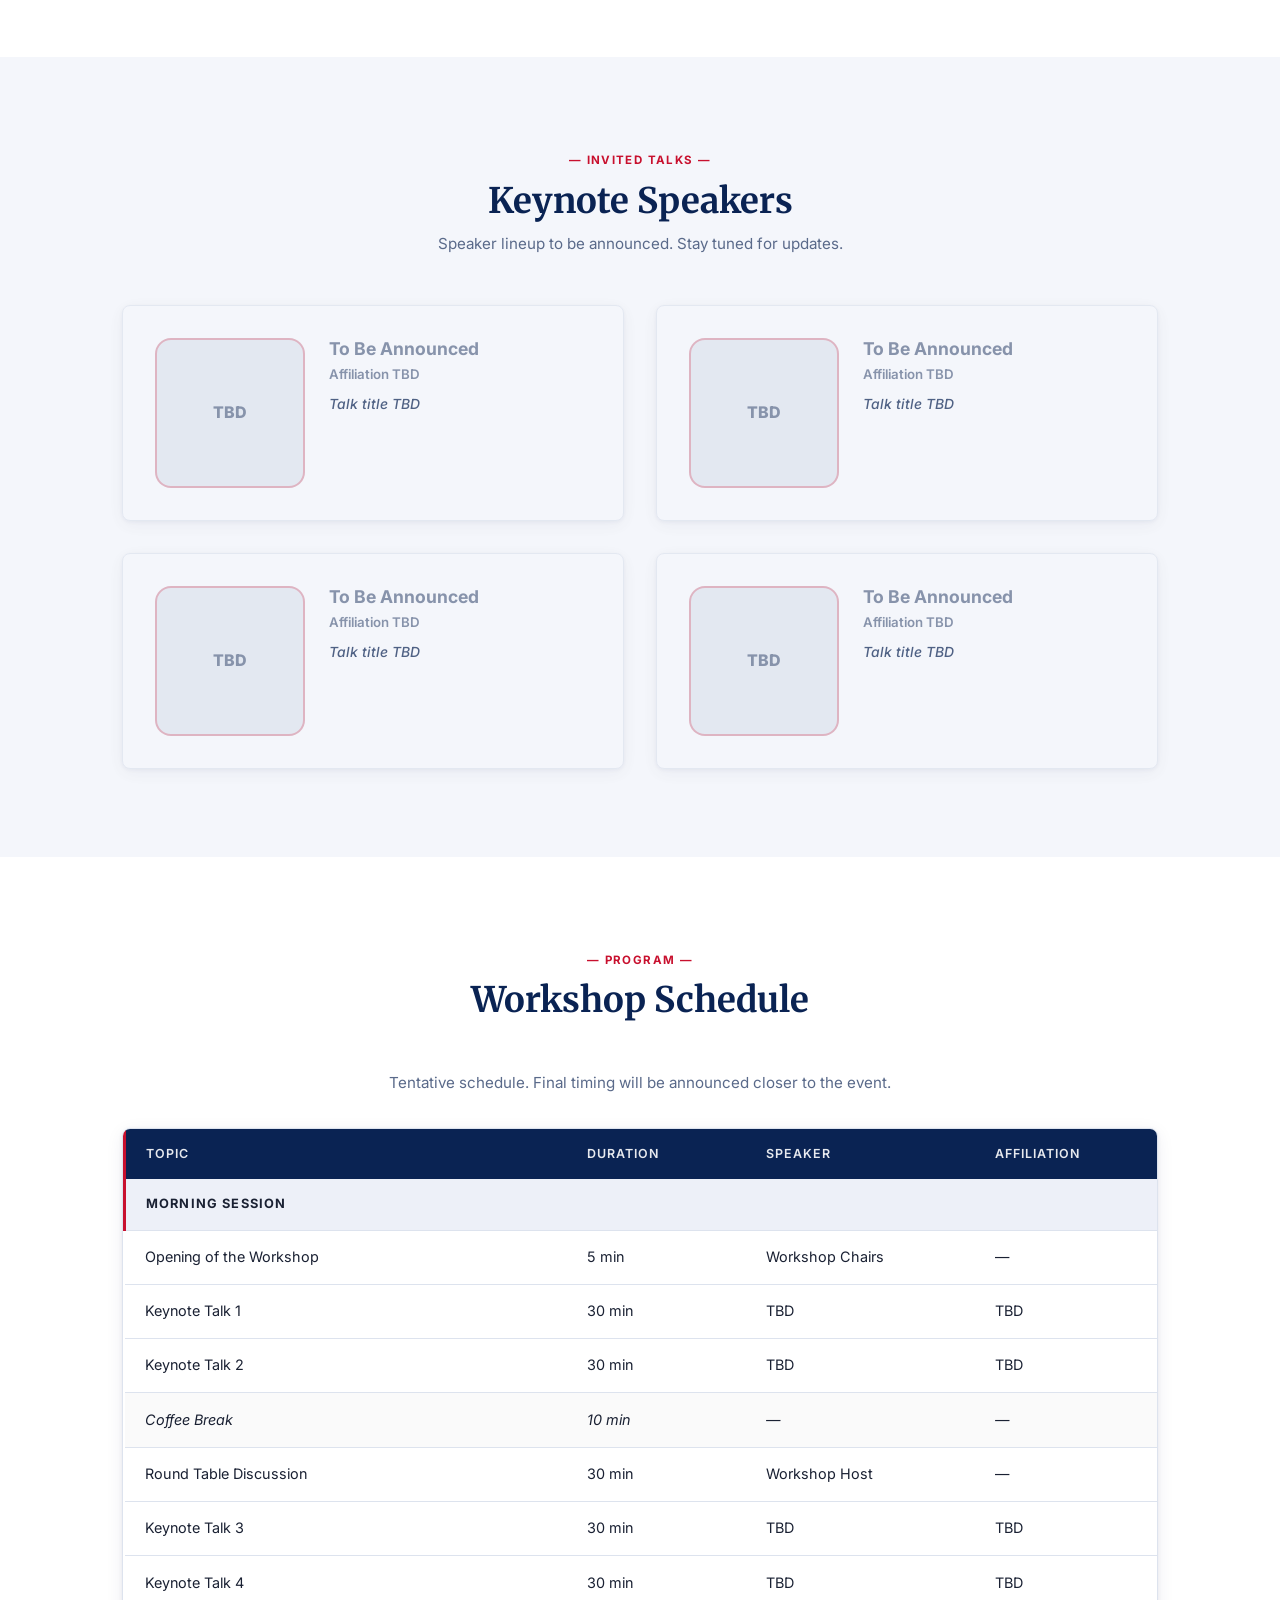
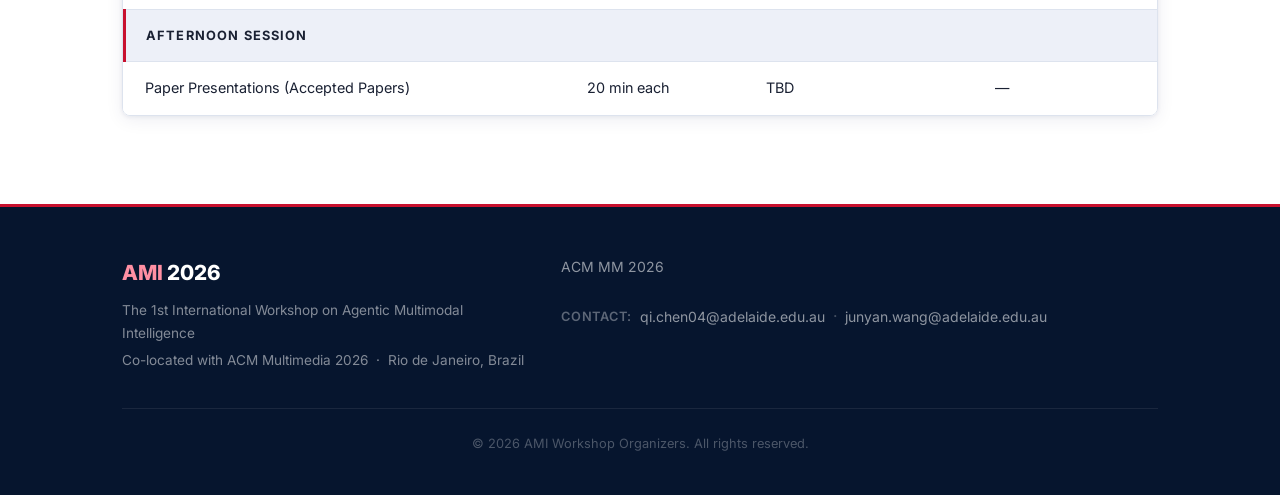
==== commit e126270a: "fix" ====
--- a/index.html
+++ b/index.html
@@ -192,7 +192,7 @@
         <div class="organizer-info">
           <h3><a href="https://sites.google.com/site/yuankiqi/home" class="organizer-name-link" target="_blank" rel="noopener">Yuankai Qi</a></h3>
           <p class="organizer-affil">Macquarie University, Australia</p>
-          <a href="mailto:qykshr@gmail.com" class="organizer-email">qykshr@gmail.com</a>
+          <a href="mailto:yuankai.qi@mq.edu.au" class="organizer-email">yuankai.qi@mq.edu.au</a>
           <p class="organizer-bio">Lecturer at Macquarie University and Adjunct Lecturer at AIML, Adelaide University. Ph.D. from Harbin Institute of Technology (2018). Research spans vision-language navigation, video captioning, image generation, and music generation.</p>
         </div>
       </div>
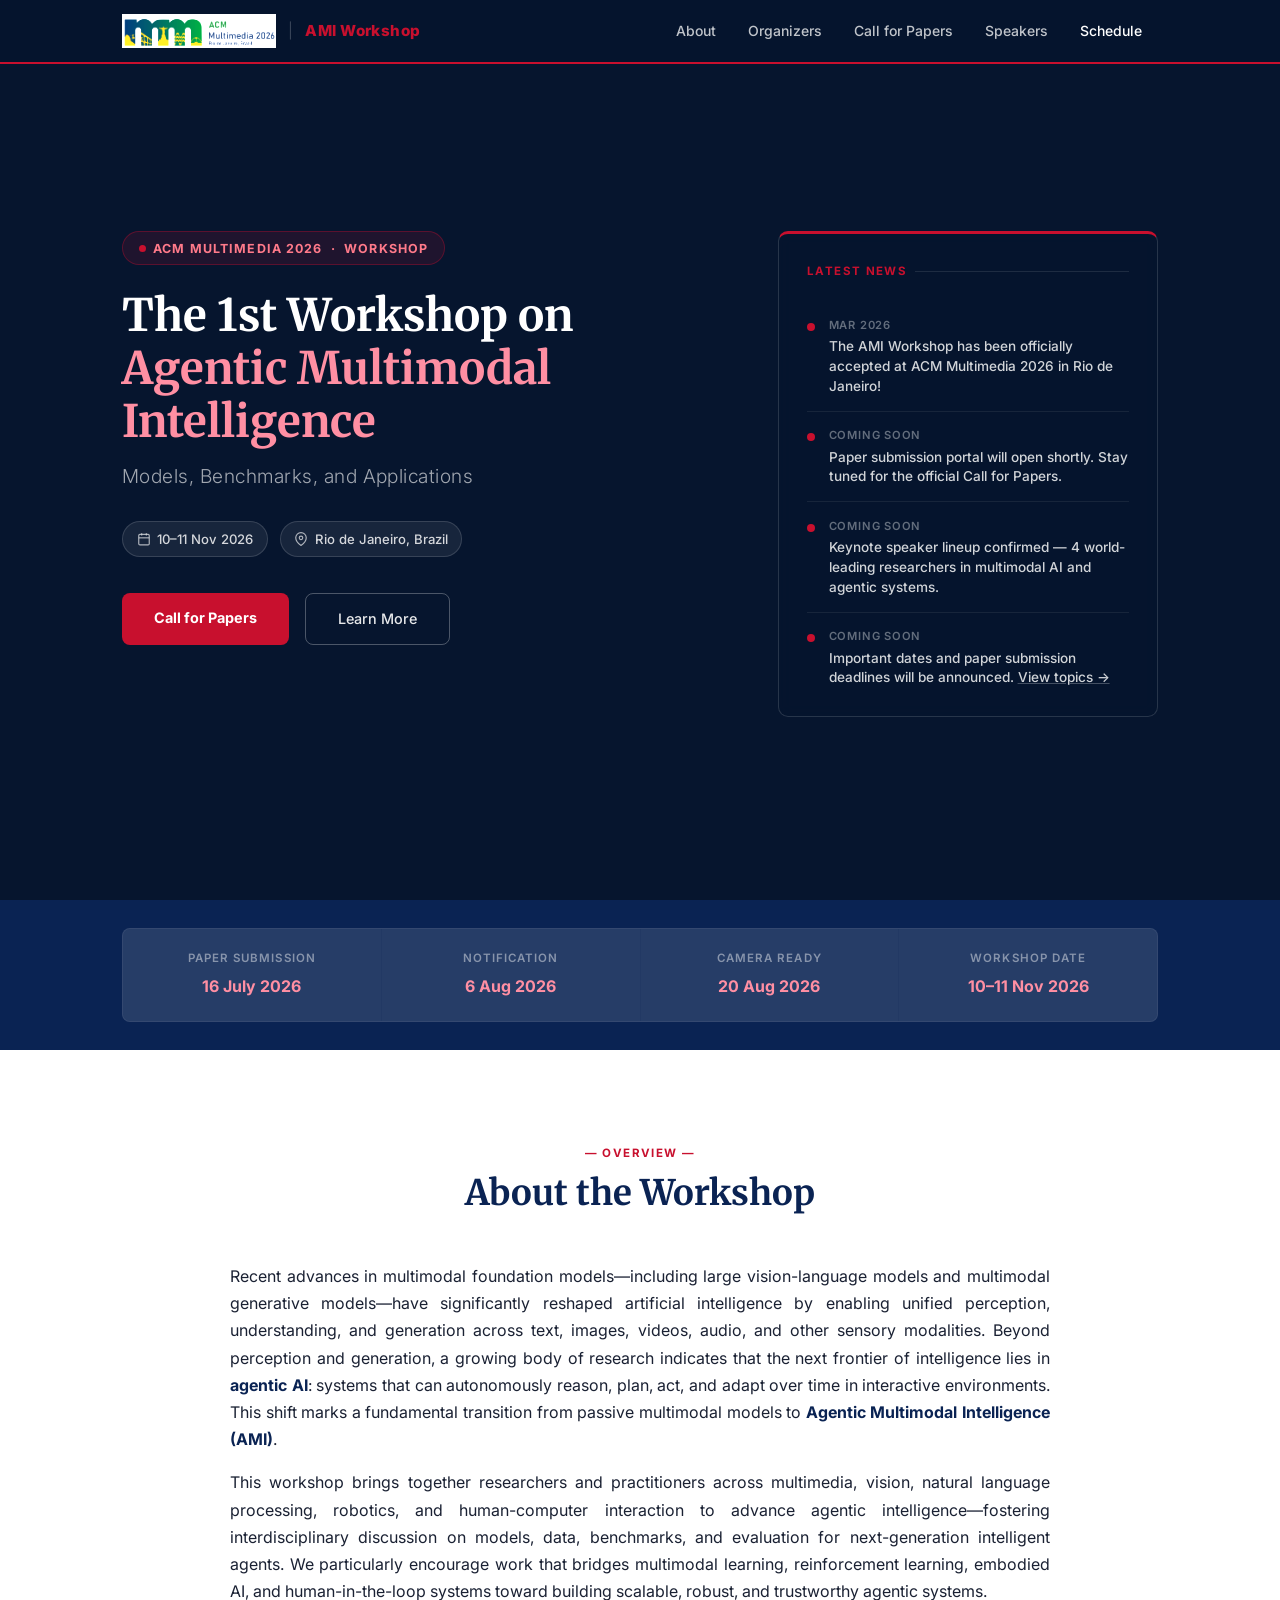
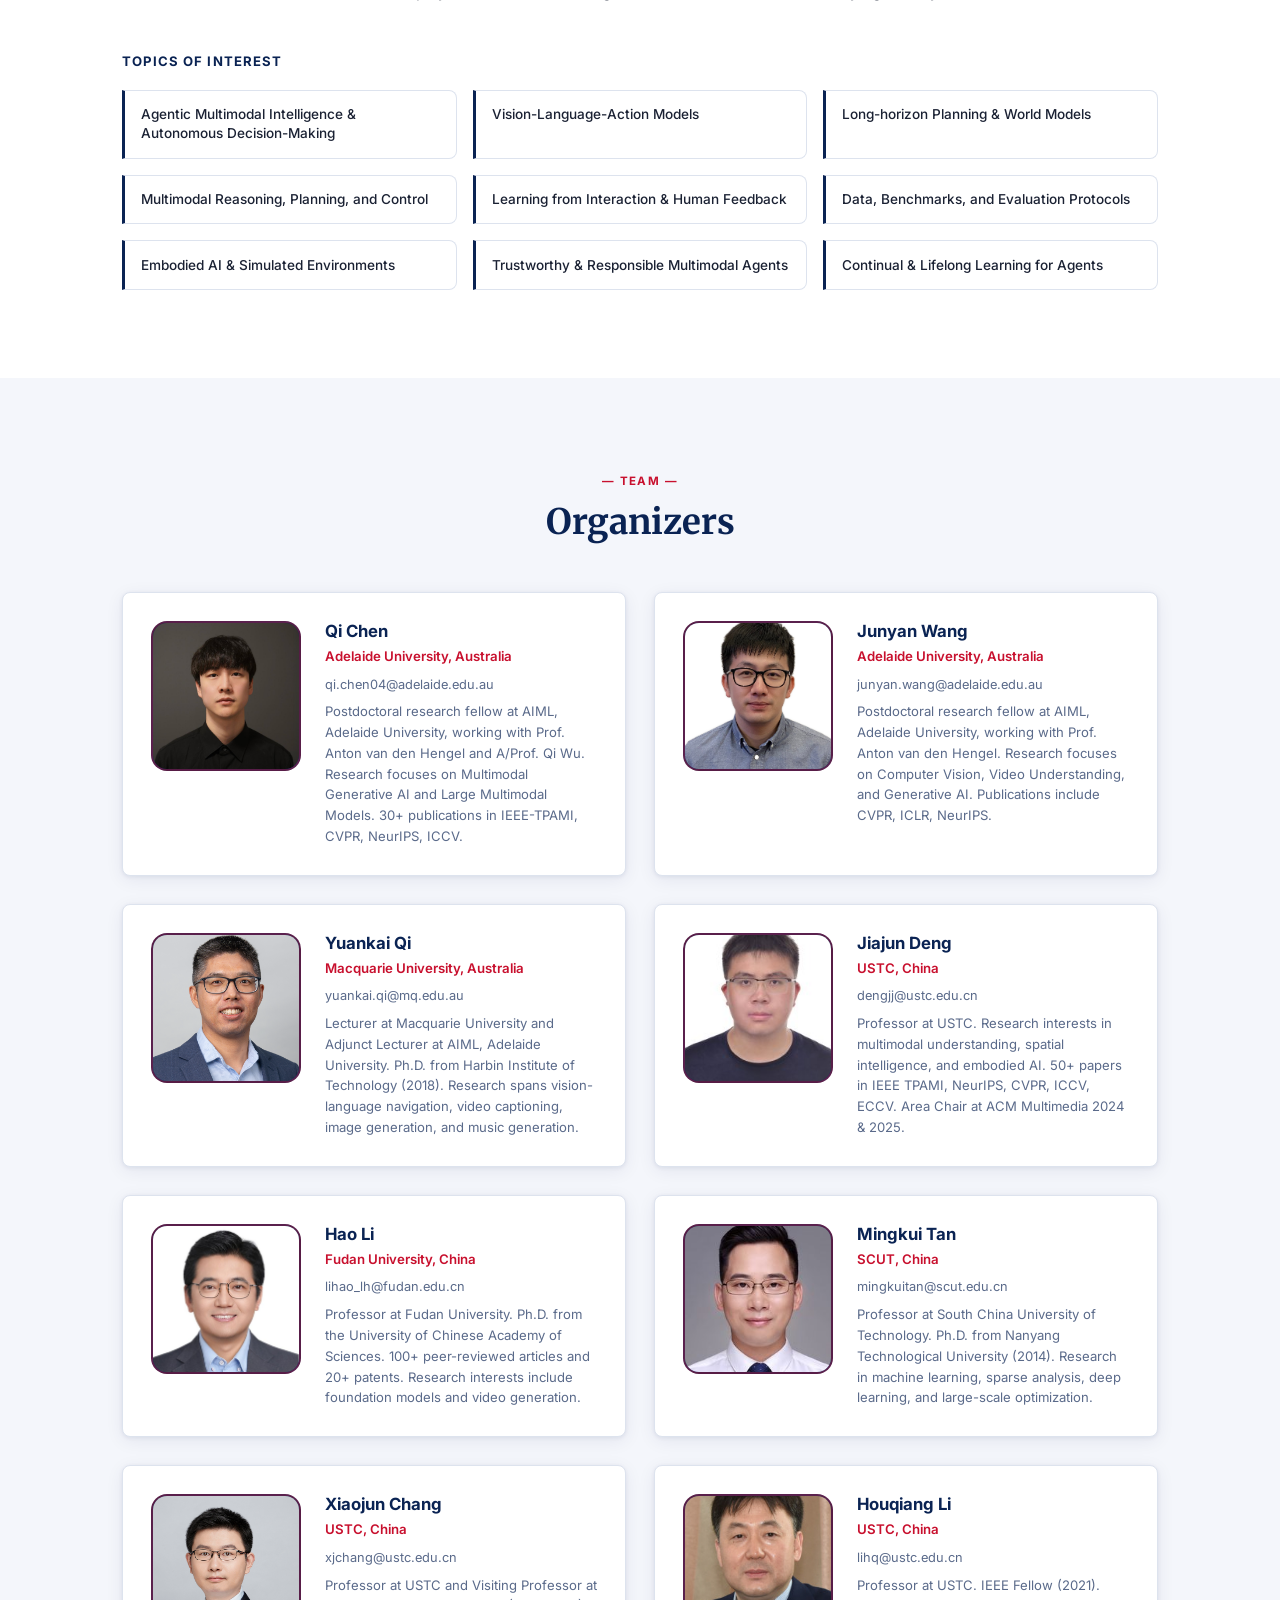
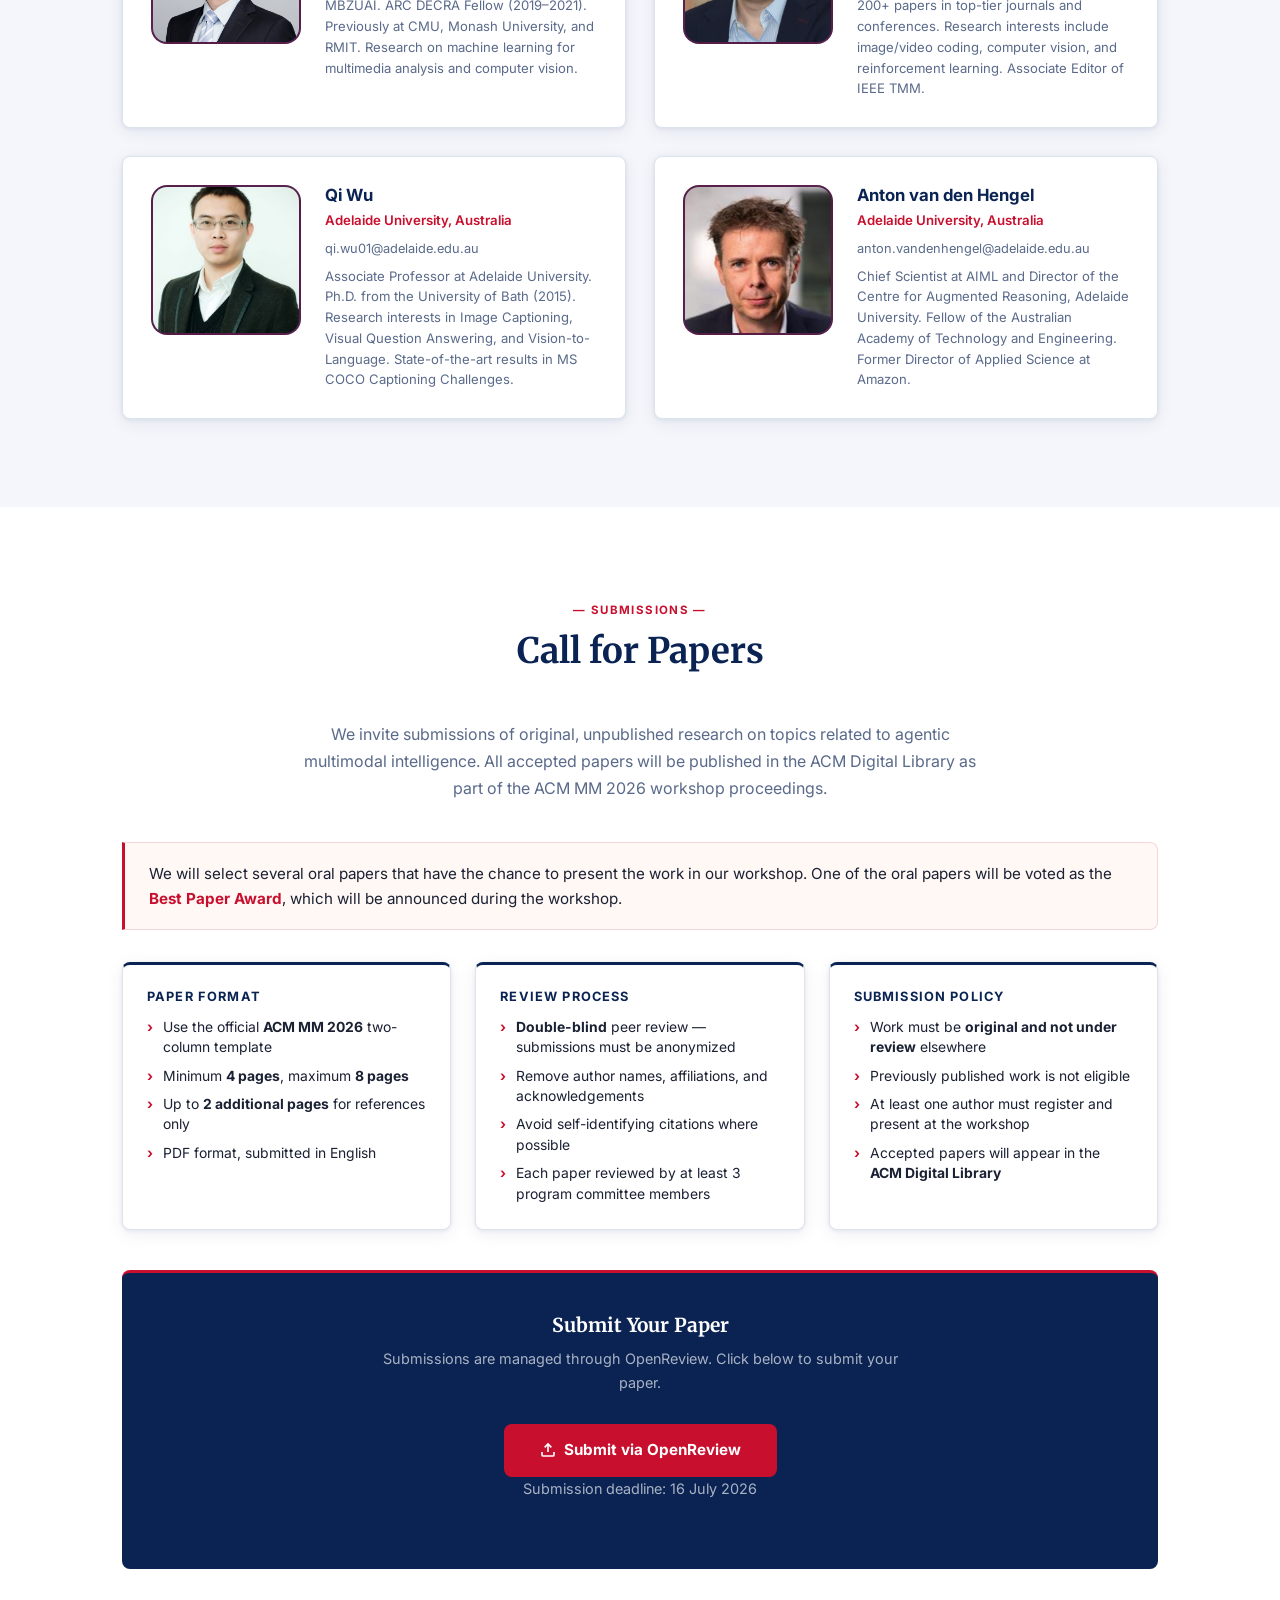
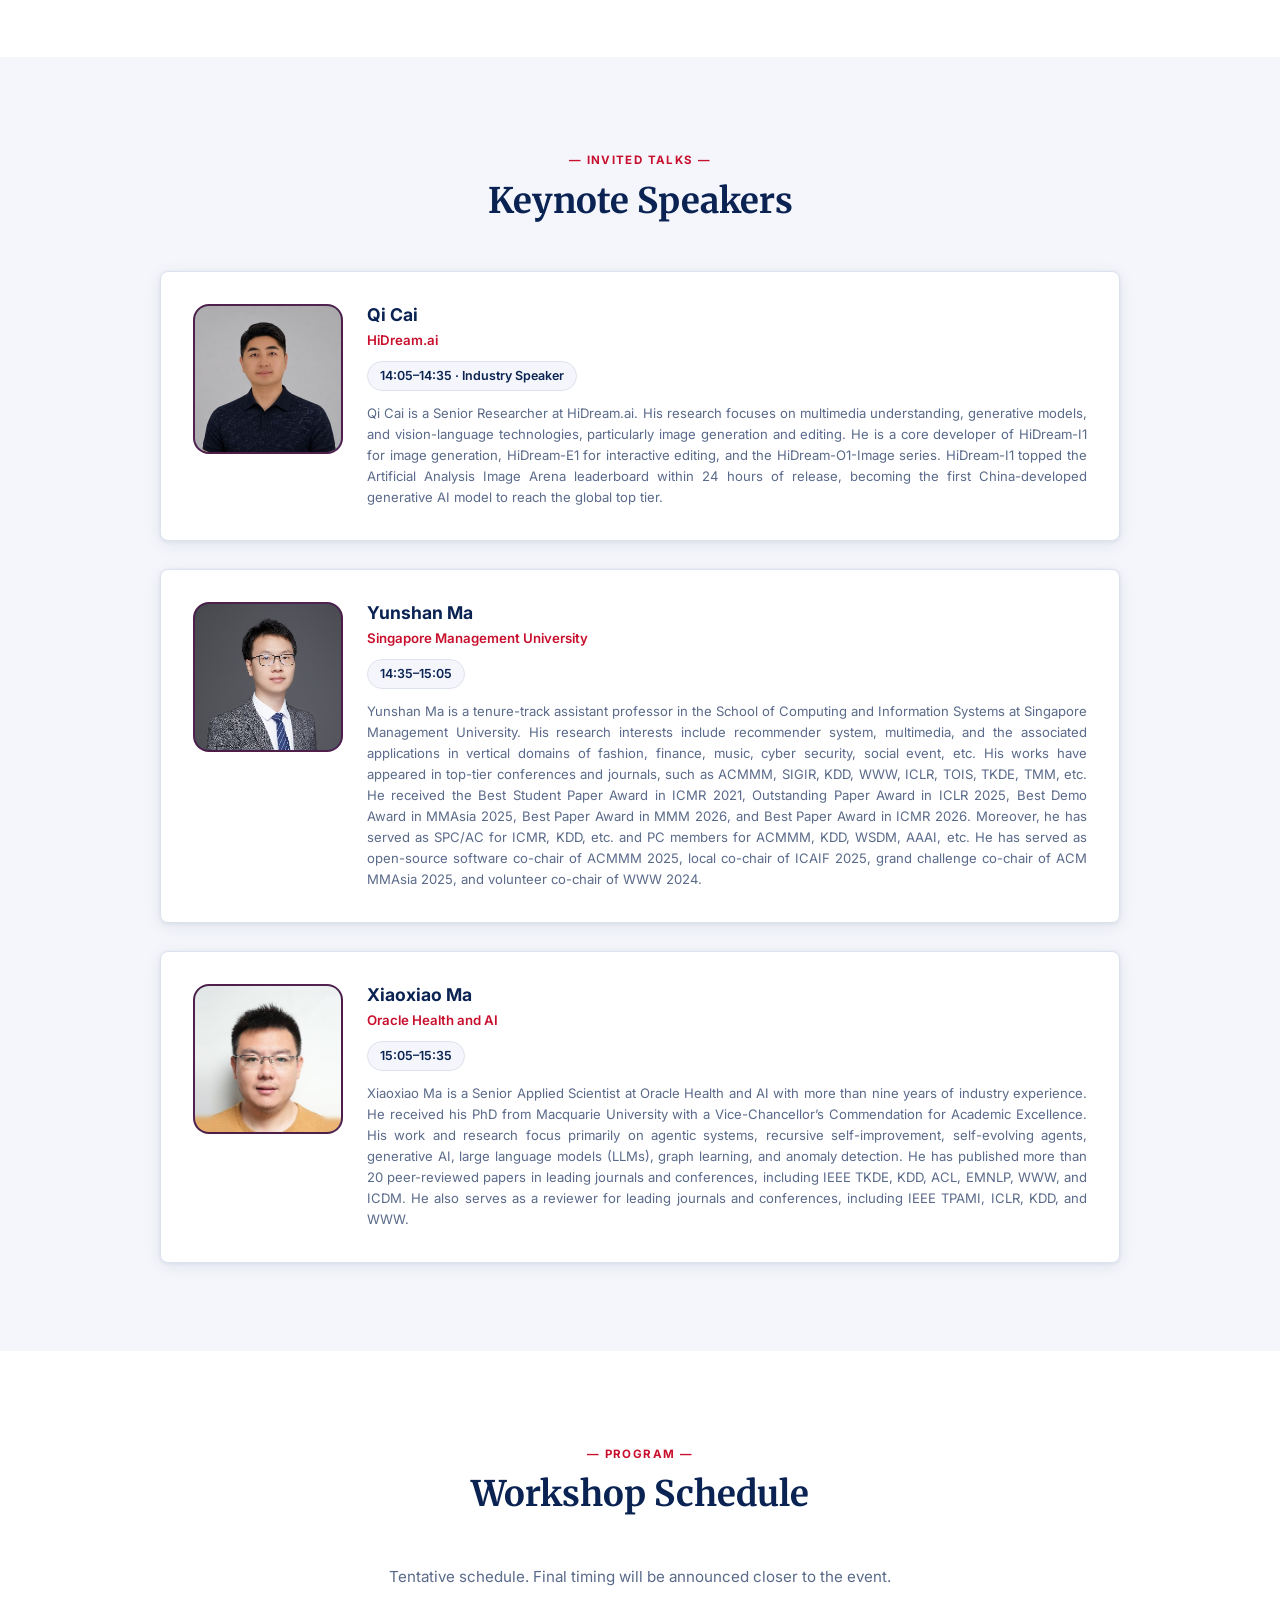
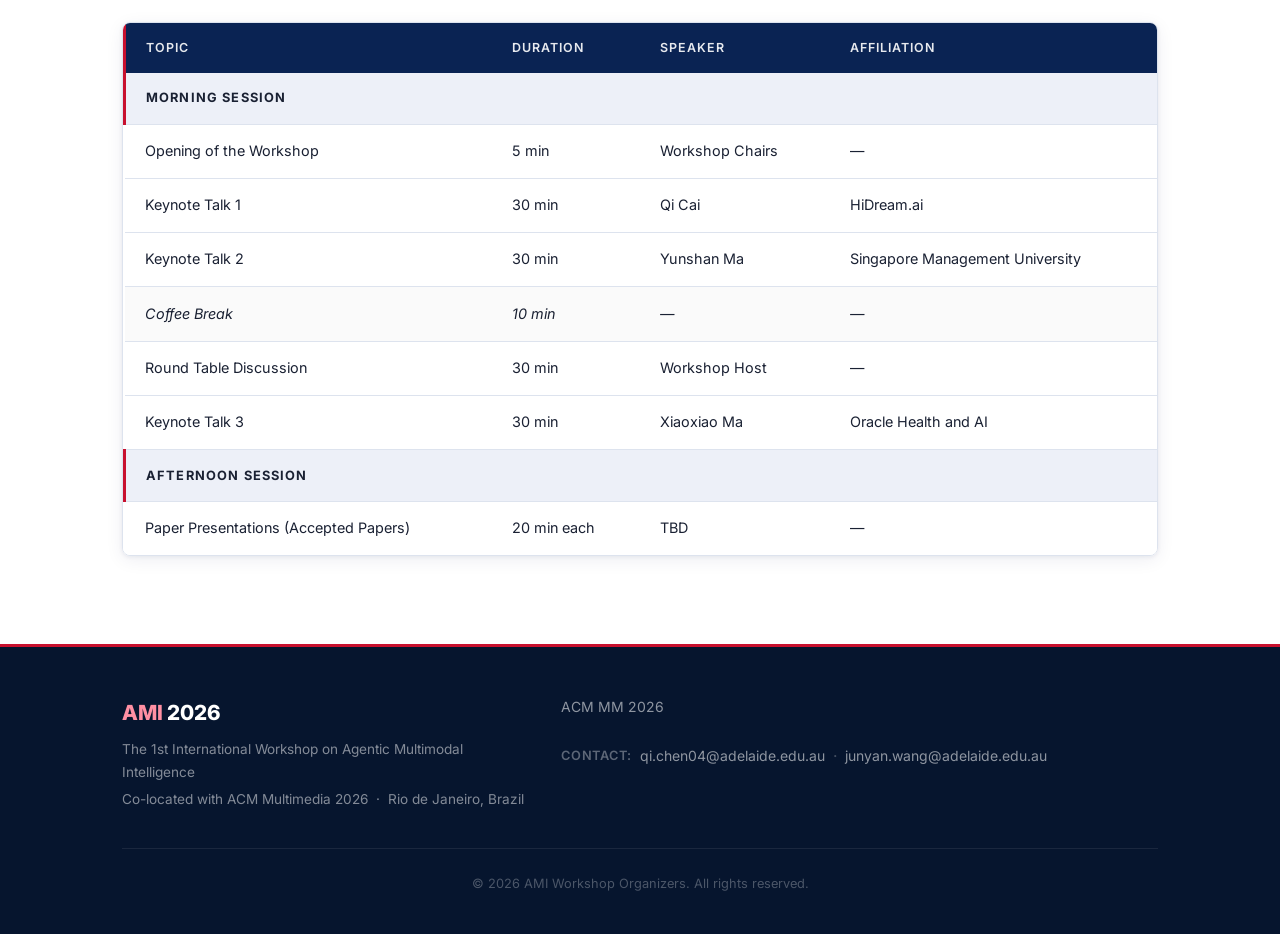
==== commit 00b941eb: "Add confirmed keynote speakers and update schedule Co-Authored-By: Claude Opus 5.5 <noreply@anthropi" ====
--- a/index.html
+++ b/index.html
@@ -339,43 +339,36 @@
     <div class="section-header">
       <span class="section-tag">Invited Talks</span>
       <h2 class="section-title">Keynote Speakers</h2>
-      <p style="color:var(--text-muted);font-size:.95rem;margin-top:.5rem;">Speaker lineup to be announced. Stay tuned for updates.</p>
     </div>
     <div class="speakers-grid">
 
-      <div class="speaker-card tbd">
-        <div class="speaker-avatar">TBD</div>
+      <div class="speaker-card">
+        <div class="speaker-avatar"><img src="photo/qicai.jpeg" alt="Qi Cai"/></div>
         <div class="speaker-info">
-          <h3>To Be Announced</h3>
-          <p class="speaker-affil">Affiliation TBD</p>
-          <p class="speaker-talk">Talk title TBD</p>
-        </div>
-      </div>
-
-      <div class="speaker-card tbd">
-        <div class="speaker-avatar">TBD</div>
+          <h3>Qi Cai</h3>
+          <p class="speaker-affil">HiDream.ai</p>
+          <p class="speaker-time">14:05–14:35 · Industry Speaker</p>
+          <p class="speaker-bio">Qi Cai is a Senior Researcher at HiDream.ai. His research focuses on multimedia understanding, generative models, and vision-language technologies, particularly image generation and editing. He is a core developer of HiDream-I1 for image generation, HiDream-E1 for interactive editing, and the HiDream-O1-Image series. HiDream-I1 topped the Artificial Analysis Image Arena leaderboard within 24 hours of release, becoming the first China-developed generative AI model to reach the global top tier.</p>
+        </div>
+      </div>
+
+      <div class="speaker-card">
+        <div class="speaker-avatar"><img src="photo/yunshanma.jpeg" alt="Yunshan Ma"/></div>
         <div class="speaker-info">
-          <h3>To Be Announced</h3>
-          <p class="speaker-affil">Affiliation TBD</p>
-          <p class="speaker-talk">Talk title TBD</p>
-        </div>
-      </div>
-
-      <div class="speaker-card tbd">
-        <div class="speaker-avatar">TBD</div>
+          <h3>Yunshan Ma</h3>
+          <p class="speaker-affil">Singapore Management University</p>
+          <p class="speaker-time">14:35–15:05</p>
+          <p class="speaker-bio">Yunshan Ma is a tenure-track assistant professor in the School of Computing and Information Systems at Singapore Management University. His research interests include recommender system, multimedia, and the associated applications in vertical domains of fashion, finance, music, cyber security, social event, etc. His works have appeared in top-tier conferences and journals, such as ACMMM, SIGIR, KDD, WWW, ICLR, TOIS, TKDE, TMM, etc. He received the Best Student Paper Award in ICMR 2021, Outstanding Paper Award in ICLR 2025, Best Demo Award in MMAsia 2025, Best Paper Award in MMM 2026, and Best Paper Award in ICMR 2026. Moreover, he has served as SPC/AC for ICMR, KDD, etc. and PC members for ACMMM, KDD, WSDM, AAAI, etc. He has served as open-source software co-chair of ACMMM 2025, local co-chair of ICAIF 2025, grand challenge co-chair of ACM MMAsia 2025, and volunteer co-chair of WWW 2024.</p>
+        </div>
+      </div>
+
+      <div class="speaker-card">
+        <div class="speaker-avatar"><img src="photo/xiaoxiaoma.jpeg" alt="Xiaoxiao Ma"/></div>
         <div class="speaker-info">
-          <h3>To Be Announced</h3>
-          <p class="speaker-affil">Affiliation TBD</p>
-          <p class="speaker-talk">Talk title TBD</p>
-        </div>
-      </div>
-
-      <div class="speaker-card tbd">
-        <div class="speaker-avatar">TBD</div>
-        <div class="speaker-info">
-          <h3>To Be Announced</h3>
-          <p class="speaker-affil">Affiliation TBD</p>
-          <p class="speaker-talk">Talk title TBD</p>
+          <h3>Xiaoxiao Ma</h3>
+          <p class="speaker-affil">Oracle Health and AI</p>
+          <p class="speaker-time">15:05–15:35</p>
+          <p class="speaker-bio">Xiaoxiao Ma is a Senior Applied Scientist at Oracle Health and AI with more than nine years of industry experience. He received his PhD from Macquarie University with a Vice-Chancellor’s Commendation for Academic Excellence. His work and research focus primarily on agentic systems, recursive self-improvement, self-evolving agents, generative AI, large language models (LLMs), graph learning, and anomaly detection. He has published more than 20 peer-reviewed papers in leading journals and conferences, including IEEE TKDE, KDD, ACL, EMNLP, WWW, and ICDM. He also serves as a reviewer for leading journals and conferences, including IEEE TPAMI, ICLR, KDD, and WWW.</p>
         </div>
       </div>
 
@@ -415,14 +408,14 @@
           <tr>
             <td>Keynote Talk 1</td>
             <td>30 min</td>
-            <td>TBD</td>
-            <td>TBD</td>
+            <td>Qi Cai</td>
+            <td>HiDream.ai</td>
           </tr>
           <tr>
             <td>Keynote Talk 2</td>
             <td>30 min</td>
-            <td>TBD</td>
-            <td>TBD</td>
+            <td>Yunshan Ma</td>
+            <td>Singapore Management University</td>
           </tr>
           <tr class="schedule-break">
             <td><em>Coffee Break</em></td>
@@ -439,14 +432,8 @@
           <tr>
             <td>Keynote Talk 3</td>
             <td>30 min</td>
-            <td>TBD</td>
-            <td>TBD</td>
-          </tr>
-          <tr>
-            <td>Keynote Talk 4</td>
-            <td>30 min</td>
-            <td>TBD</td>
-            <td>TBD</td>
+            <td>Xiaoxiao Ma</td>
+            <td>Oracle Health and AI</td>
           </tr>
           <tr class="schedule-section-header">
             <td colspan="4">Afternoon Session</td>
--- a/style.css
+++ b/style.css
@@ -714,8 +714,10 @@
 /* ============================================================ SPEAKERS */
 .speakers-grid {
   display: grid;
-  grid-template-columns: repeat(2, 1fr);
-  gap: 2rem;
+  grid-template-columns: 1fr;
+  gap: 1.75rem;
+  max-width: 960px;
+  margin: 0 auto;
 }
 .speaker-card {
   display: flex;
@@ -787,7 +789,19 @@
   font-weight: 500;
   line-height: 1.4;
 }
+.speaker-time {
+  display: inline-block;
+  font-size: .78rem;
+  font-weight: 600;
+  color: var(--navy);
+  background: var(--bg-alt);
+  border: 1px solid var(--border);
+  border-radius: 999px;
+  padding: .2rem .75rem;
+  margin-bottom: .75rem;
+}
 .speaker-bio {
+  text-align: justify;
   font-size: .82rem;
   color: var(--text-muted);
   line-height: 1.6;
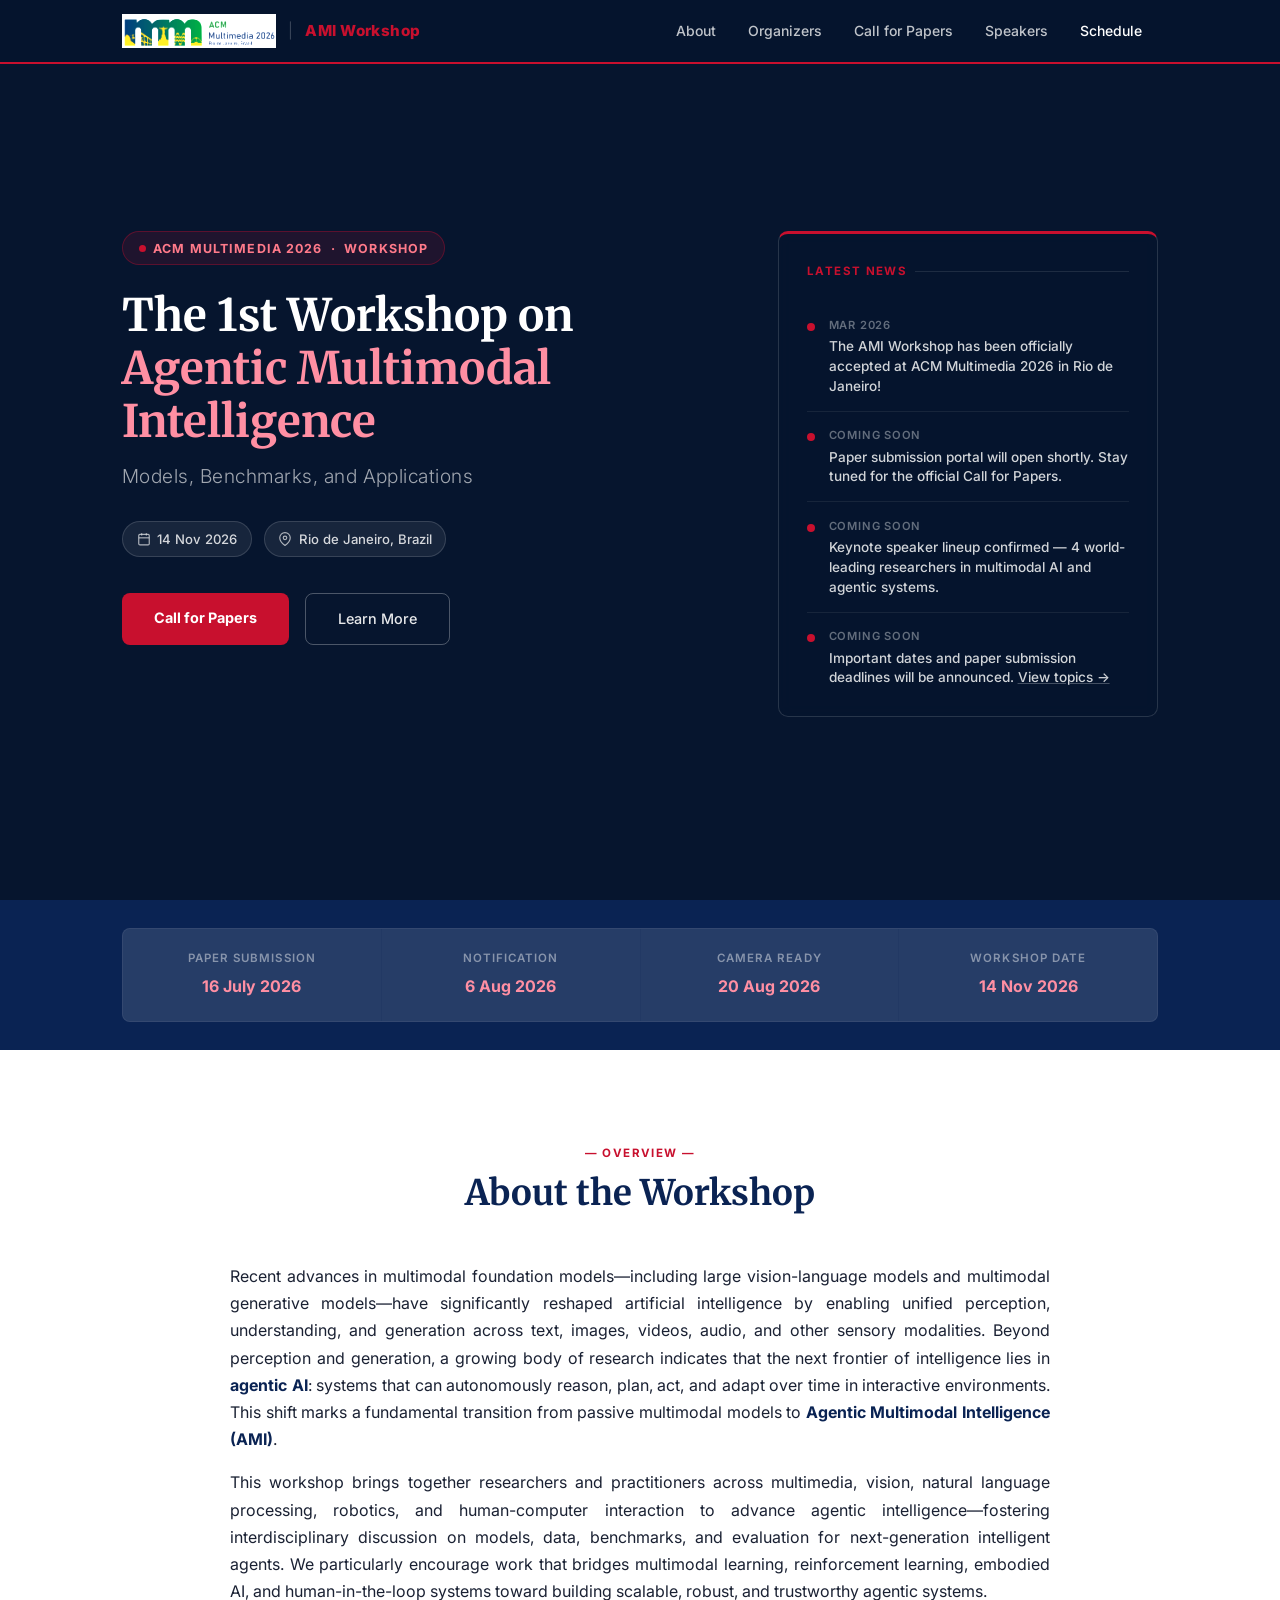
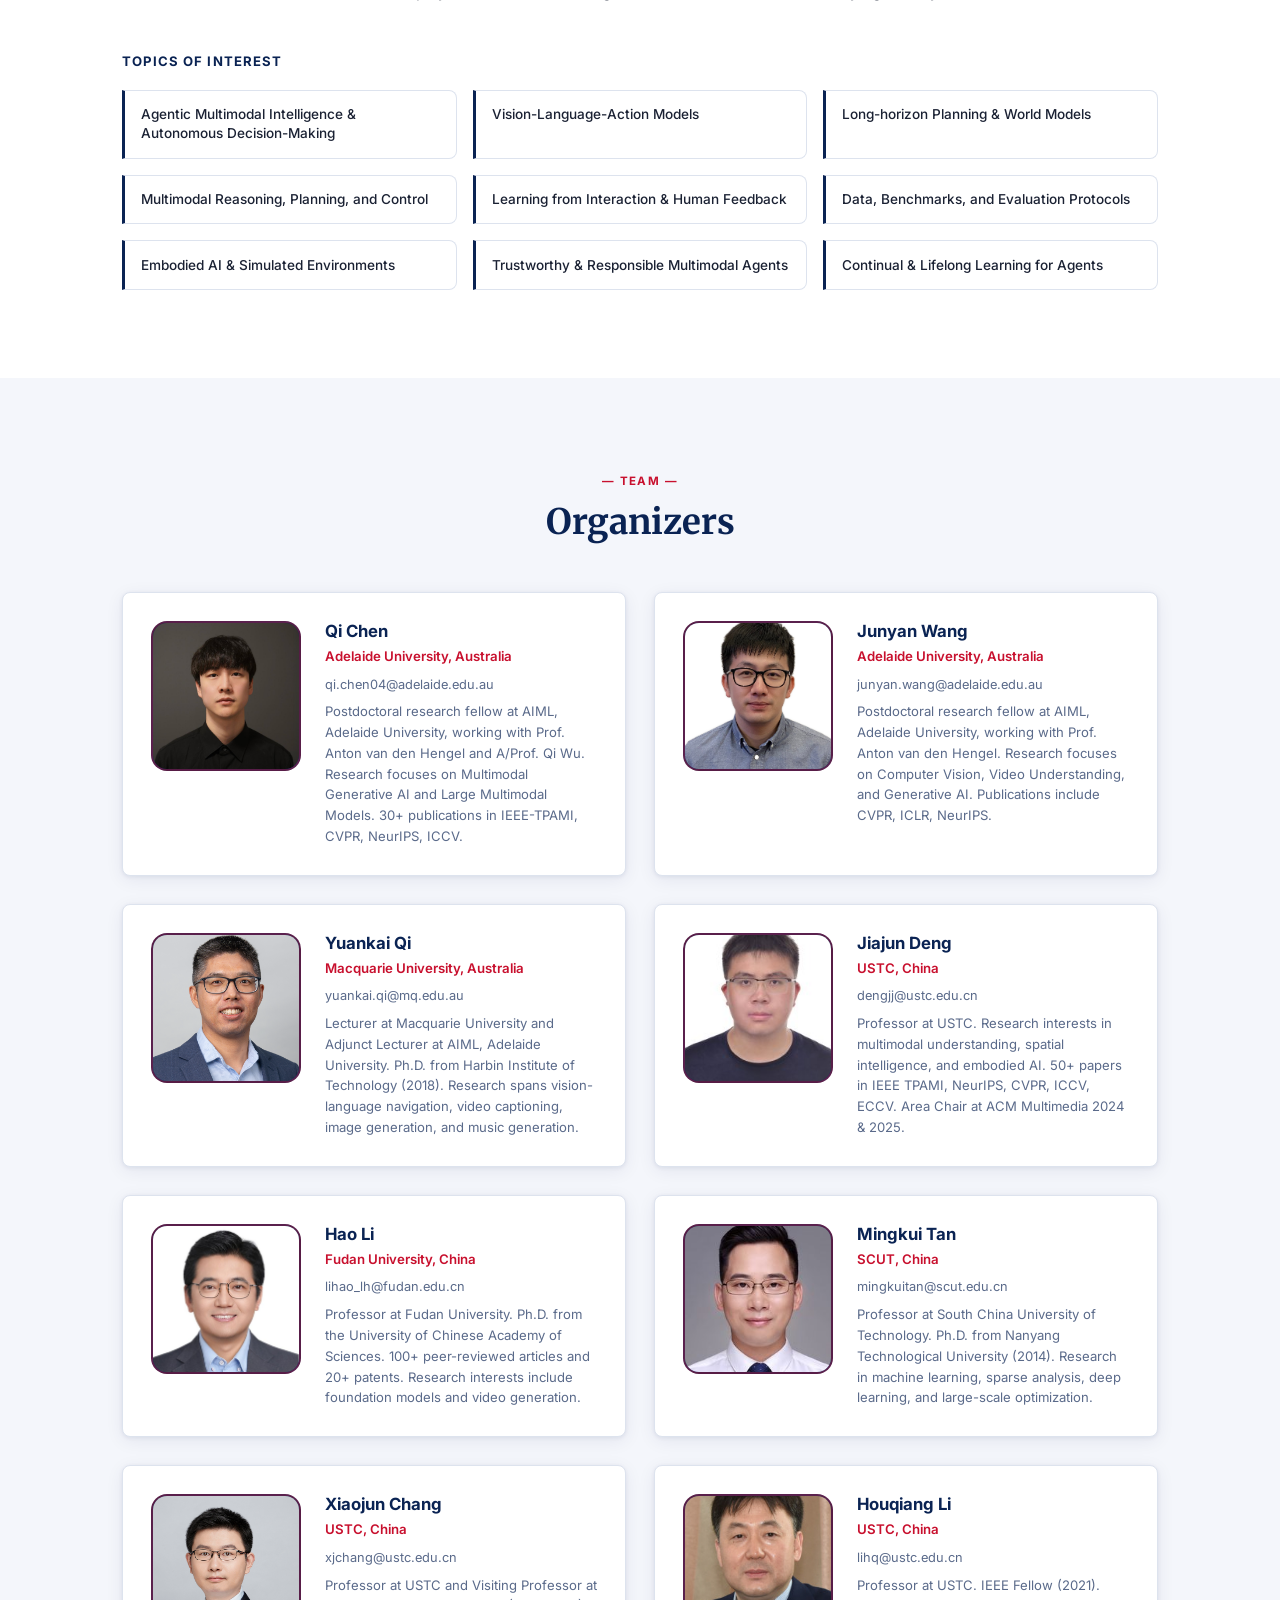
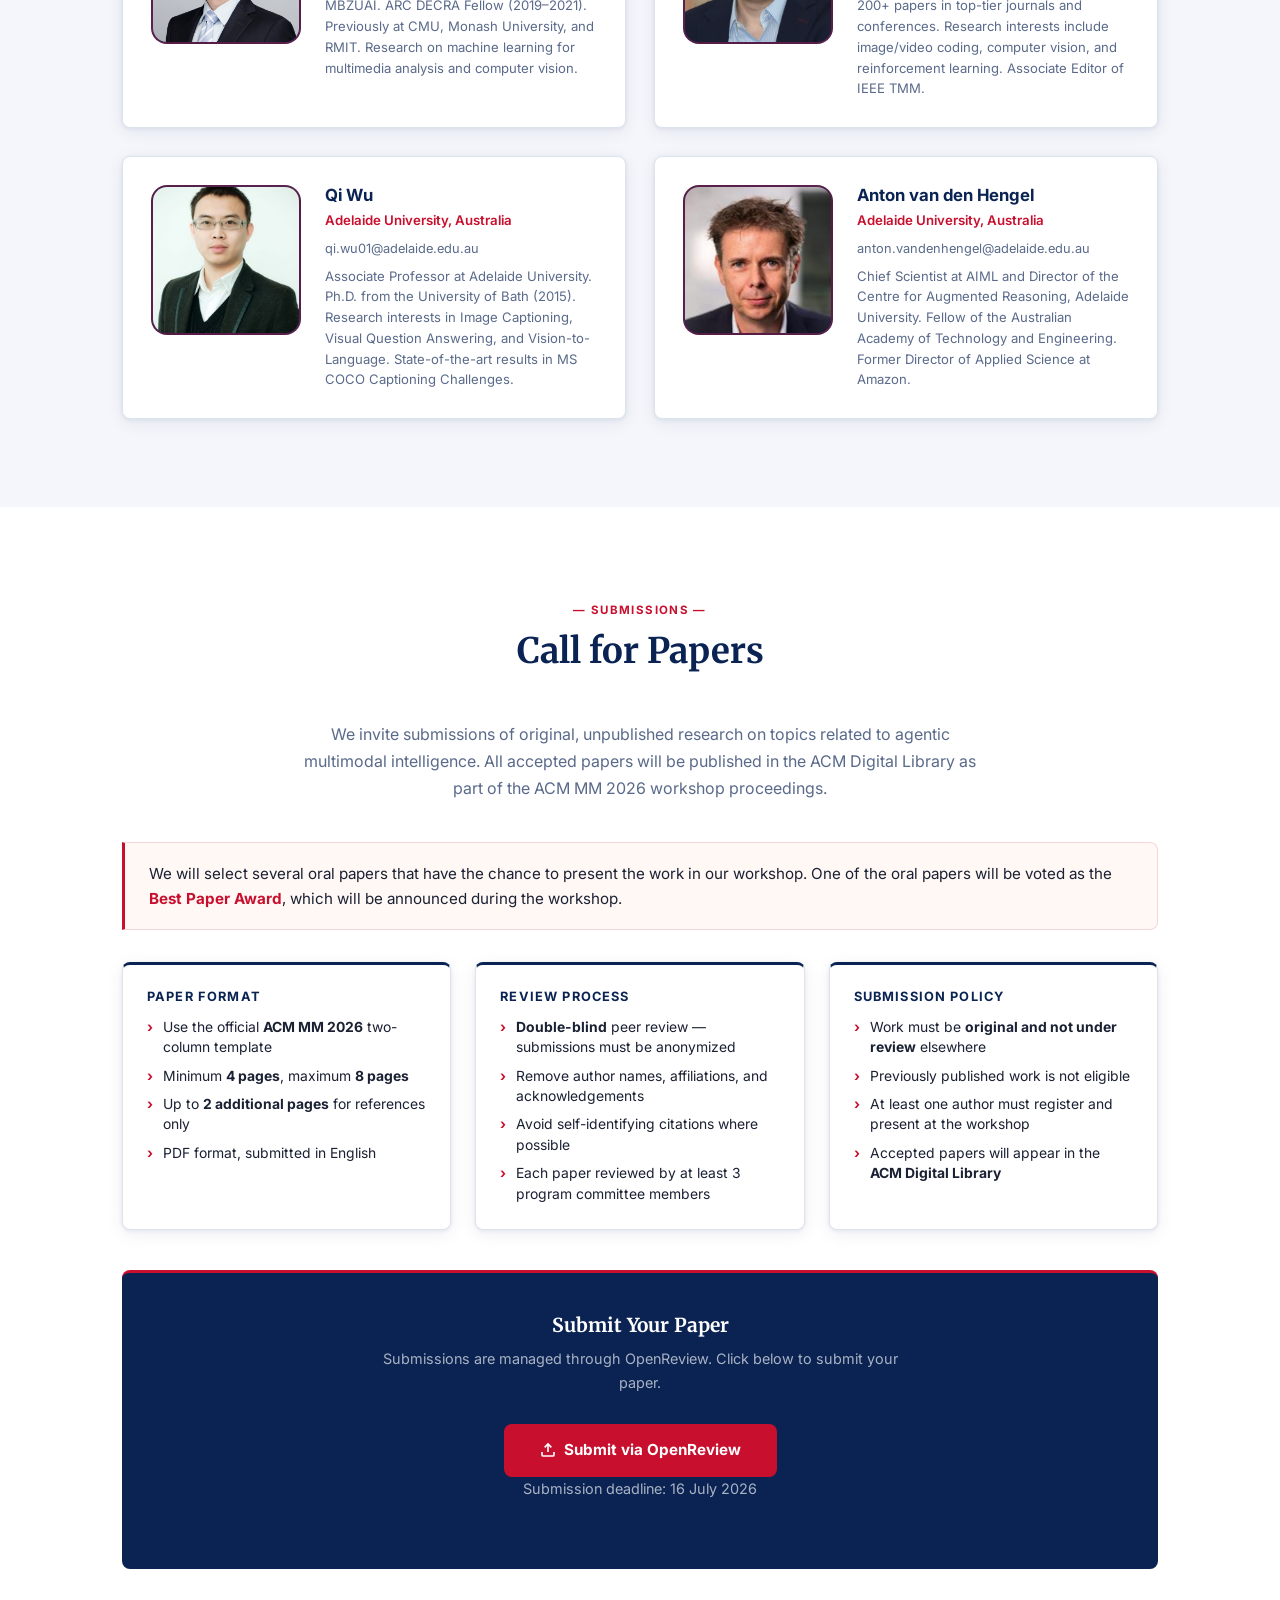
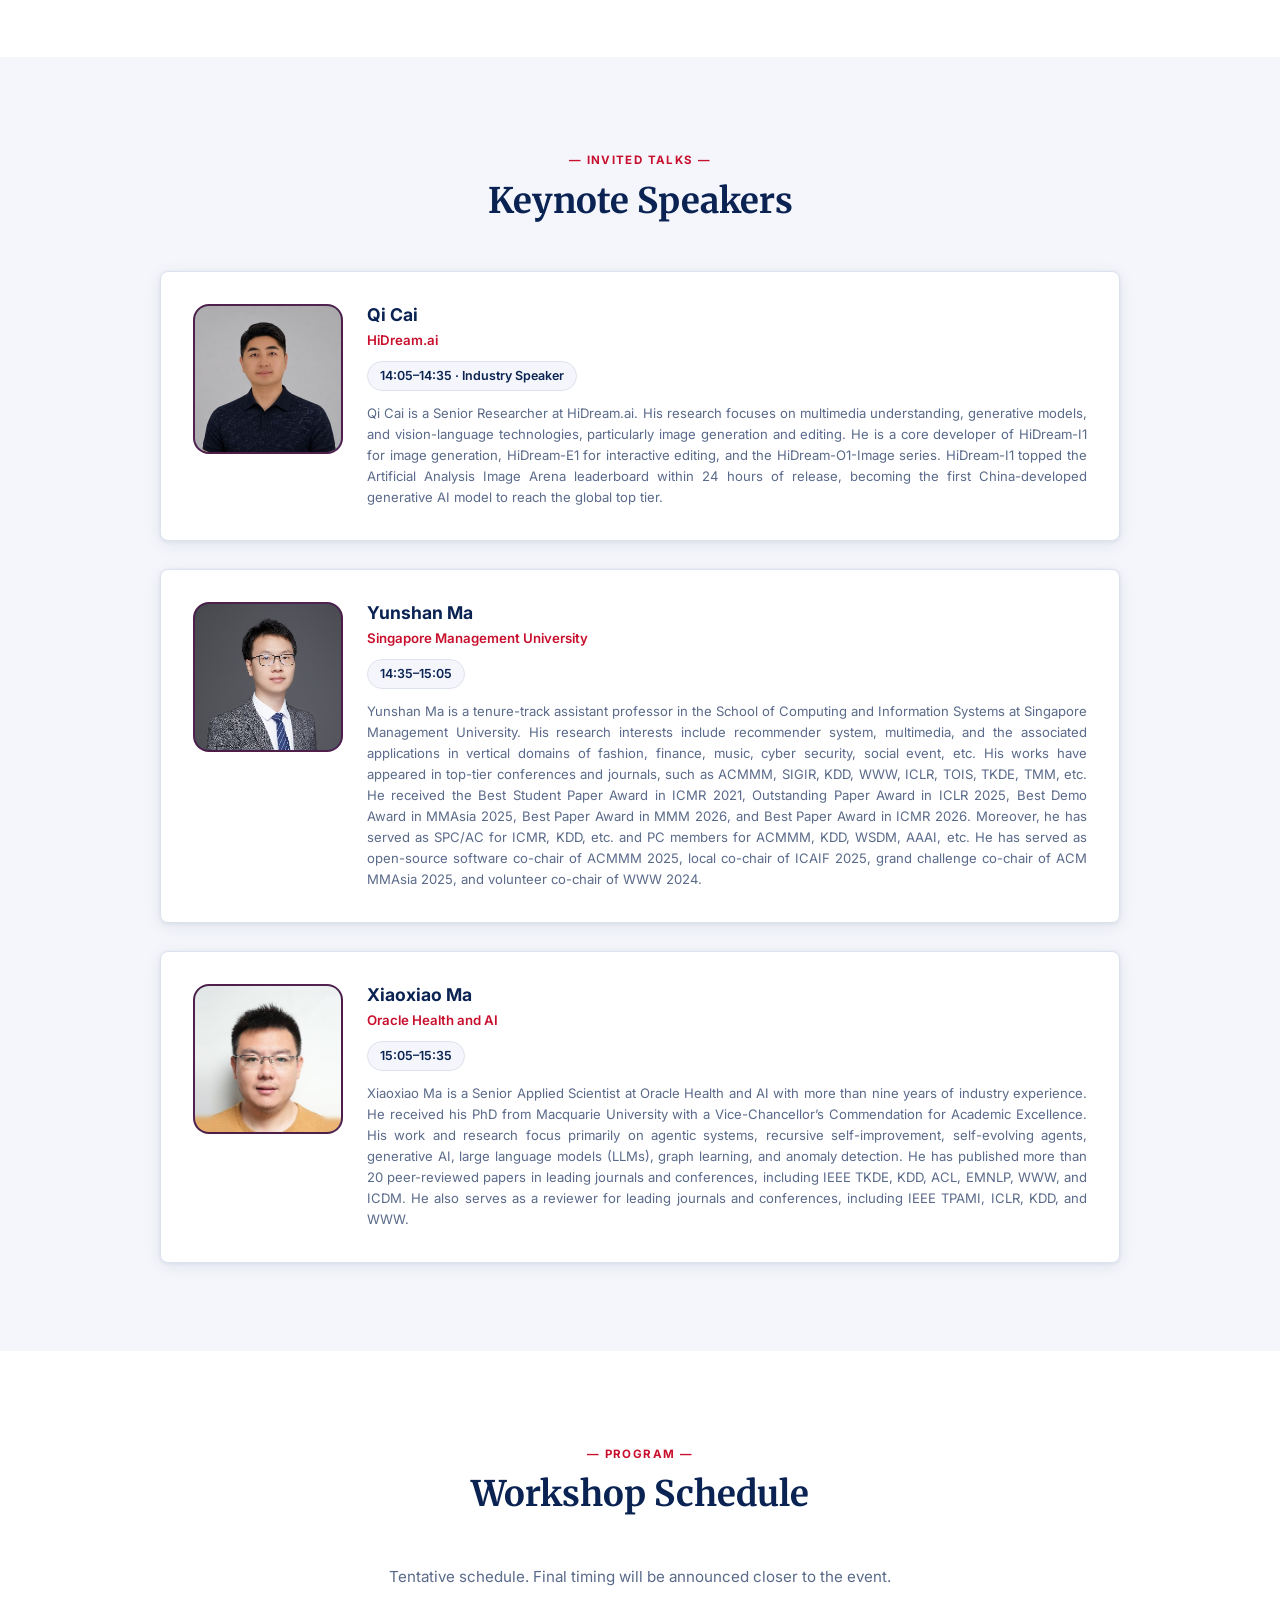
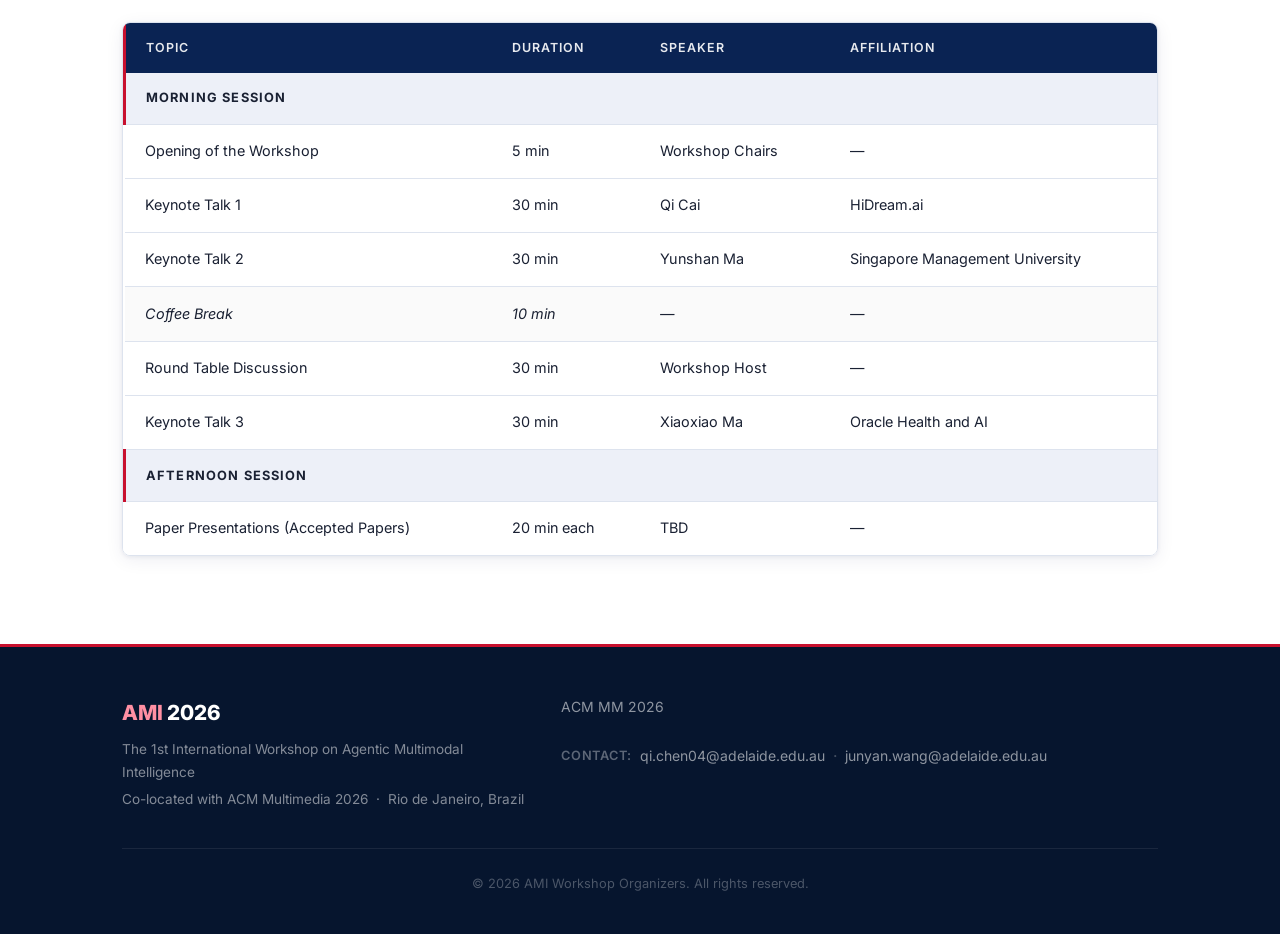
==== commit 67e44fe9: "Update workshop date to 14 Nov 2026 Co-Authored-By: Claude Opus 5.5 <noreply@anthropic.com>" ====
--- a/index.html
+++ b/index.html
@@ -49,7 +49,7 @@
       <div class="hero-meta">
         <span class="meta-chip">
           <svg xmlns="http://www.w3.org/2000/svg" viewBox="0 0 24 24" fill="none" stroke="currentColor" stroke-width="2"><rect x="3" y="4" width="18" height="18" rx="2" ry="2"/><line x1="16" y1="2" x2="16" y2="6"/><line x1="8" y1="2" x2="8" y2="6"/><line x1="3" y1="10" x2="21" y2="10"/></svg>
-          10–11 Nov 2026
+          14 Nov 2026
         </span>
         <span class="meta-chip">
           <svg xmlns="http://www.w3.org/2000/svg" viewBox="0 0 24 24" fill="none" stroke="currentColor" stroke-width="2"><path d="M21 10c0 7-9 13-9 13s-9-6-9-13a9 9 0 0 1 18 0z"/><circle cx="12" cy="10" r="3"/></svg>
@@ -118,7 +118,7 @@
       </div>
       <div class="date-item">
         <span class="date-label">Workshop Date</span>
-        <span class="date-value">10–11 Nov 2026</span>
+        <span class="date-value">14 Nov 2026</span>
       </div>
     </div>
   </div>
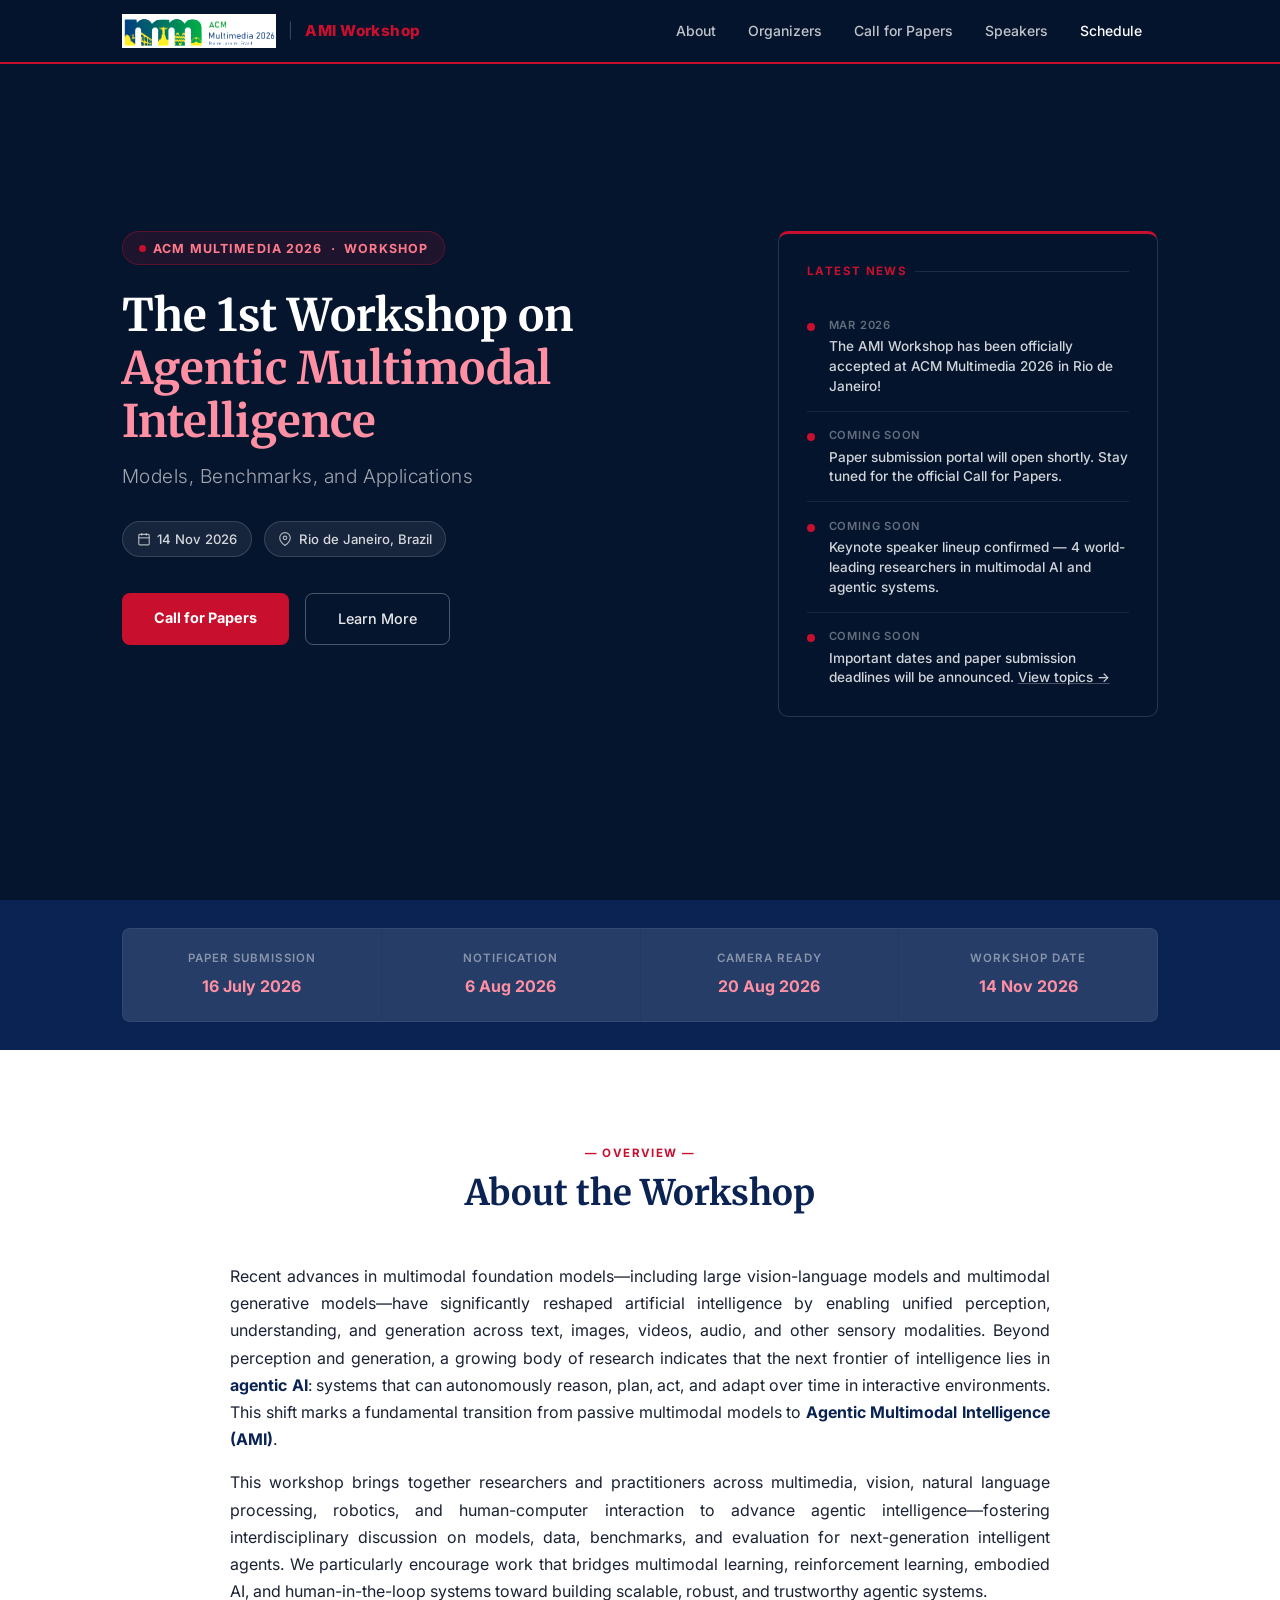
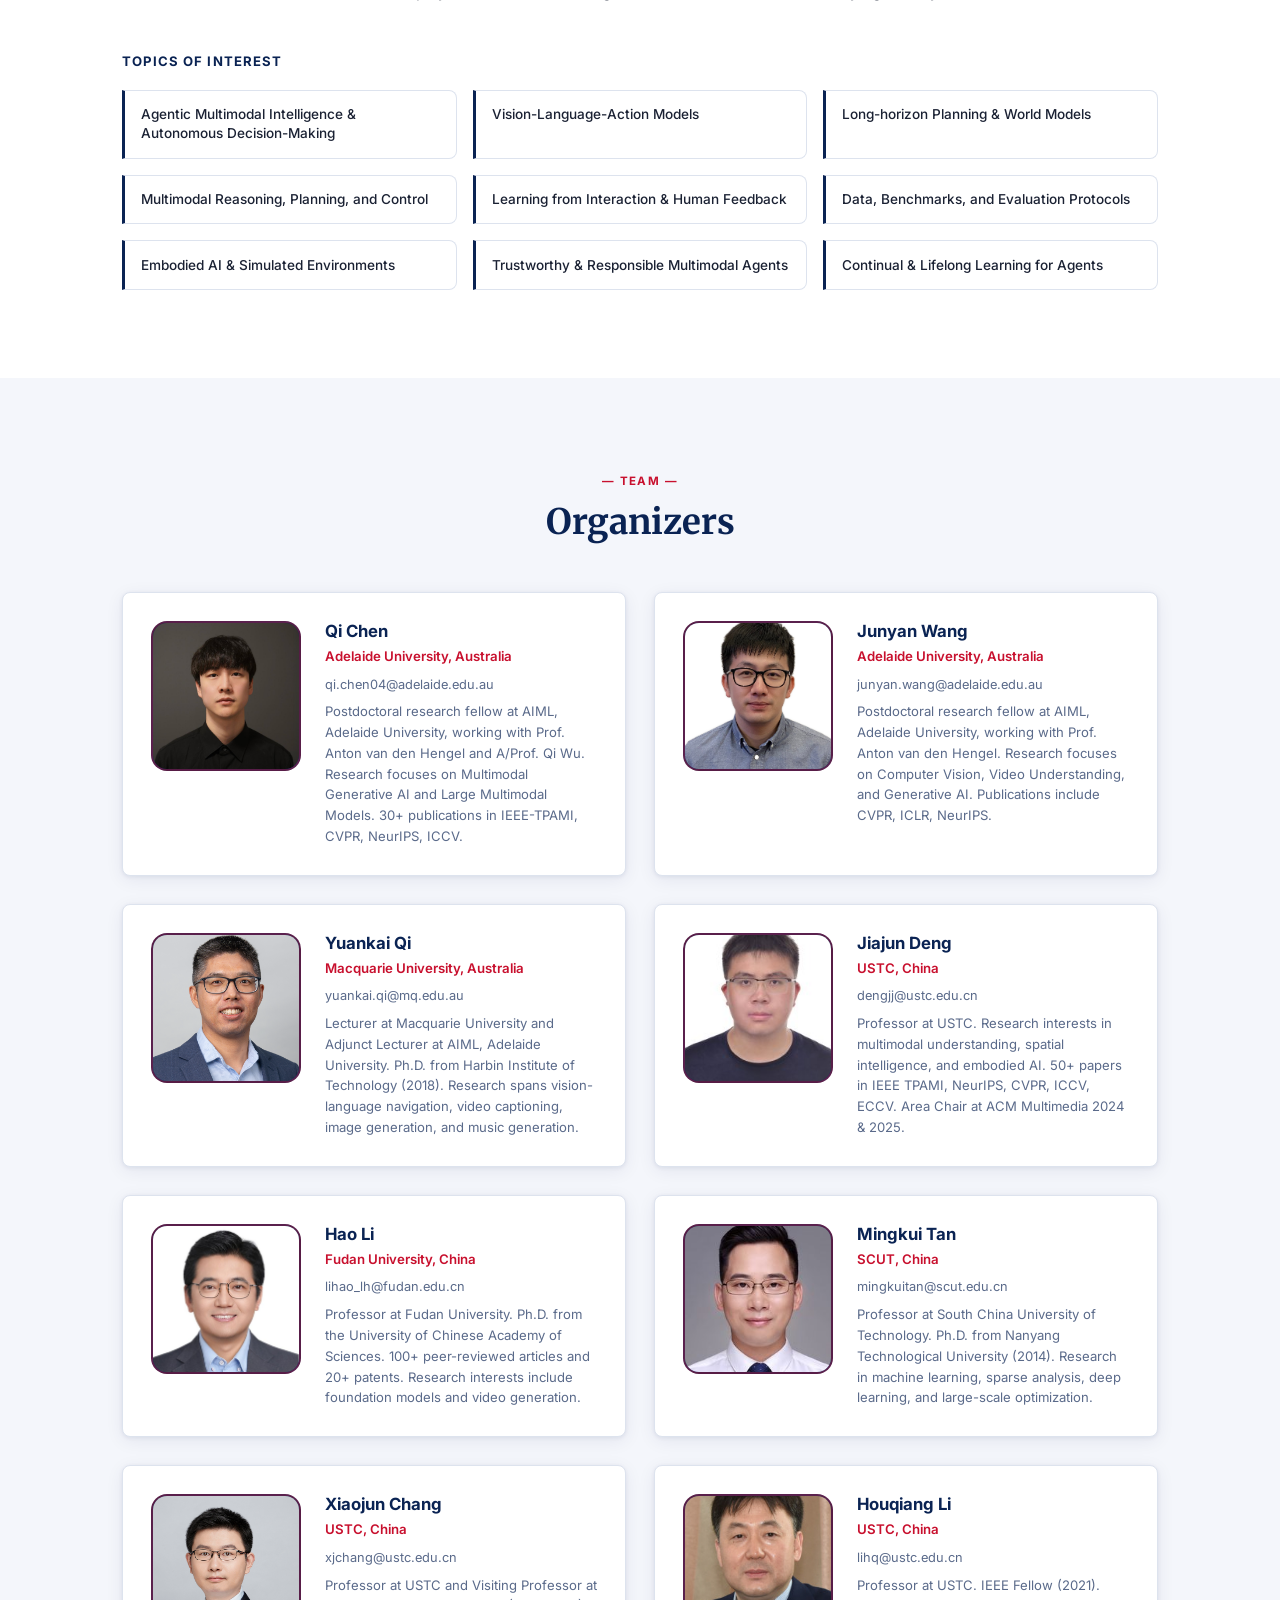
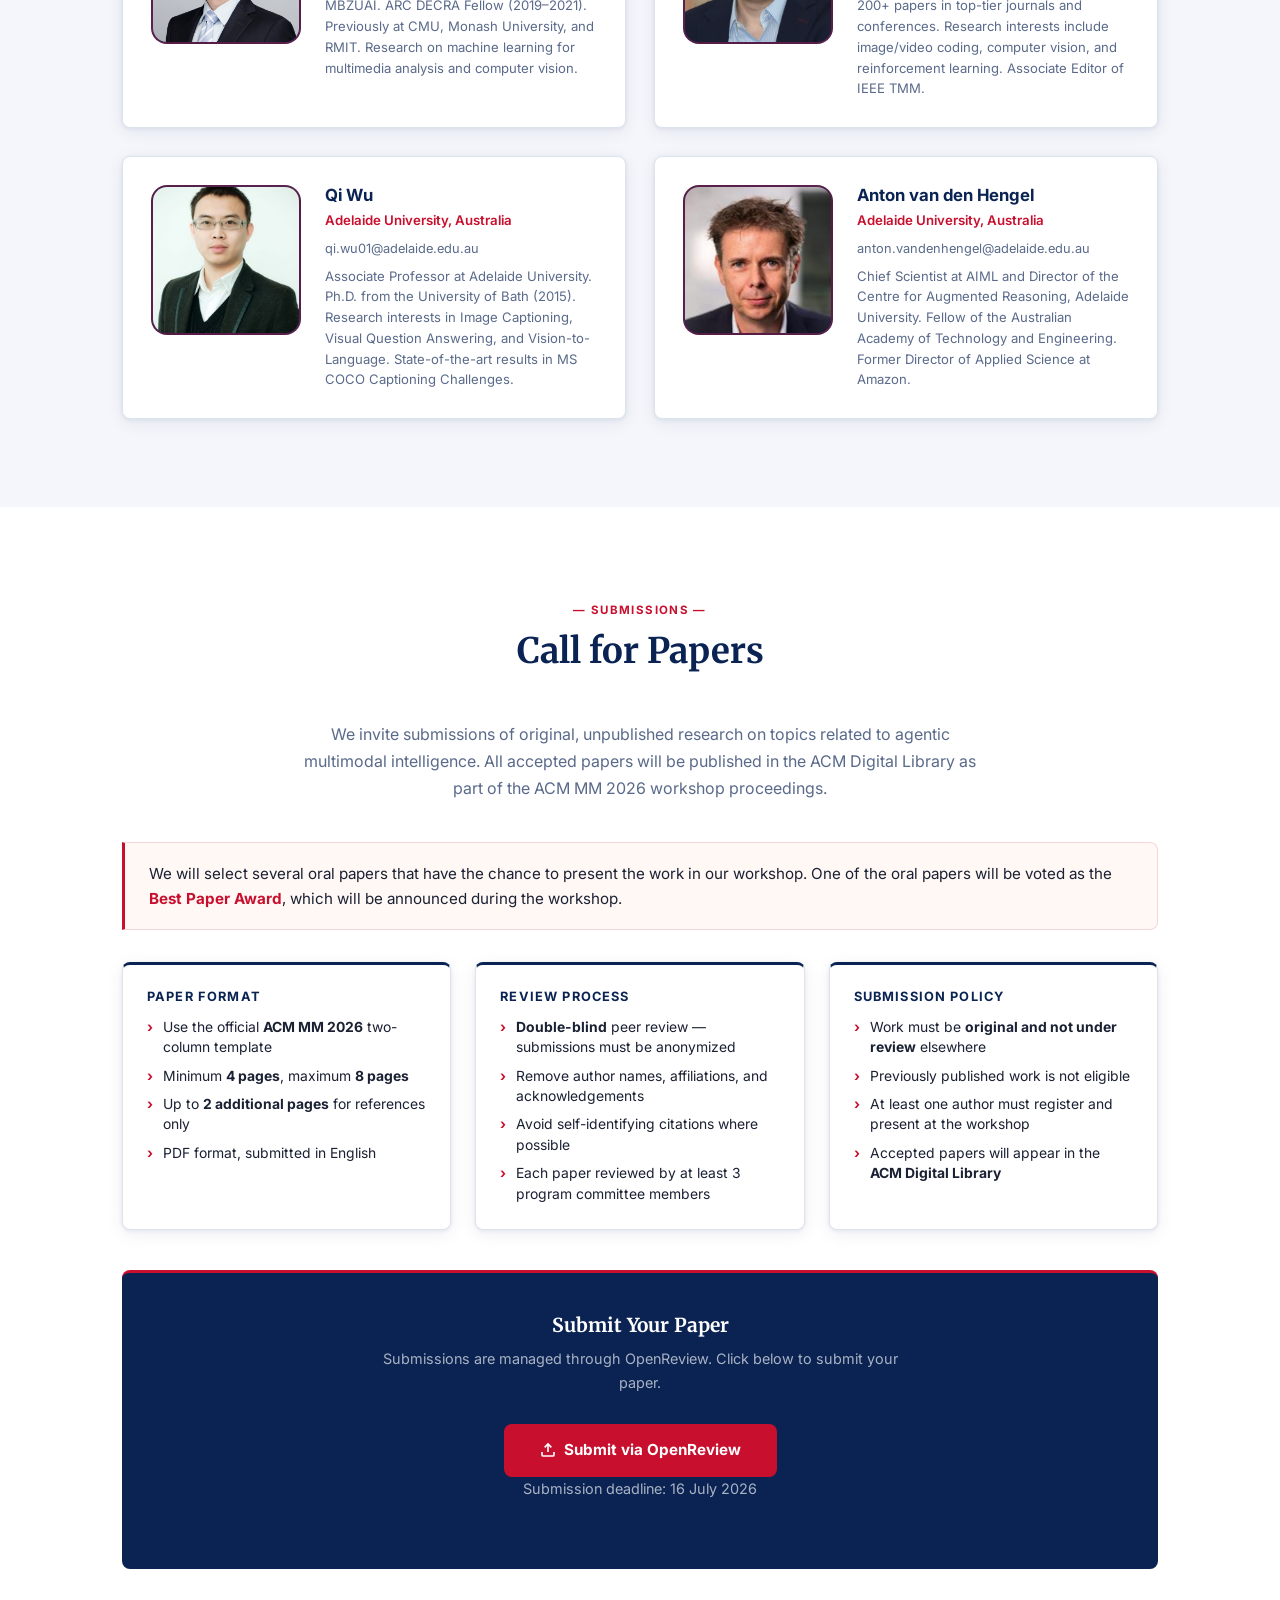
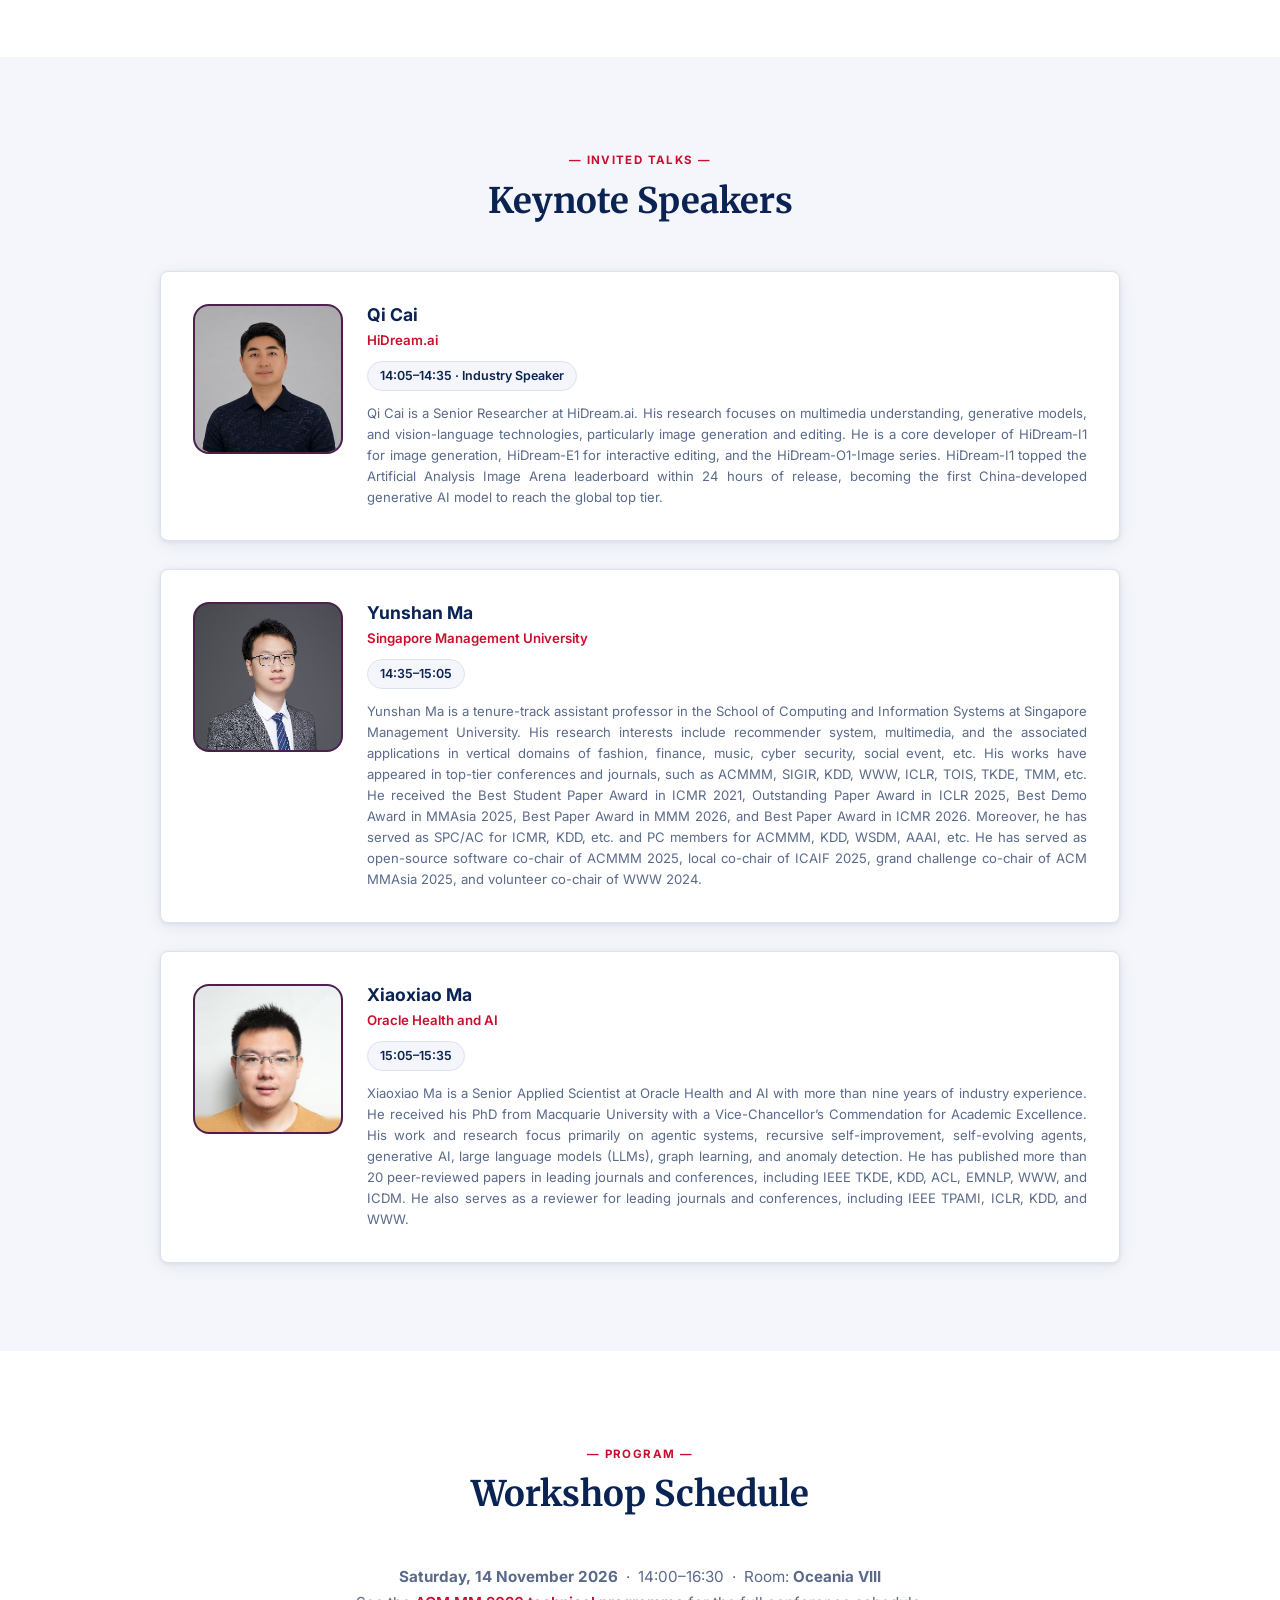
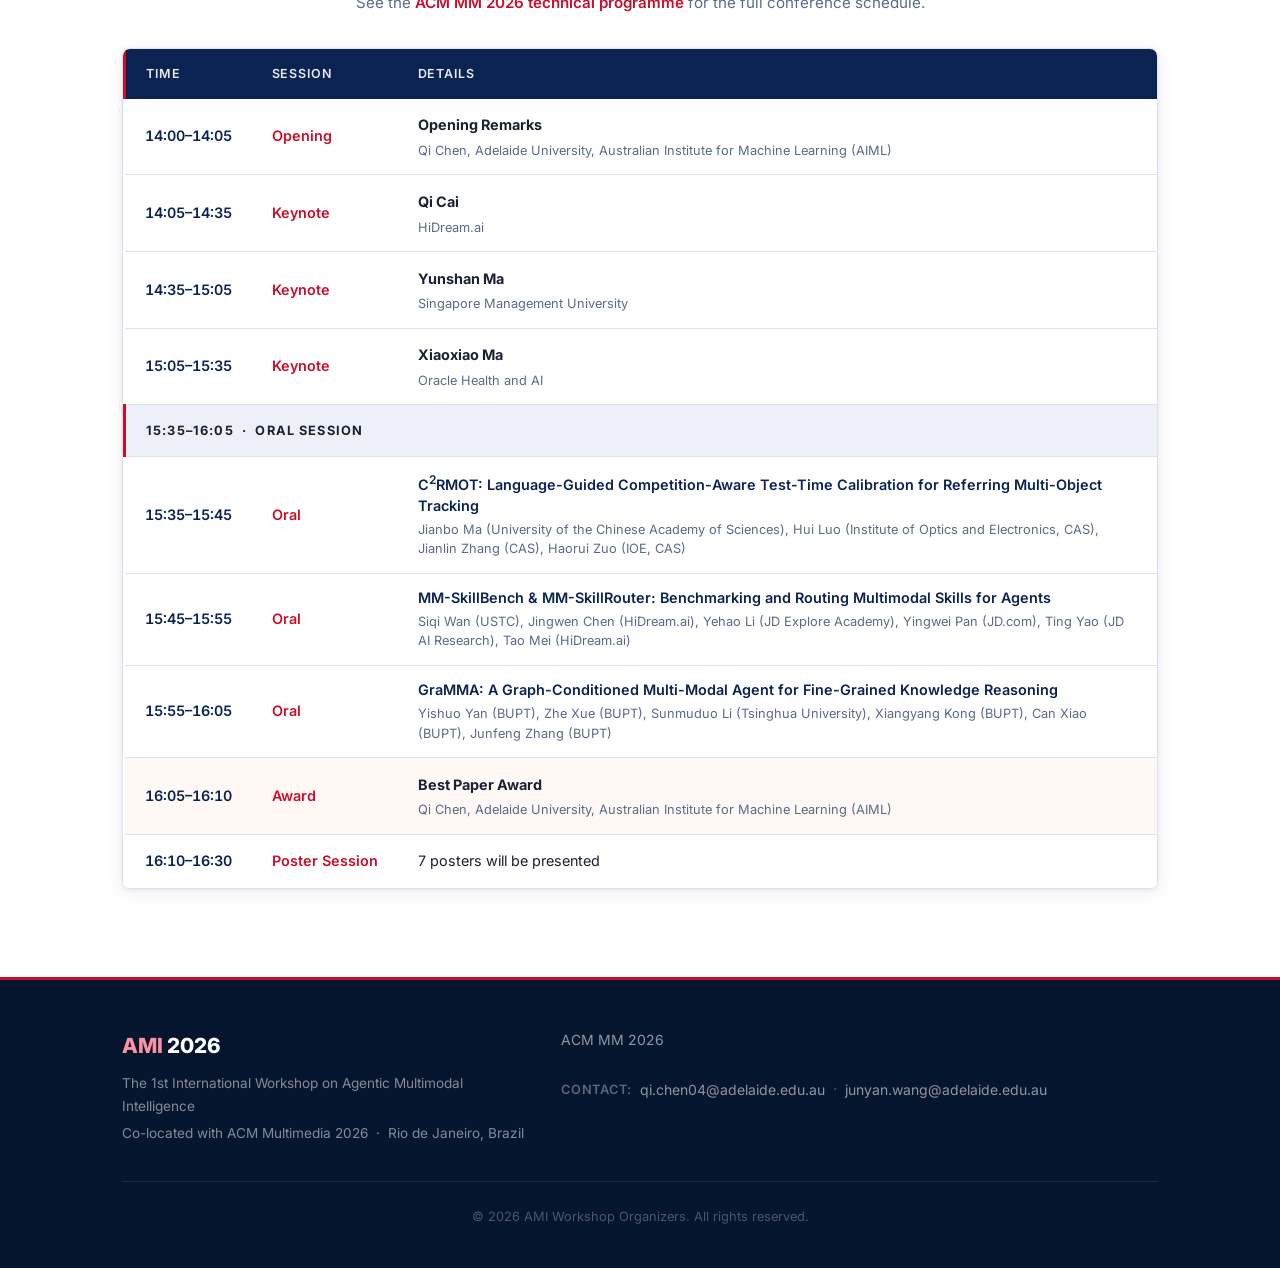
==== commit e4c29d78: "Update workshop schedule from official ACM MM 2026 programme Co-Authored-By: Claude Opus 5.5 <norepl" ====
--- a/index.html
+++ b/index.html
@@ -383,66 +383,66 @@
       <span class="section-tag">Program</span>
       <h2 class="section-title">Workshop Schedule</h2>
     </div>
-    <p class="schedule-note">Tentative schedule. Final timing will be announced closer to the event.</p>
+    <p class="schedule-note"><strong>Saturday, 14 November 2026</strong> &nbsp;·&nbsp; 14:00–16:30 &nbsp;·&nbsp; Room: <strong>Oceania VIII</strong><br/>
+      See the <a href="https://2026.acmmm.org/site/technical-programme.html" target="_blank" rel="noopener">ACM MM 2026 technical programme</a> for the full conference schedule.</p>
 
     <div class="schedule-table-wrap">
       <table class="schedule-table">
         <thead>
           <tr>
-            <th>Topic</th>
-            <th>Duration</th>
-            <th>Speaker</th>
-            <th>Affiliation</th>
+            <th>Time</th>
+            <th>Session</th>
+            <th>Details</th>
           </tr>
         </thead>
         <tbody>
+          <tr>
+            <td class="sch-time">14:00–14:05</td>
+            <td class="sch-session">Opening</td>
+            <td><strong>Opening Remarks</strong><span class="sch-authors">Qi Chen, Adelaide University, Australian Institute for Machine Learning (AIML)</span></td>
+          </tr>
+          <tr>
+            <td class="sch-time">14:05–14:35</td>
+            <td class="sch-session">Keynote</td>
+            <td><strong>Qi Cai</strong><span class="sch-authors">HiDream.ai</span></td>
+          </tr>
+          <tr>
+            <td class="sch-time">14:35–15:05</td>
+            <td class="sch-session">Keynote</td>
+            <td><strong>Yunshan Ma</strong><span class="sch-authors">Singapore Management University</span></td>
+          </tr>
+          <tr>
+            <td class="sch-time">15:05–15:35</td>
+            <td class="sch-session">Keynote</td>
+            <td><strong>Xiaoxiao Ma</strong><span class="sch-authors">Oracle Health and AI</span></td>
+          </tr>
           <tr class="schedule-section-header">
-            <td colspan="4">Morning Session</td>
-          </tr>
-          <tr>
-            <td>Opening of the Workshop</td>
-            <td>5 min</td>
-            <td>Workshop Chairs</td>
-            <td>—</td>
-          </tr>
-          <tr>
-            <td>Keynote Talk 1</td>
-            <td>30 min</td>
-            <td>Qi Cai</td>
-            <td>HiDream.ai</td>
-          </tr>
-          <tr>
-            <td>Keynote Talk 2</td>
-            <td>30 min</td>
-            <td>Yunshan Ma</td>
-            <td>Singapore Management University</td>
-          </tr>
-          <tr class="schedule-break">
-            <td><em>Coffee Break</em></td>
-            <td>10 min</td>
-            <td>—</td>
-            <td>—</td>
-          </tr>
-          <tr>
-            <td>Round Table Discussion</td>
-            <td>30 min</td>
-            <td>Workshop Host</td>
-            <td>—</td>
-          </tr>
-          <tr>
-            <td>Keynote Talk 3</td>
-            <td>30 min</td>
-            <td>Xiaoxiao Ma</td>
-            <td>Oracle Health and AI</td>
-          </tr>
-          <tr class="schedule-section-header">
-            <td colspan="4">Afternoon Session</td>
-          </tr>
-          <tr>
-            <td>Paper Presentations (Accepted Papers)</td>
-            <td>20 min each</td>
-            <td>TBD</td>
-            <td>—</td>
+            <td colspan="3">15:35–16:05 &nbsp;·&nbsp; Oral Session</td>
+          </tr>
+          <tr>
+            <td class="sch-time">15:35–15:45</td>
+            <td class="sch-session">Oral</td>
+            <td><span class="sch-paper">C<sup>2</sup>RMOT: Language-Guided Competition-Aware Test-Time Calibration for Referring Multi-Object Tracking</span><span class="sch-authors">Jianbo Ma (University of the Chinese Academy of Sciences), Hui Luo (Institute of Optics and Electronics, CAS), Jianlin Zhang (CAS), Haorui Zuo (IOE, CAS)</span></td>
+          </tr>
+          <tr>
+            <td class="sch-time">15:45–15:55</td>
+            <td class="sch-session">Oral</td>
+            <td><span class="sch-paper">MM-SkillBench &amp; MM-SkillRouter: Benchmarking and Routing Multimodal Skills for Agents</span><span class="sch-authors">Siqi Wan (USTC), Jingwen Chen (HiDream.ai), Yehao Li (JD Explore Academy), Yingwei Pan (JD.com), Ting Yao (JD AI Research), Tao Mei (HiDream.ai)</span></td>
+          </tr>
+          <tr>
+            <td class="sch-time">15:55–16:05</td>
+            <td class="sch-session">Oral</td>
+            <td><span class="sch-paper">GraMMA: A Graph-Conditioned Multi-Modal Agent for Fine-Grained Knowledge Reasoning</span><span class="sch-authors">Yishuo Yan (BUPT), Zhe Xue (BUPT), Sunmuduo Li (Tsinghua University), Xiangyang Kong (BUPT), Can Xiao (BUPT), Junfeng Zhang (BUPT)</span></td>
+          </tr>
+          <tr class="schedule-award">
+            <td class="sch-time">16:05–16:10</td>
+            <td class="sch-session">Award</td>
+            <td><strong>Best Paper Award</strong><span class="sch-authors">Qi Chen, Adelaide University, Australian Institute for Machine Learning (AIML)</span></td>
+          </tr>
+          <tr>
+            <td class="sch-time">16:10–16:30</td>
+            <td class="sch-session">Poster Session</td>
+            <td>7 posters will be presented</td>
           </tr>
         </tbody>
       </table>
--- a/style.css
+++ b/style.css
@@ -859,6 +859,23 @@
   padding: .6rem 1.25rem;
   border-left: 3px solid var(--red);
 }
+.schedule-table .sch-time {
+  white-space: nowrap;
+  font-weight: 600;
+  color: var(--navy);
+  font-variant-numeric: tabular-nums;
+  width: 1%;
+}
+.schedule-table .sch-session {
+  white-space: nowrap;
+  font-weight: 600;
+  color: var(--red);
+  width: 1%;
+}
+.schedule-table .sch-paper { display: block; font-weight: 600; color: var(--navy); line-height: 1.45; }
+.schedule-table .sch-authors { display: block; font-size: .8rem; color: var(--text-muted); margin-top: .2rem; line-height: 1.5; }
+.schedule-note a { color: var(--red); font-weight: 600; }
+.schedule-award td { background: #fff8f5; }
 .schedule-break td {
   color: var(--text-muted);
   font-style: italic;
